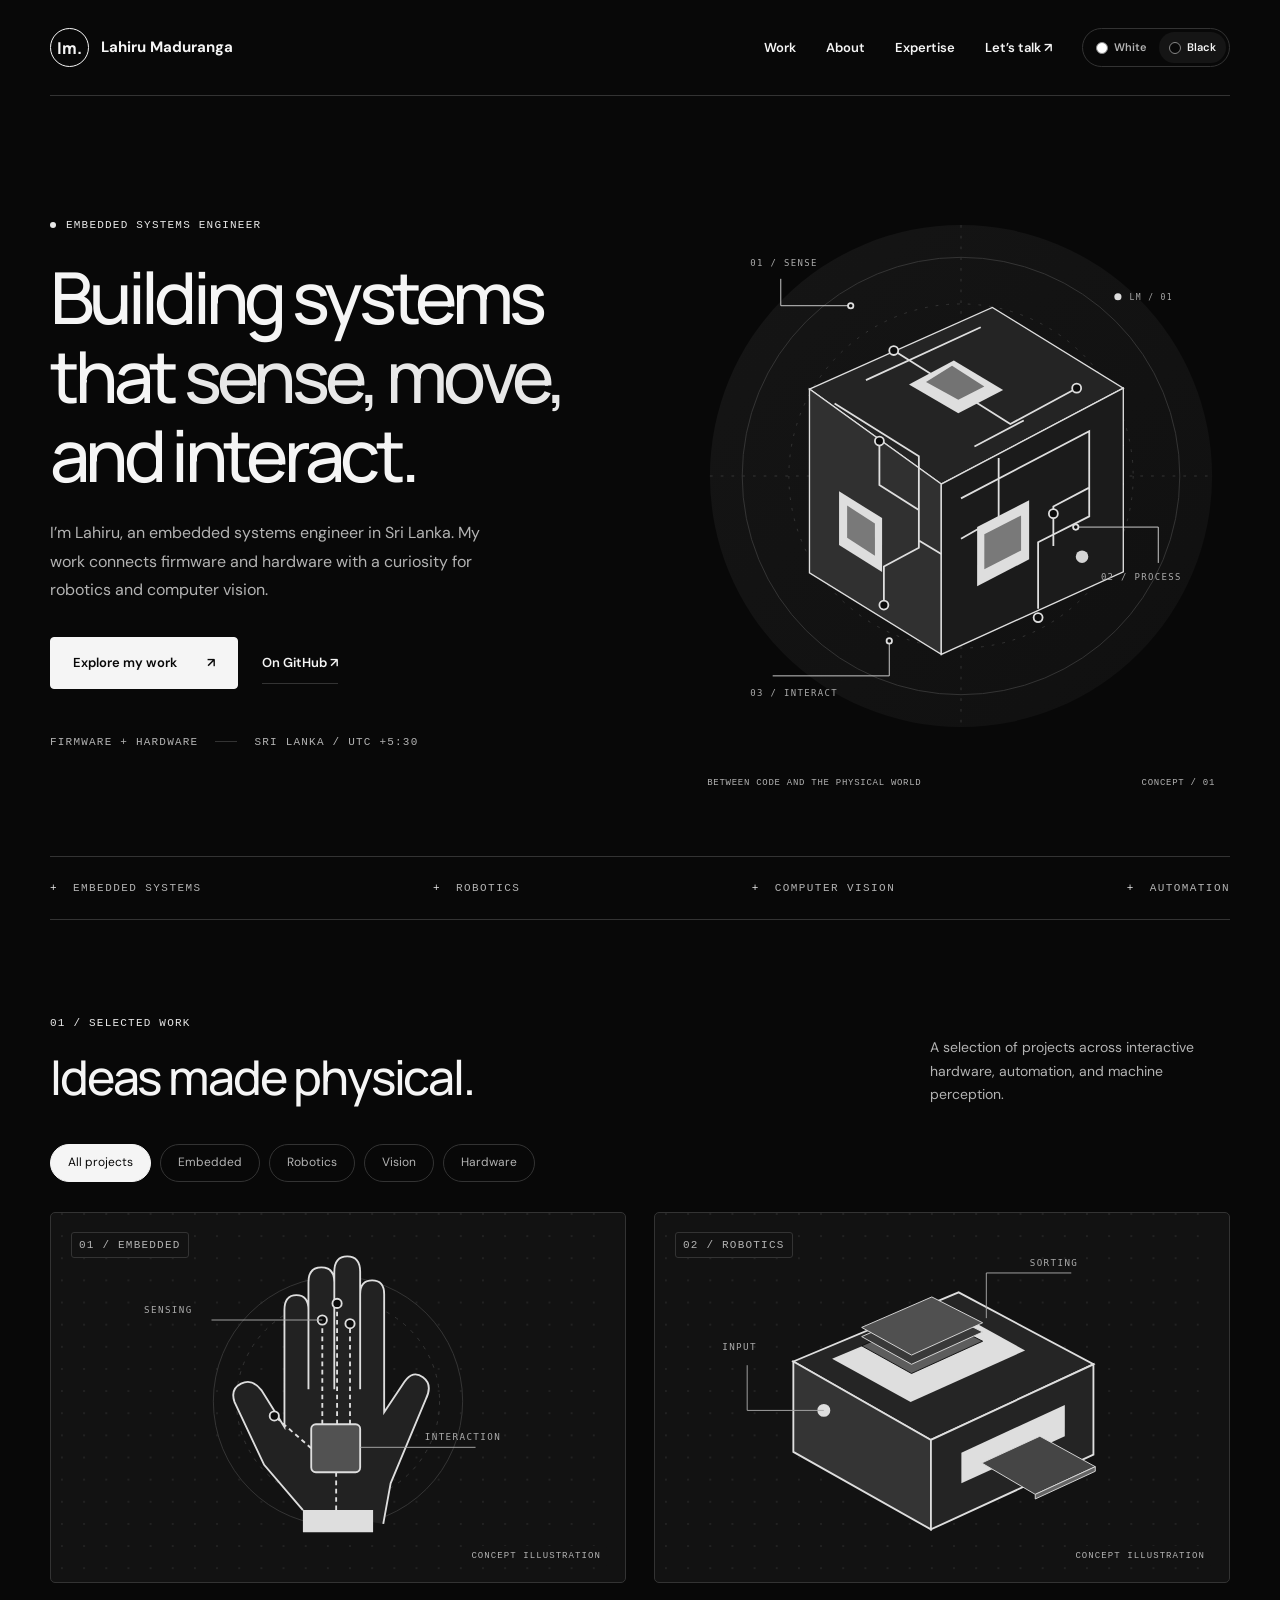
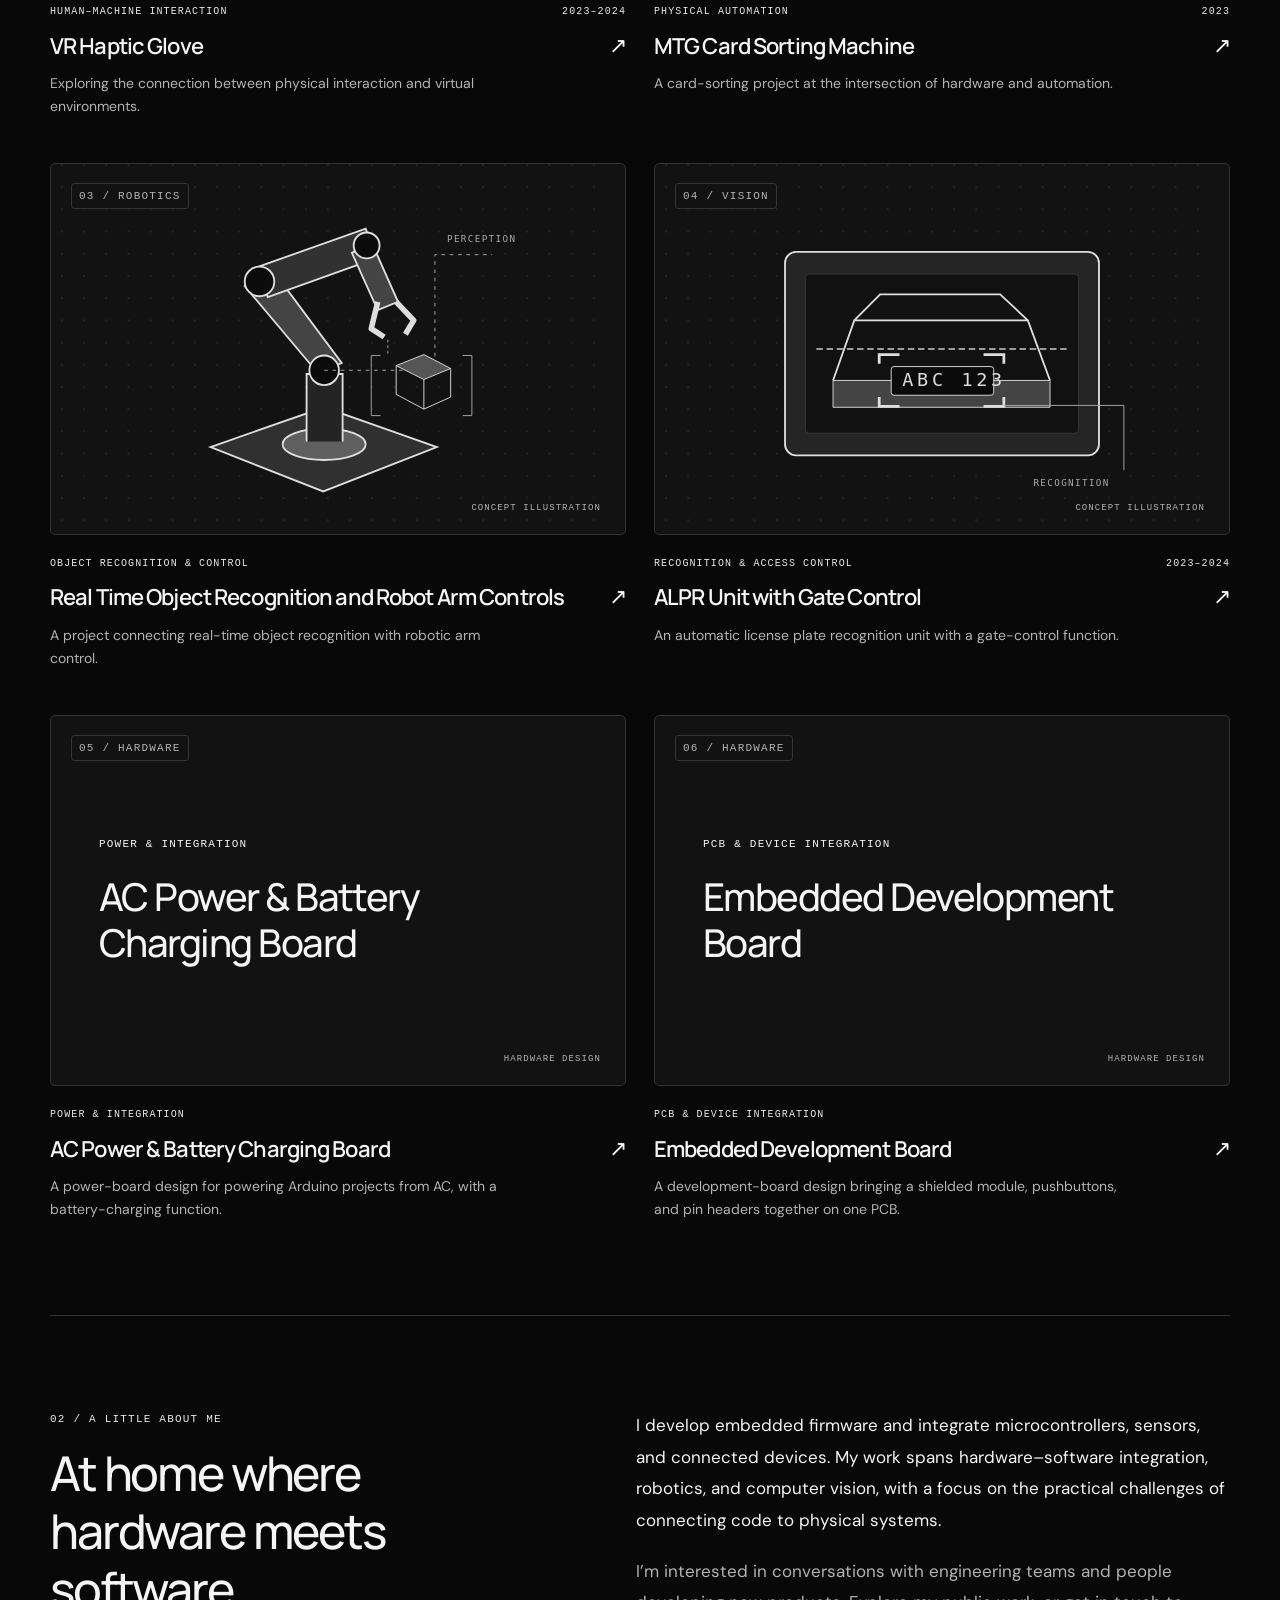
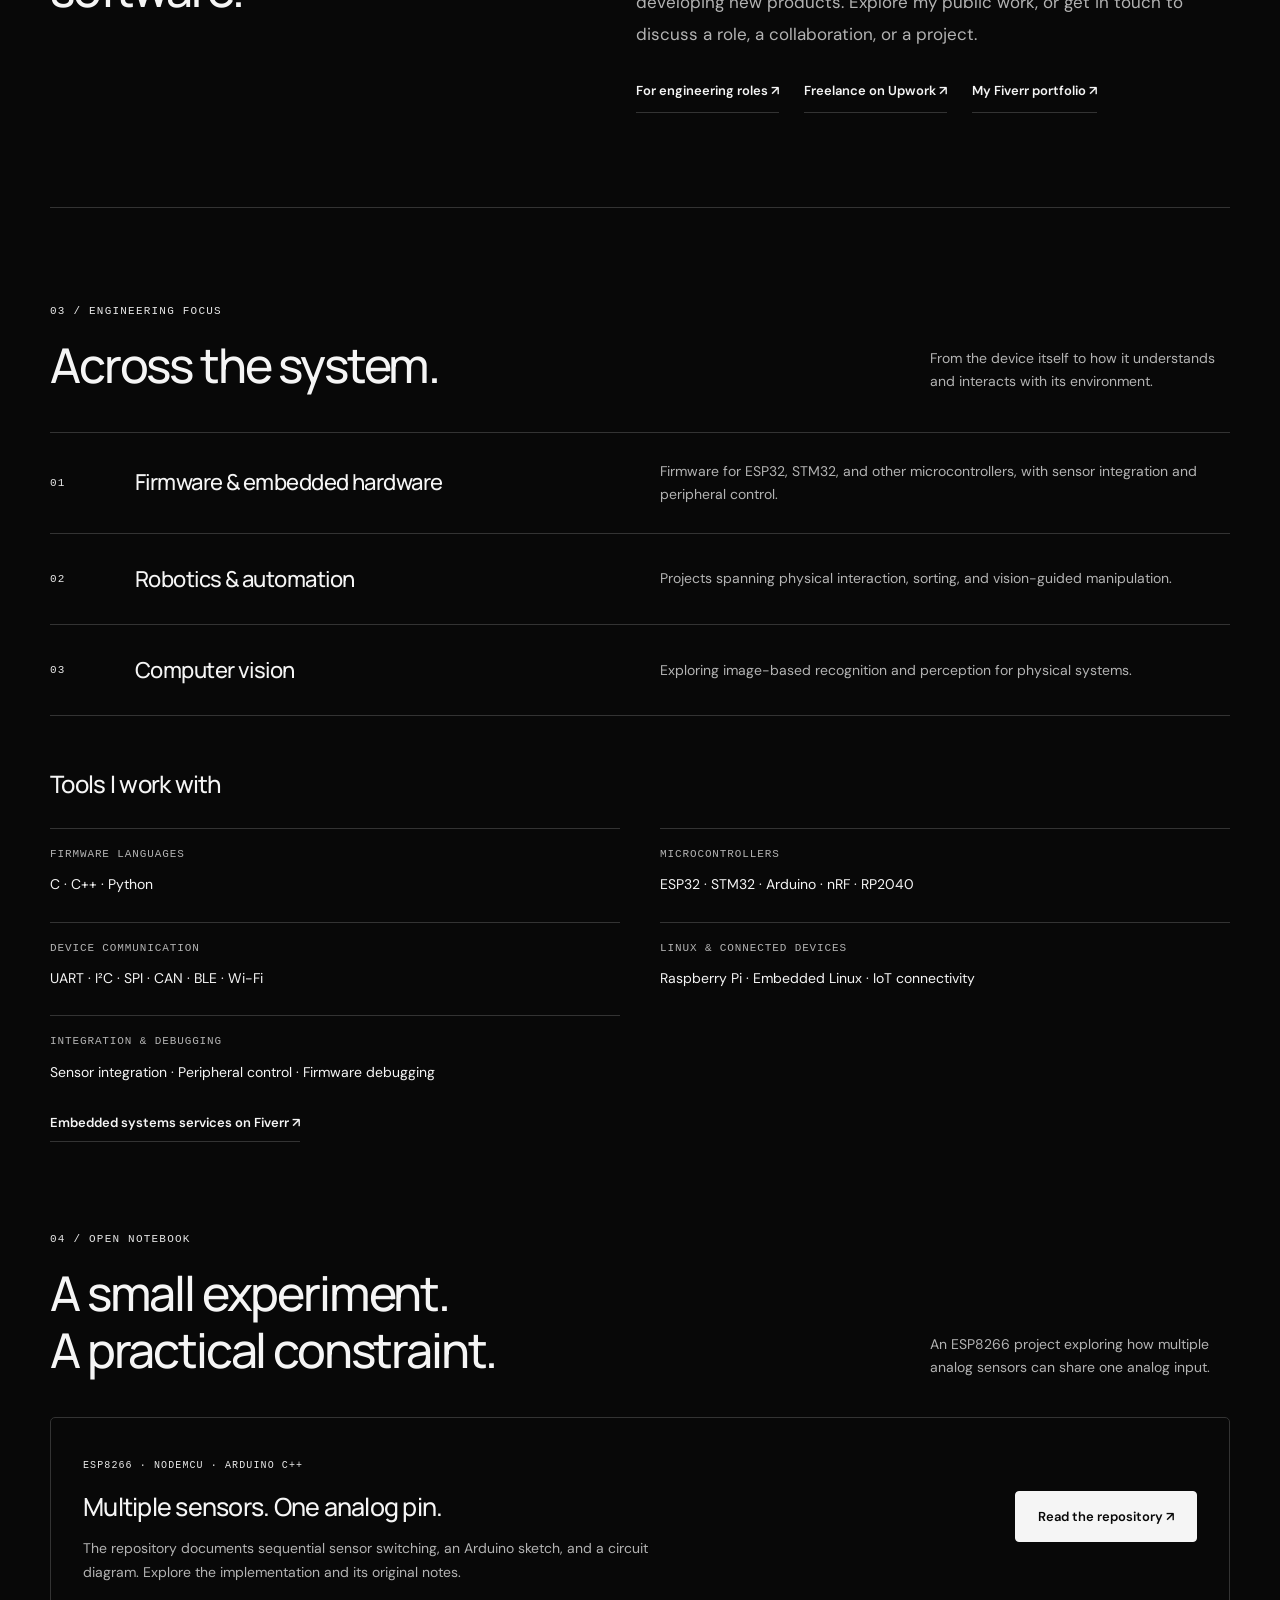
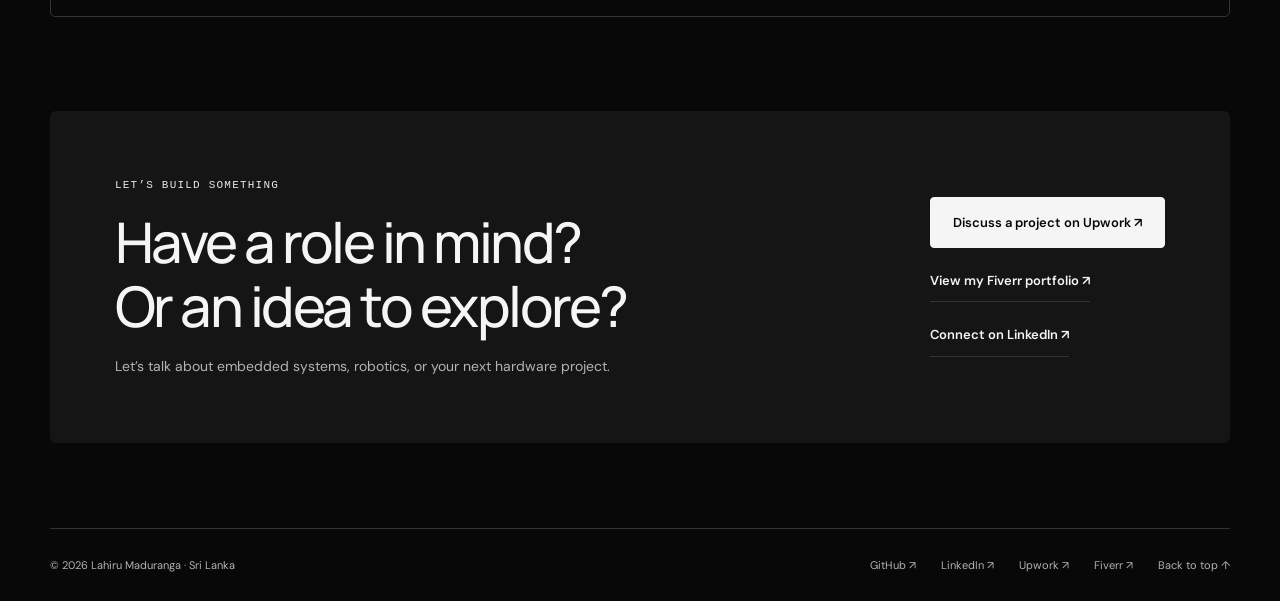
==== black.html @ c18143cd "Initial commit: portfolio site and GitHub profile README Static portfolio (site/), profile README (g" ====
<!doctype html><html lang="en" data-theme="dark" data-theme-entry="dark"><head><meta charset="utf-8"><meta name="viewport" content="width=device-width, initial-scale=1"><meta name="description" content="Firmware, embedded hardware, robotics, and computer vision. Explore selected projects by Lahiru Maduranga."><meta name="theme-color" content="#ffffff"><meta property="og:title" content="Lahiru Maduranga — Embedded Systems &amp; Robotics"><meta property="og:description" content="Firmware, embedded hardware, robotics, and computer vision. Explore selected projects by Lahiru Maduranga."><meta property="og:type" content="website"><title>Lahiru Maduranga — Embedded Systems &amp; Robotics</title><link rel="icon" href="assets/favicon.svg" type="image/svg+xml"><script src="assets/theme.js"></script><link rel="stylesheet" href="assets/style.css"></head><body><a class="skip" href="#main">Skip to content</a><header class="wrap"><nav class="nav" aria-label="Main navigation"><a class="brand" href="index.html" aria-label="Lahiru Maduranga home"><span class="monogram">lm.</span><span class="brand-name">Lahiru Maduranga</span></a><div class="nav-links"><a href="index.html#work">Work</a><a href="index.html#about">About</a><a href="index.html#expertise">Expertise</a><a class="nav-contact" href="index.html#contact">Let’s talk ↗</a><div class="theme-picker" role="group" aria-label="Colour theme"><button class="theme-choice" data-set-theme="light" aria-label="White theme" aria-pressed="true" title="White theme"><span class="theme-swatch white-swatch" aria-hidden="true"></span><span class="theme-name">White</span></button><button class="theme-choice" data-set-theme="dark" aria-label="Black theme" aria-pressed="false" title="Black theme"><span class="theme-swatch black-swatch" aria-hidden="true"></span><span class="theme-name">Black</span></button></div></div></nav></header>
<main id="main" class="wrap"><section class="hero" aria-labelledby="hero-title"><div class="hero-copy"><div class="eyebrow"><span class="dot"></span> EMBEDDED SYSTEMS ENGINEER</div><h1 id="hero-title">Building systems<br>that <em>sense, move,</em><br>and interact.</h1><p>I’m Lahiru, an embedded systems engineer in Sri Lanka. My work connects firmware and hardware with a curiosity for robotics and computer vision.</p><div class="actions"><a class="button" href="#work">Explore my work <span aria-hidden="true">↗</span></a><a href="https://github.com/LahiruMaduranga" class="text-link" target="_blank" rel="noopener noreferrer">On GitHub ↗<span class="sr-only"> (opens in a new tab)</span></a></div><div class="hero-foot"><span class="mono">Firmware + hardware</span><i></i><span class="mono">Sri Lanka / UTC +5:30</span></div></div><figure class="hero-art"><span class="themed-art"><img class="theme-light" src="assets/hero-light.svg" alt="Concept illustration of an embedded system with sensing, processing, and interaction connections" width="600" height="600" loading="eager"><img class="theme-dark" src="assets/hero-dark.svg" alt="Concept illustration of an embedded system with sensing, processing, and interaction connections" width="600" height="600" loading="eager"></span><figcaption class="art-note mono"><span>Between code and the physical world</span><span>Concept / 01</span></figcaption></figure></section>
<div class="discipline-strip mono" aria-label="Areas of focus"><span>Embedded systems</span><span>Robotics</span><span>Computer vision</span><span>Automation</span></div>
<section id="work" aria-labelledby="work-title"><div class="section-head"><div><div class="eyebrow">01 / SELECTED WORK</div><h2 id="work-title">Ideas made physical.</h2></div><p>A selection of projects across interactive hardware, automation, and machine perception.</p></div><div class="filters" role="group" aria-label="Filter projects"><button hidden class="filter" data-filter="All" aria-pressed="true">All projects</button><button hidden class="filter" data-filter="Embedded" aria-pressed="false">Embedded</button><button hidden class="filter" data-filter="Robotics" aria-pressed="false">Robotics</button><button hidden class="filter" data-filter="Vision" aria-pressed="false">Vision</button><button hidden class="filter" data-filter="Hardware" aria-pressed="false">Hardware</button></div><p class="sr-only" role="status" data-filter-status></p><div class="project-grid"><article class="project-card" data-category="Embedded"><a href="projects/haptic-glove.html"><div class="project-image"><span class="project-index mono">01 / Embedded</span><span class="themed-art"><img class="theme-light" src="assets/glove-light.svg" alt="" width="600" height="400" loading="lazy"><img class="theme-dark" src="assets/glove-dark.svg" alt="" width="600" height="400" loading="lazy"></span><span class="concept-label mono">CONCEPT ILLUSTRATION</span></div><div class="project-meta mono"><span>Human–machine interaction</span><span>2023–2024</span></div><h3>VR Haptic Glove<span aria-hidden="true">↗</span></h3><p>Exploring the connection between physical interaction and virtual environments.</p></a></article><article class="project-card" data-category="Robotics"><a href="projects/card-sorter.html"><div class="project-image"><span class="project-index mono">02 / Robotics</span><span class="themed-art"><img class="theme-light" src="assets/sorter-light.svg" alt="" width="600" height="400" loading="lazy"><img class="theme-dark" src="assets/sorter-dark.svg" alt="" width="600" height="400" loading="lazy"></span><span class="concept-label mono">CONCEPT ILLUSTRATION</span></div><div class="project-meta mono"><span>Physical automation</span><span>2023</span></div><h3>MTG Card Sorting Machine<span aria-hidden="true">↗</span></h3><p>A card-sorting project at the intersection of hardware and automation.</p></a></article><article class="project-card" data-category="Robotics"><a href="projects/robotic-arm.html"><div class="project-image"><span class="project-index mono">03 / Robotics</span><span class="themed-art"><img class="theme-light" src="assets/arm-light.svg" alt="" width="600" height="400" loading="lazy"><img class="theme-dark" src="assets/arm-dark.svg" alt="" width="600" height="400" loading="lazy"></span><span class="concept-label mono">CONCEPT ILLUSTRATION</span></div><div class="project-meta mono"><span>Object recognition &amp; control</span></div><h3>Real Time Object Recognition and Robot Arm Controls<span aria-hidden="true">↗</span></h3><p>A project connecting real-time object recognition with robotic arm control.</p></a></article><article class="project-card" data-category="Vision"><a href="projects/alpr.html"><div class="project-image"><span class="project-index mono">04 / Vision</span><span class="themed-art"><img class="theme-light" src="assets/vision-light.svg" alt="" width="600" height="400" loading="lazy"><img class="theme-dark" src="assets/vision-dark.svg" alt="" width="600" height="400" loading="lazy"></span><span class="concept-label mono">CONCEPT ILLUSTRATION</span></div><div class="project-meta mono"><span>Recognition &amp; access control</span><span>2023–2024</span></div><h3>ALPR Unit with Gate Control<span aria-hidden="true">↗</span></h3><p>An automatic license plate recognition unit with a gate-control function.</p></a></article><article class="project-card" data-category="Hardware"><a href="projects/power-supply.html"><div class="project-image"><span class="project-index mono">05 / Hardware</span><div class="project-typographic"><span class="mono">Power &amp; integration</span><strong>AC Power &amp; Battery Charging Board</strong></div><span class="concept-label mono">HARDWARE DESIGN</span></div><div class="project-meta mono"><span>Power &amp; integration</span></div><h3>AC Power &amp; Battery Charging Board<span aria-hidden="true">↗</span></h3><p>A power-board design for powering Arduino projects from AC, with a battery-charging function.</p></a></article><article class="project-card" data-category="Hardware"><a href="projects/development-board.html"><div class="project-image"><span class="project-index mono">06 / Hardware</span><div class="project-typographic"><span class="mono">PCB &amp; device integration</span><strong>Embedded Development Board</strong></div><span class="concept-label mono">HARDWARE DESIGN</span></div><div class="project-meta mono"><span>PCB &amp; device integration</span></div><h3>Embedded Development Board<span aria-hidden="true">↗</span></h3><p>A development-board design bringing a shielded module, pushbuttons, and pin headers together on one PCB.</p></a></article></div></section>
<section id="about" class="about" aria-labelledby="about-title"><div><div class="eyebrow">02 / A LITTLE ABOUT ME</div><h2 id="about-title">At home where<br>hardware meets<br>software.</h2></div><div class="about-copy"><p>I develop embedded firmware and integrate microcontrollers, sensors, and connected devices. My work spans hardware–software integration, robotics, and computer vision, with a focus on the practical challenges of connecting code to physical systems.</p><p>I’m interested in conversations with engineering teams and people developing new products. Explore my public work, or get in touch to discuss a role, a collaboration, or a project.</p><div class="inline-links"><a href="https://www.linkedin.com/in/lahiru-maduranga97/" class="text-link" target="_blank" rel="noopener noreferrer">For engineering roles ↗<span class="sr-only"> (opens in a new tab)</span></a><a href="https://www.upwork.com/freelancers/~0171e571e38bac7875" class="text-link" target="_blank" rel="noopener noreferrer">Freelance on Upwork ↗<span class="sr-only"> (opens in a new tab)</span></a><a href="https://www.fiverr.com/users/lahiru255/portfolio" class="text-link" target="_blank" rel="noopener noreferrer">My Fiverr portfolio ↗<span class="sr-only"> (opens in a new tab)</span></a></div></div></section>
<section id="expertise" aria-labelledby="expertise-title"><div class="section-head"><div><div class="eyebrow">03 / ENGINEERING FOCUS</div><h2 id="expertise-title">Across the system.</h2></div><p>From the device itself to how it understands and interacts with its environment.</p></div><div class="expertise-list"><div class="expertise-row"><span class="number">01</span><h3>Firmware & embedded hardware</h3><p>Firmware for ESP32, STM32, and other microcontrollers, with sensor integration and peripheral control.</p></div><div class="expertise-row"><span class="number">02</span><h3>Robotics & automation</h3><p>Projects spanning physical interaction, sorting, and vision-guided manipulation.</p></div><div class="expertise-row"><span class="number">03</span><h3>Computer vision</h3><p>Exploring image-based recognition and perception for physical systems.</p></div></div><div class="toolbox"><h3>Tools I work with</h3><dl class="toolbox-grid"><div><dt>Firmware languages</dt><dd>C · C++ · Python</dd></div><div><dt>Microcontrollers</dt><dd>ESP32 · STM32 · Arduino · nRF · RP2040</dd></div><div><dt>Device communication</dt><dd>UART · I²C · SPI · CAN · BLE · Wi-Fi</dd></div><div><dt>Linux &amp; connected devices</dt><dd>Raspberry Pi · Embedded Linux · IoT connectivity</dd></div><div><dt>Integration &amp; debugging</dt><dd>Sensor integration · Peripheral control · Firmware debugging</dd></div></dl><a href="https://www.fiverr.com/lahiru255/develop-esp32-stm32-embedded-systems-and-iot-solutions" class="text-link" target="_blank" rel="noopener noreferrer">Embedded systems services on Fiverr ↗<span class="sr-only"> (opens in a new tab)</span></a></div></section>
<section class="open-source" aria-labelledby="open-title"><div class="section-head"><div><div class="eyebrow">04 / OPEN NOTEBOOK</div><h2 id="open-title">A small experiment.<br>A practical constraint.</h2></div><p>An ESP8266 project exploring how multiple analog sensors can share one analog input.</p></div><div class="notebook"><div><span class="mono">ESP8266 · NodeMCU · Arduino C++</span><h3>Multiple sensors. One analog pin.</h3><p>The repository documents sequential sensor switching, an Arduino sketch, and a circuit diagram. Explore the implementation and its original notes.</p></div><a href="https://github.com/LahiruMaduranga/Read-Multiple-Analog-sensor-values-with-esp8266-Nodemcu" class="button" target="_blank" rel="noopener noreferrer">Read the repository ↗<span class="sr-only"> (opens in a new tab)</span></a></div></section>
<section id="contact" class="contact" aria-labelledby="contact-title"><div><div class="eyebrow">LET’S BUILD SOMETHING</div><h2 id="contact-title">Have a role in mind?<br>Or an idea to explore?</h2><p>Let’s talk about embedded systems, robotics, or your next hardware project.</p></div><div class="contact-actions"><a href="https://www.upwork.com/freelancers/~0171e571e38bac7875" class="button" target="_blank" rel="noopener noreferrer">Discuss a project on Upwork ↗<span class="sr-only"> (opens in a new tab)</span></a><a href="https://www.fiverr.com/users/lahiru255/portfolio" class="text-link" target="_blank" rel="noopener noreferrer">View my Fiverr portfolio ↗<span class="sr-only"> (opens in a new tab)</span></a><a href="https://www.linkedin.com/in/lahiru-maduranga97/" class="text-link" target="_blank" rel="noopener noreferrer">Connect on LinkedIn ↗<span class="sr-only"> (opens in a new tab)</span></a></div></section></main><footer class="wrap footer"><span>© 2026 Lahiru Maduranga · Sri Lanka</span><div class="footer-links"><a href="https://github.com/LahiruMaduranga" class="" target="_blank" rel="noopener noreferrer">GitHub ↗<span class="sr-only"> (opens in a new tab)</span></a><a href="https://www.linkedin.com/in/lahiru-maduranga97/" class="" target="_blank" rel="noopener noreferrer">LinkedIn ↗<span class="sr-only"> (opens in a new tab)</span></a><a href="https://www.upwork.com/freelancers/~0171e571e38bac7875" class="" target="_blank" rel="noopener noreferrer">Upwork ↗<span class="sr-only"> (opens in a new tab)</span></a><a href="https://www.fiverr.com/users/lahiru255/portfolio" class="" target="_blank" rel="noopener noreferrer">Fiverr ↗<span class="sr-only"> (opens in a new tab)</span></a><a href="#main">Back to top ↑</a></div></footer><script src="assets/app.js" defer></script></body></html>
---- assets/style.css ----
@import url('https://fonts.googleapis.com/css2?family=DM+Sans:wght@400;500;600;700&family=Manrope:wght@400;500;600;700;800&display=swap');
.hero-art.hero-workbench{padding:14px;border:1px solid var(--line);border-radius:6px;background:var(--card)}.hero-art .workbench-photo{aspect-ratio:4/3;object-fit:contain;border-radius:3px}.hero-workbench .art-note{margin:18px 2px 4px;font-size:9px;gap:14px}.engineering-banner{margin-top:48px;border:1px solid var(--line);border-radius:5px;overflow:hidden}.engineering-banner img{width:100%;height:auto}.image-download{display:flex;justify-content:flex-end;margin-top:16px}.project-typographic{height:100%;min-height:270px;display:flex;flex-direction:column;justify-content:center;gap:20px;padding:48px}.project-typographic strong{font:500 clamp(25px,3vw,40px)/1.2 Manrope,sans-serif;max-width:450px;letter-spacing:-.04em}.project-image .project-index{background:var(--card);border:1px solid var(--line);border-radius:3px;padding:3px 7px}.project-image:has(.project-photo){padding:40px 10px 35px}.project-image:has(.project-photo) .project-index{top:9px;left:10px}.project-image:has(.project-photo) .concept-label{bottom:7px}.detail-art:has(.project-photo){padding:20px 20px 0}.detail-art .project-photo{margin:auto}.detail-art:has(.project-photo) figcaption{margin-top:20px}@media(max-width:640px){.project-typographic{padding:45px 25px}.hero-workbench .art-note{font-size:8px}.detail-art:has(.project-photo){padding:10px 10px 0}}
.toolbox{margin-top:48px}.toolbox h3{font-size:24px;font-weight:500;letter-spacing:-.03em}.toolbox-grid{display:grid;grid-template-columns:1fr 1fr;gap:24px 40px;margin:24px 0}.toolbox-grid>div{padding-top:16px;border-top:1px solid var(--line)}.toolbox-grid dt{color:var(--muted);font-family:Consolas,monospace;font-size:11px;text-transform:uppercase;letter-spacing:.08em}.toolbox-grid dd{margin:8px 0 0;font-size:14px;line-height:1.9}.footer-links{flex-wrap:wrap}.project-card h3{align-items:start;gap:18px}.project-card h3 span{flex-shrink:0}@media(max-width:640px){.toolbox-grid{grid-template-columns:1fr;gap:16px}.footer-links{gap:18px}}
.open-source{padding-top:0}.notebook{border:1px solid var(--line);padding:32px;display:flex;align-items:center;justify-content:space-between;gap:40px;border-radius:5px}.notebook .mono{color:var(--accent);font-size:10px}.notebook h3{font-size:25px;font-weight:500;letter-spacing:-.03em;margin:10px 0}.notebook p{color:var(--muted);font-size:14px;max-width:610px}.notebook .button{flex-shrink:0}@media(max-width:640px){.notebook{flex-direction:column;align-items:start;gap:24px;padding:25px}}
:root{--paper:#ffffff;--ink:#141414;--muted:#5e5e5e;--line:#dedede;--accent:#303030;--soft:#f5f5f5;--card:#f7f7f7;--white:#ffffff;color-scheme:light}
:root[data-theme=dark]{--paper:#080808;--ink:#f5f5f5;--muted:#b3b3b3;--line:#333333;--accent:#e8e8e8;--soft:#151515;--card:#121212;--white:#1b1b1b;color-scheme:dark}
*{box-sizing:border-box}html{scroll-behavior:smooth;scroll-padding-top:100px}body{margin:0;background:var(--paper);color:var(--ink);font:16px/1.65 'DM Sans',sans-serif}a{color:inherit;text-decoration:none}button{font:inherit}button,a{-webkit-tap-highlight-color:transparent}a:focus-visible,button:focus-visible{outline:3px solid var(--accent);outline-offset:5px}button{cursor:pointer}img{display:block;max-width:100%}h1,h2,h3,p{margin:0}h1,h2,h3{font-family:Manrope,sans-serif}::selection{background:var(--ink);color:var(--paper)}.wrap{width:min(1180px,calc(100% - 80px));margin:auto}.skip{position:fixed;top:-100px;left:20px;background:var(--ink);color:var(--paper);padding:12px;z-index:20}.skip:focus{top:12px}.nav{display:flex;align-items:center;justify-content:space-between;min-height:96px;border-bottom:1px solid var(--line);gap:20px}.brand{display:flex;align-items:center;gap:12px;font-weight:700;font-size:15px}.monogram{display:grid;place-items:center;width:39px;height:39px;border:1px solid var(--ink);font:800 16px Manrope;border-radius:50%}.nav-links{display:flex;align-items:center;gap:30px;font-size:13px;font-weight:600}.nav-links a:hover{color:var(--accent)}.theme{border:1px solid var(--line);border-radius:50%;background:transparent;color:var(--ink);width:36px;height:36px}.mono,.eyebrow,.tag,.number{font-family:Consolas,'Courier New',monospace;font-size:11px;letter-spacing:.11em;text-transform:uppercase}.eyebrow{color:var(--accent);display:flex;align-items:center;gap:10px}.dot{width:6px;height:6px;background:var(--accent);border-radius:50%;display:inline-block}.hero{display:grid;grid-template-columns:1.12fr 1fr;align-items:center;gap:40px;min-height:690px;padding:80px 0 65px}.hero h1{font-size:clamp(48px,5.6vw,78px);line-height:1.1;letter-spacing:-.065em;font-weight:500;margin:24px 0}.hero h1 em{font-style:normal;color:var(--accent)}.hero-copy>p{max-width:445px;color:var(--muted);font-size:16px;line-height:1.8}.actions{display:flex;align-items:center;gap:24px;margin-top:32px;flex-wrap:wrap}.button{display:inline-flex;align-items:center;justify-content:space-between;gap:30px;background:var(--ink);color:var(--paper);font-size:13px;font-weight:600;padding:14px 22px;border:1px solid var(--ink);border-radius:4px;transition:transform .2s}.button:hover{transform:translateY(-3px)}.text-link{font-size:13px;font-weight:600;border-bottom:1px solid var(--line);padding:10px 0}.text-link:hover{border-color:var(--accent)}.hero-foot{margin-top:44px;display:flex;gap:17px;align-items:center;color:var(--muted);font-size:11px}.hero-foot i{width:22px;height:1px;background:var(--line)}.hero-art{position:relative}.hero-art img{width:100%;aspect-ratio:1}.art-note{display:flex;justify-content:space-between;color:var(--muted);font-size:9px;letter-spacing:.08em;margin:0 15px}.discipline-strip{border-block:1px solid var(--line);display:flex;justify-content:space-between;padding:22px 0;gap:15px;flex-wrap:wrap;color:var(--muted);font-size:11px;letter-spacing:.13em}.discipline-strip span::before{content:'+';margin-right:15px;color:var(--accent)}section{padding:94px 0}.section-head{display:flex;align-items:end;justify-content:space-between;gap:35px;margin-bottom:38px}.section-head h2,.about h2{font-size:clamp(34px,4vw,48px);font-weight:500;line-height:1.2;letter-spacing:-.045em;margin-top:16px}.section-head>p{max-width:300px;color:var(--muted);font-size:14px}.filters{display:flex;gap:9px;margin-bottom:30px;flex-wrap:wrap}.filter{padding:8px 17px;background:transparent;color:var(--muted);border:1px solid var(--line);border-radius:30px;font-size:12px}.filter[aria-pressed=true]{background:var(--ink);color:var(--paper);border-color:var(--ink)}.project-grid{display:grid;grid-template-columns:1fr 1fr;gap:45px 28px}.project-card[hidden]{display:none}.project-image{background:var(--card);border:1px solid var(--line);border-radius:5px;aspect-ratio:1.55;overflow:hidden;position:relative}.project-image img{width:100%;height:100%;object-fit:contain;transition:transform .5s}.project-card:hover .project-image img{transform:scale(1.025)}.project-index{position:absolute;top:19px;left:20px;color:var(--muted)}.concept-label{position:absolute;bottom:15px;right:18px;font-size:9px;color:var(--muted);letter-spacing:.12em}.project-meta{display:flex;justify-content:space-between;margin-top:21px;color:var(--accent);font-size:10px}.project-card h3{font-size:22px;letter-spacing:-.04em;font-weight:600;margin-top:7px;display:flex;justify-content:space-between}.project-card h3 span{font-family:Arial;font-weight:400}.project-card p{font-size:14px;color:var(--muted);margin-top:8px;max-width:470px}.about{border-block:1px solid var(--line);display:grid;grid-template-columns:.9fr 1.1fr;gap:100px}.about-copy p{color:var(--muted);margin-bottom:20px;font-size:17px;line-height:1.85}.about-copy p:first-child{color:var(--ink)}.inline-links{display:flex;gap:25px}.expertise-list{border-top:1px solid var(--line)}.expertise-row{display:grid;grid-template-columns:55px 1fr 1.15fr;align-items:center;gap:30px;border-bottom:1px solid var(--line);padding:27px 0}.number{color:var(--accent)}.expertise-row h3{font-size:22px;font-weight:500;letter-spacing:-.025em}.expertise-row p{color:var(--muted);font-size:14px}.contact{padding:65px;border-radius:6px;background:var(--soft);margin:0 0 85px;display:grid;grid-template-columns:1fr auto;align-items:center;gap:30px}.contact h2{font-size:clamp(32px,4.4vw,56px);font-weight:500;letter-spacing:-.045em;line-height:1.15;margin:16px 0}.contact p{color:var(--muted);font-size:14px;max-width:540px}.footer{border-top:1px solid var(--line);display:flex;justify-content:space-between;align-items:center;padding:27px 0;gap:20px;color:var(--muted);font-size:11px}.footer-links{display:flex;gap:25px}.project-hero{padding:65px 0 45px;max-width:900px}.project-hero h1{font-size:clamp(40px,6vw,75px);line-height:1.1;letter-spacing:-.055em;margin:25px 0}.project-hero p{font-size:20px;color:var(--muted);max-width:720px}.back{font-size:13px;color:var(--muted);display:inline-block;margin-bottom:40px}.detail-art{background:var(--card);border:1px solid var(--line);border-radius:6px}.detail-art img{width:100%;height:420px}.detail-art figcaption{color:var(--muted);font-size:11px;padding:16px 25px;border-top:1px solid var(--line)}figure{margin:0}.detail-content{display:grid;grid-template-columns:1fr 2fr;gap:80px;padding:60px 0}.detail-content h2{font-size:30px;letter-spacing:-.035em}.detail-content p{color:var(--muted);font-size:17px;margin-bottom:22px}.detail-meta{border-top:1px solid var(--line);padding-top:20px}.detail-meta dt{font-size:10px;text-transform:uppercase;letter-spacing:.13em;color:var(--muted)}.detail-meta dd{margin:4px 0 20px}.next-project{padding:35px 0 70px;display:flex;justify-content:space-between;border-top:1px solid var(--line);gap:25px}.next-project span{display:block;color:var(--muted);font-size:11px;margin-bottom:8px}.next-project a{font-size:20px}.sr-only{position:absolute;width:1px;height:1px;padding:0;margin:-1px;overflow:hidden;clip:rect(0,0,0,0);white-space:nowrap;border:0}
@media(min-width:1600px){.hero{min-height:760px}}@media(max-width:900px){.wrap{width:calc(100% - 48px)}.hero{gap:15px;min-height:590px}.hero h1{font-size:57px}.nav-links{gap:20px}.about{gap:45px}.contact{padding:40px}.contact .button{gap:15px}.expertise-row{grid-template-columns:30px 1fr 1.2fr;gap:20px}}@media(max-width:640px){.wrap{width:calc(100% - 36px)}.nav{min-height:78px}.brand-name{display:none}.nav-links{gap:16px;font-size:12px}.nav-links .nav-contact{display:none}.hero{grid-template-columns:1fr;padding:55px 0 35px;gap:32px}.hero h1{font-size:clamp(44px,12vw,65px)}.hero-copy>p{font-size:15px}.hero-art{max-width:410px;margin:auto;width:100%}.hero-foot{margin-top:30px}.discipline-strip{font-size:9px;gap:14px 8px}.discipline-strip span::before{margin-right:8px}section{padding:62px 0}.section-head{display:block}.section-head>p{margin-top:20px}.project-grid{grid-template-columns:1fr;gap:35px}.project-card h3{font-size:21px}.about{grid-template-columns:1fr;gap:28px}.expertise-row{grid-template-columns:25px 1fr;gap:10px}.expertise-row p{grid-column:2}.expertise-row h3{font-size:20px}.contact{grid-template-columns:1fr;padding:30px;margin-bottom:50px}.contact .button{justify-self:start}.footer{align-items:start;font-size:10px;flex-direction:column;gap:13px}.detail-content{grid-template-columns:1fr;gap:25px;padding:35px 0}.detail-art img{height:260px}.project-hero{padding-top:40px}.project-hero p{font-size:17px}.next-project a{font-size:16px}.next-project{flex-direction:column;gap:22px}}
@media(prefers-reduced-motion:reduce){html{scroll-behavior:auto}*,*::before,*::after{transition:none!important;animation:none!important}}

/* Both palettes apply to the complete site, including every illustration. */
.themed-art{display:block;width:100%;height:100%}.themed-art .theme-dark{display:none}:root[data-theme=dark] .themed-art .theme-light{display:none}:root[data-theme=dark] .themed-art .theme-dark{display:block}
.theme-picker{display:flex;align-items:center;border:1px solid var(--line);border-radius:30px;padding:3px;gap:2px;background:var(--paper)}.theme-choice{display:flex;align-items:center;gap:6px;border:0;border-radius:24px;padding:7px 10px;background:transparent;color:var(--muted);font-size:11px;line-height:1.5}.theme-choice[aria-pressed=true]{background:var(--soft);color:var(--ink)}.theme-swatch{display:block;width:12px;height:12px;border:1px solid #888;border-radius:50%}.white-swatch{background:#fff}.black-swatch{background:#080808}.contact-actions{display:flex;flex-direction:column;align-items:start;gap:12px}.contact .button{gap:12px}.project-photo{background:var(--card)}.project-image .project-photo{object-fit:contain}.detail-art .project-photo{height:auto;max-height:650px;object-fit:contain}.concept-label{background:var(--card);padding:3px 6px;border-radius:2px}.project-index{z-index:1}.inline-links{flex-wrap:wrap}
@media(max-width:900px){.nav-links{gap:18px}.brand-name{display:none}.contact{grid-template-columns:1fr}}@media(max-width:640px){.nav-links{gap:13px}.theme-name{display:none}.theme-choice{padding:9px}.theme-picker{padding:2px}.nav{gap:10px}.nav-links{font-size:11px}.contact-actions .button{white-space:normal}.hero-foot{flex-wrap:wrap}}
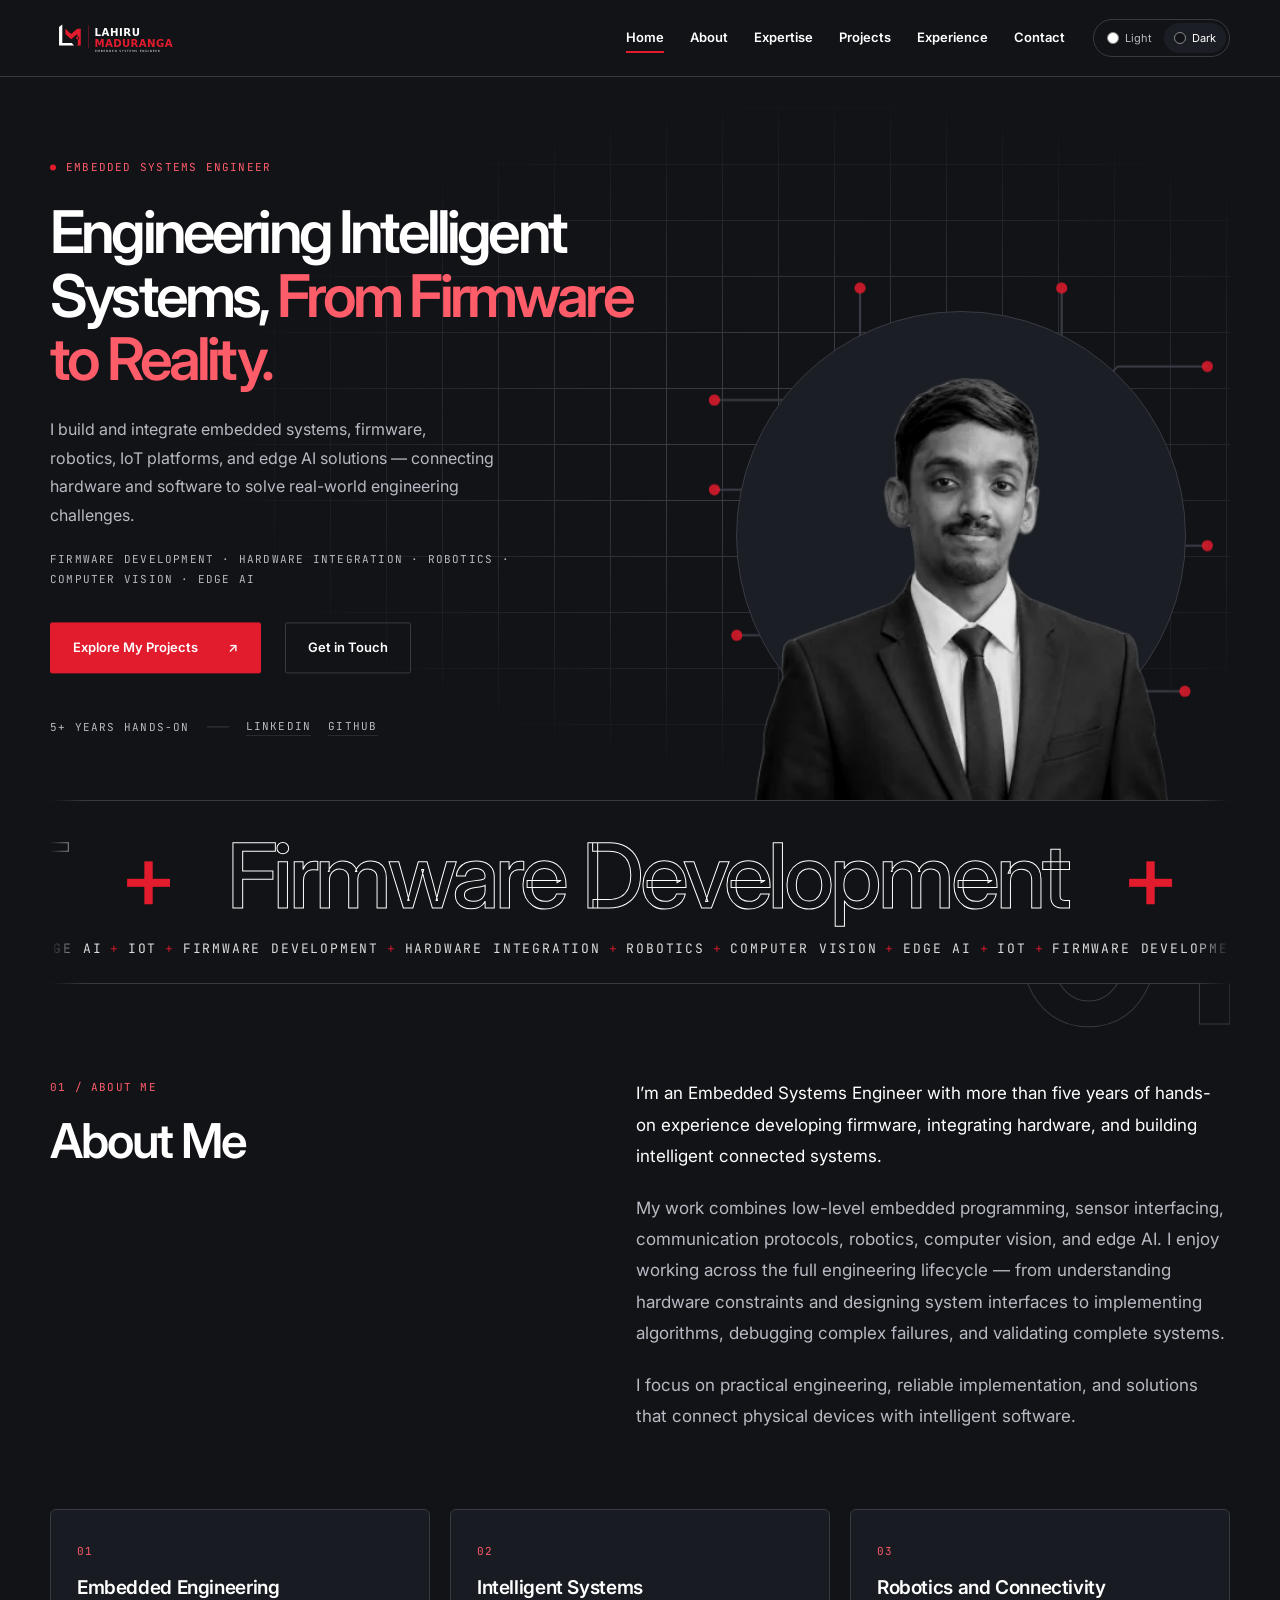
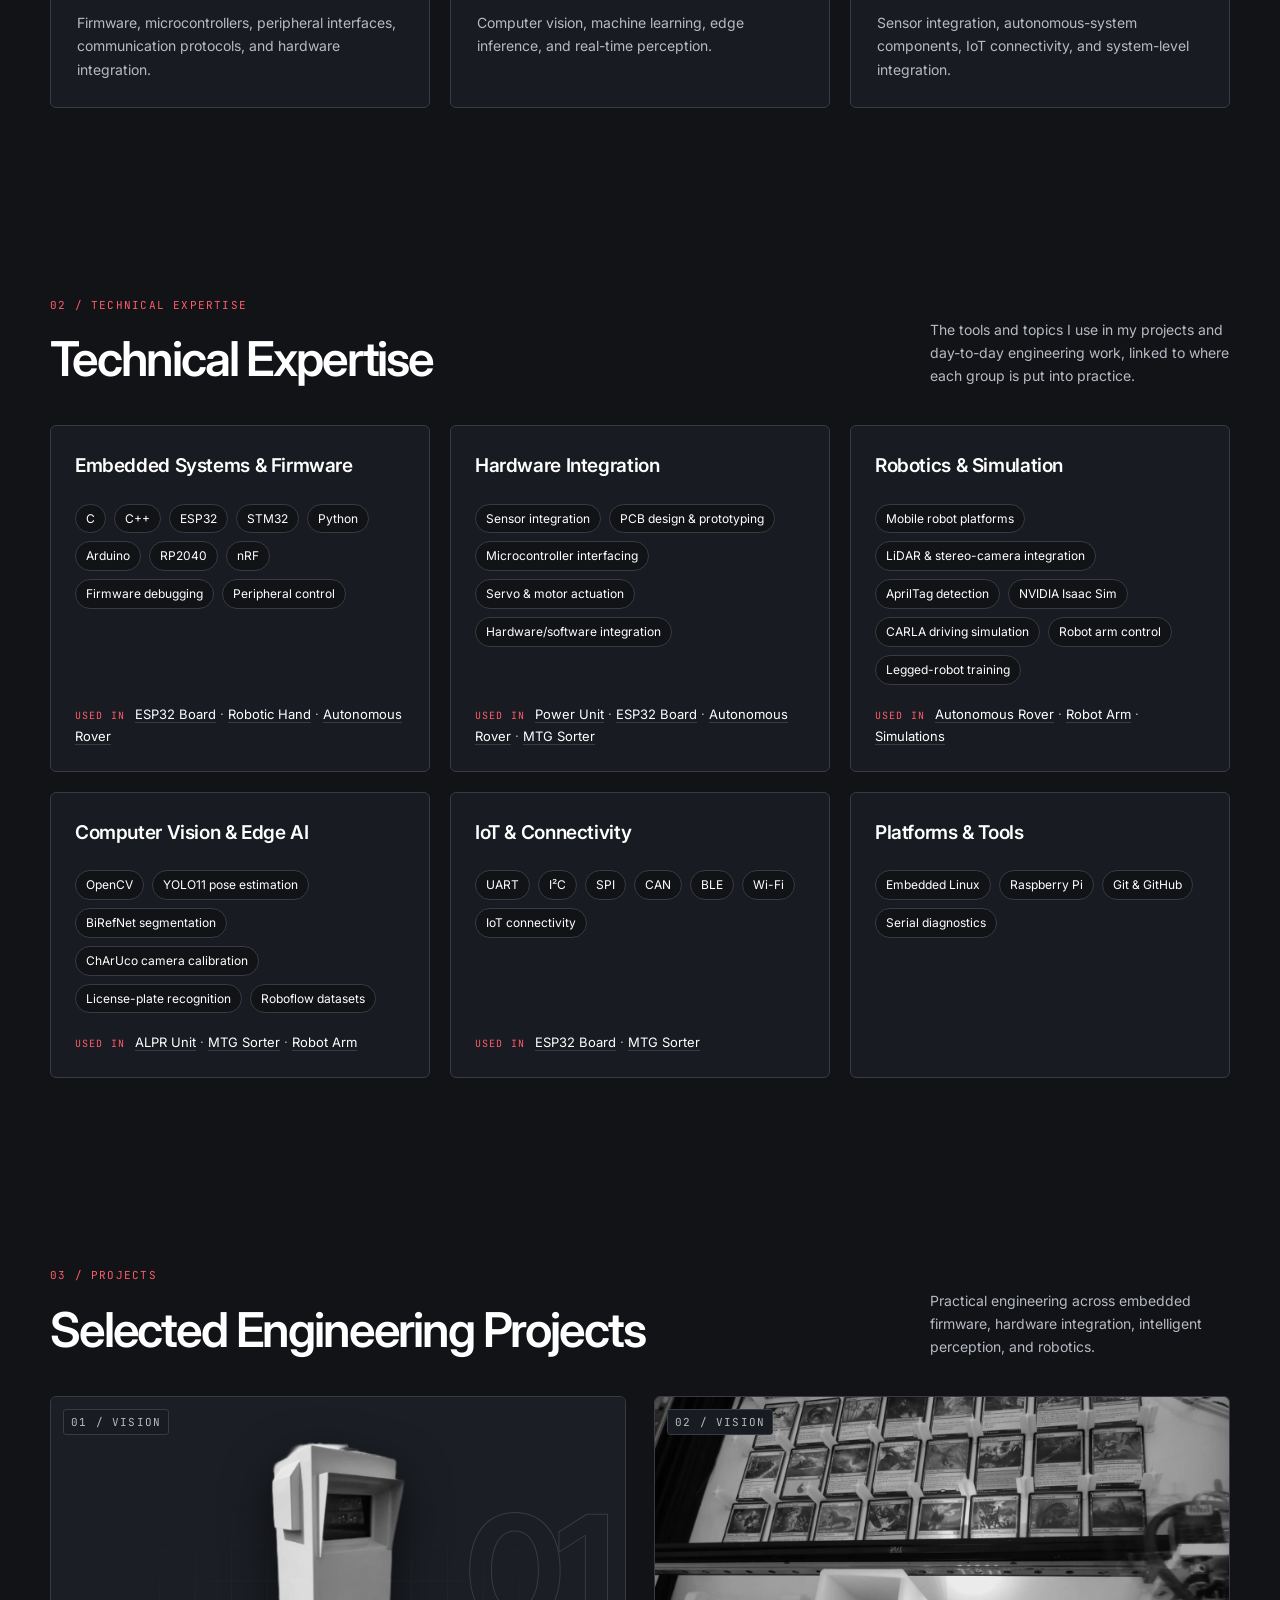
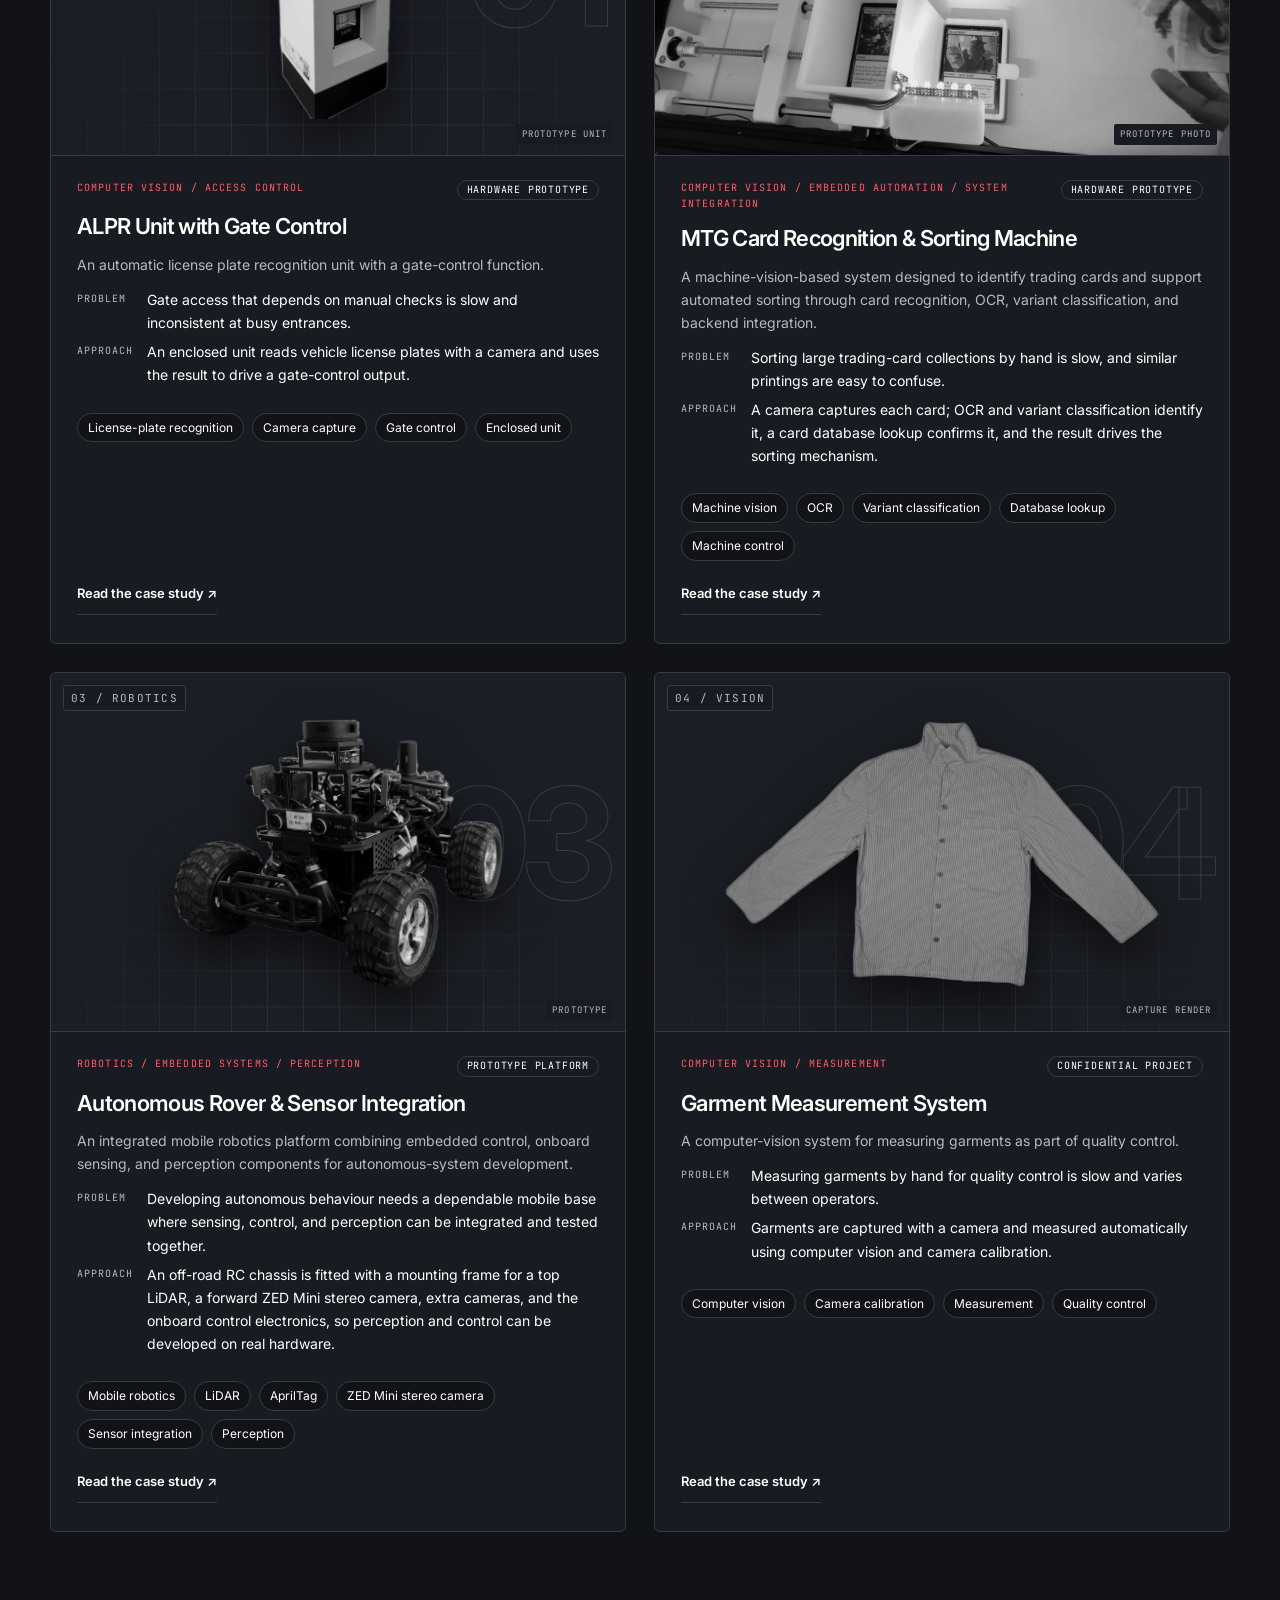
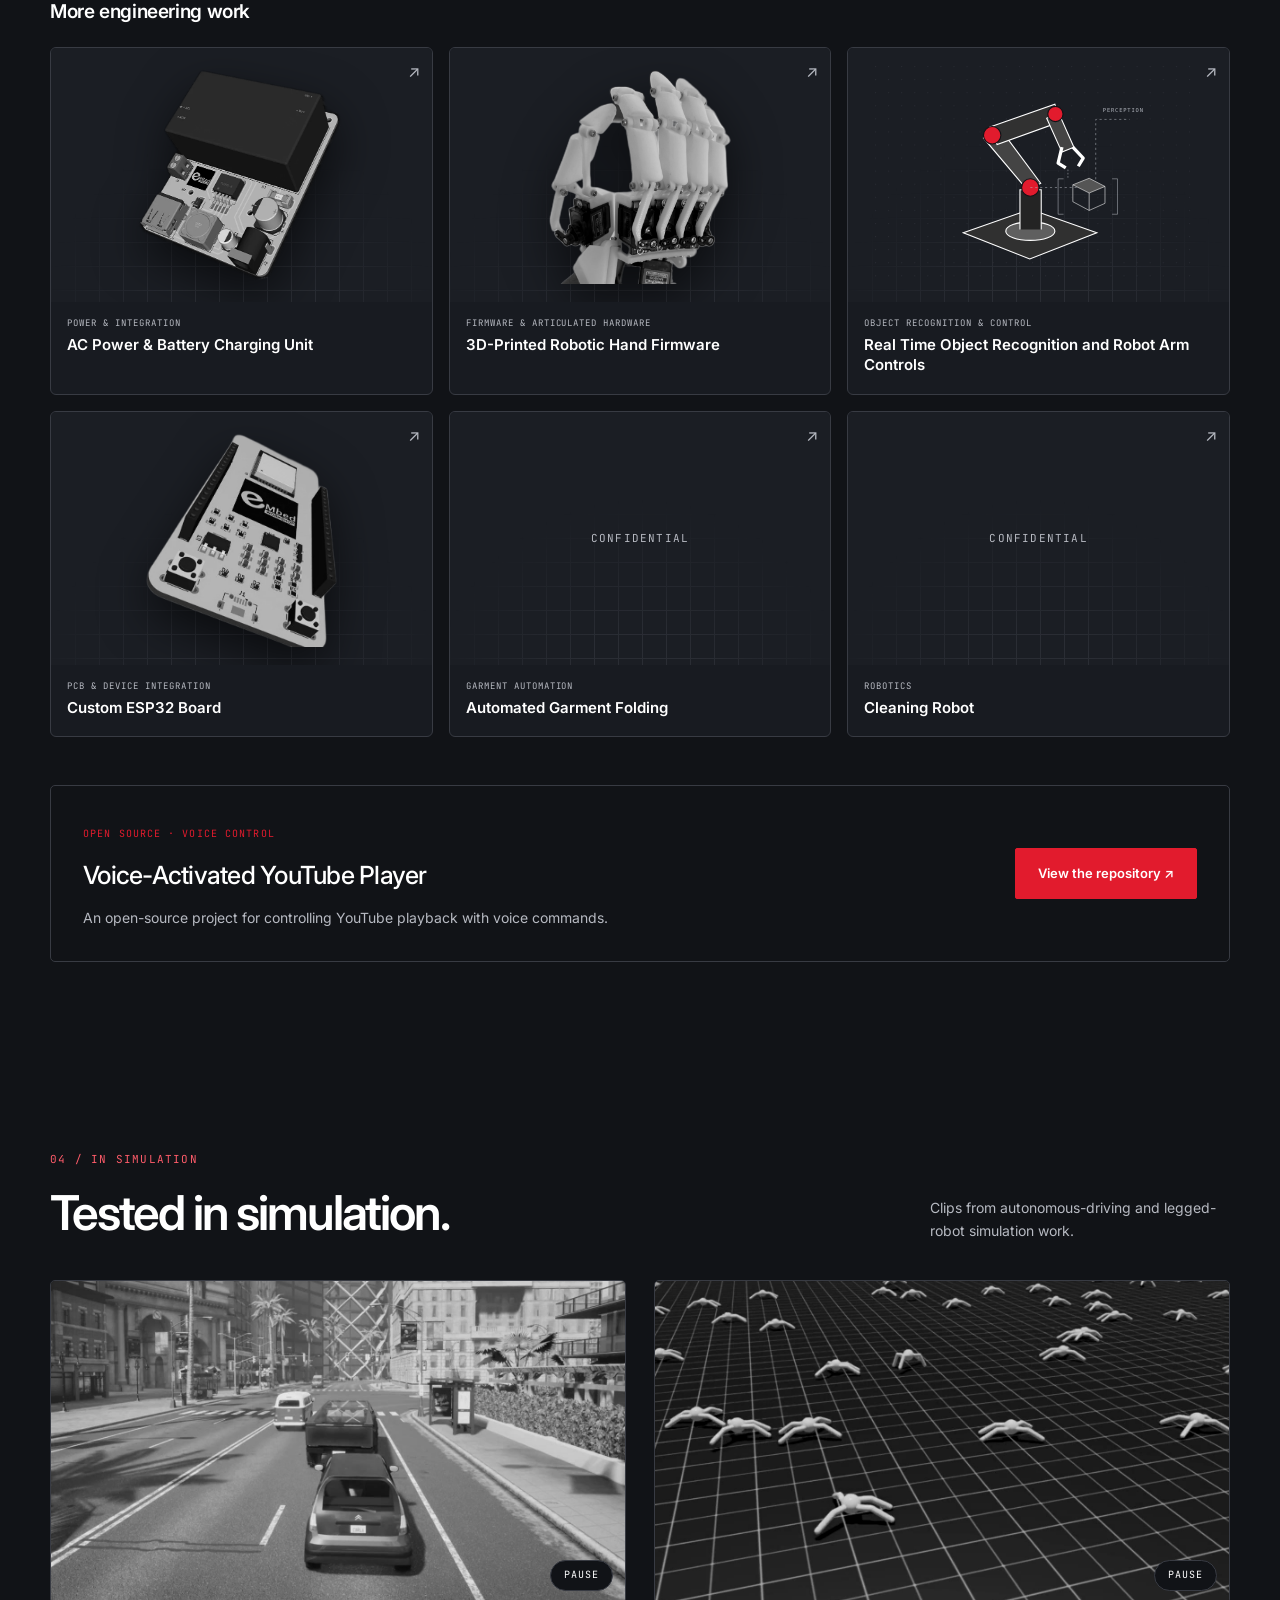
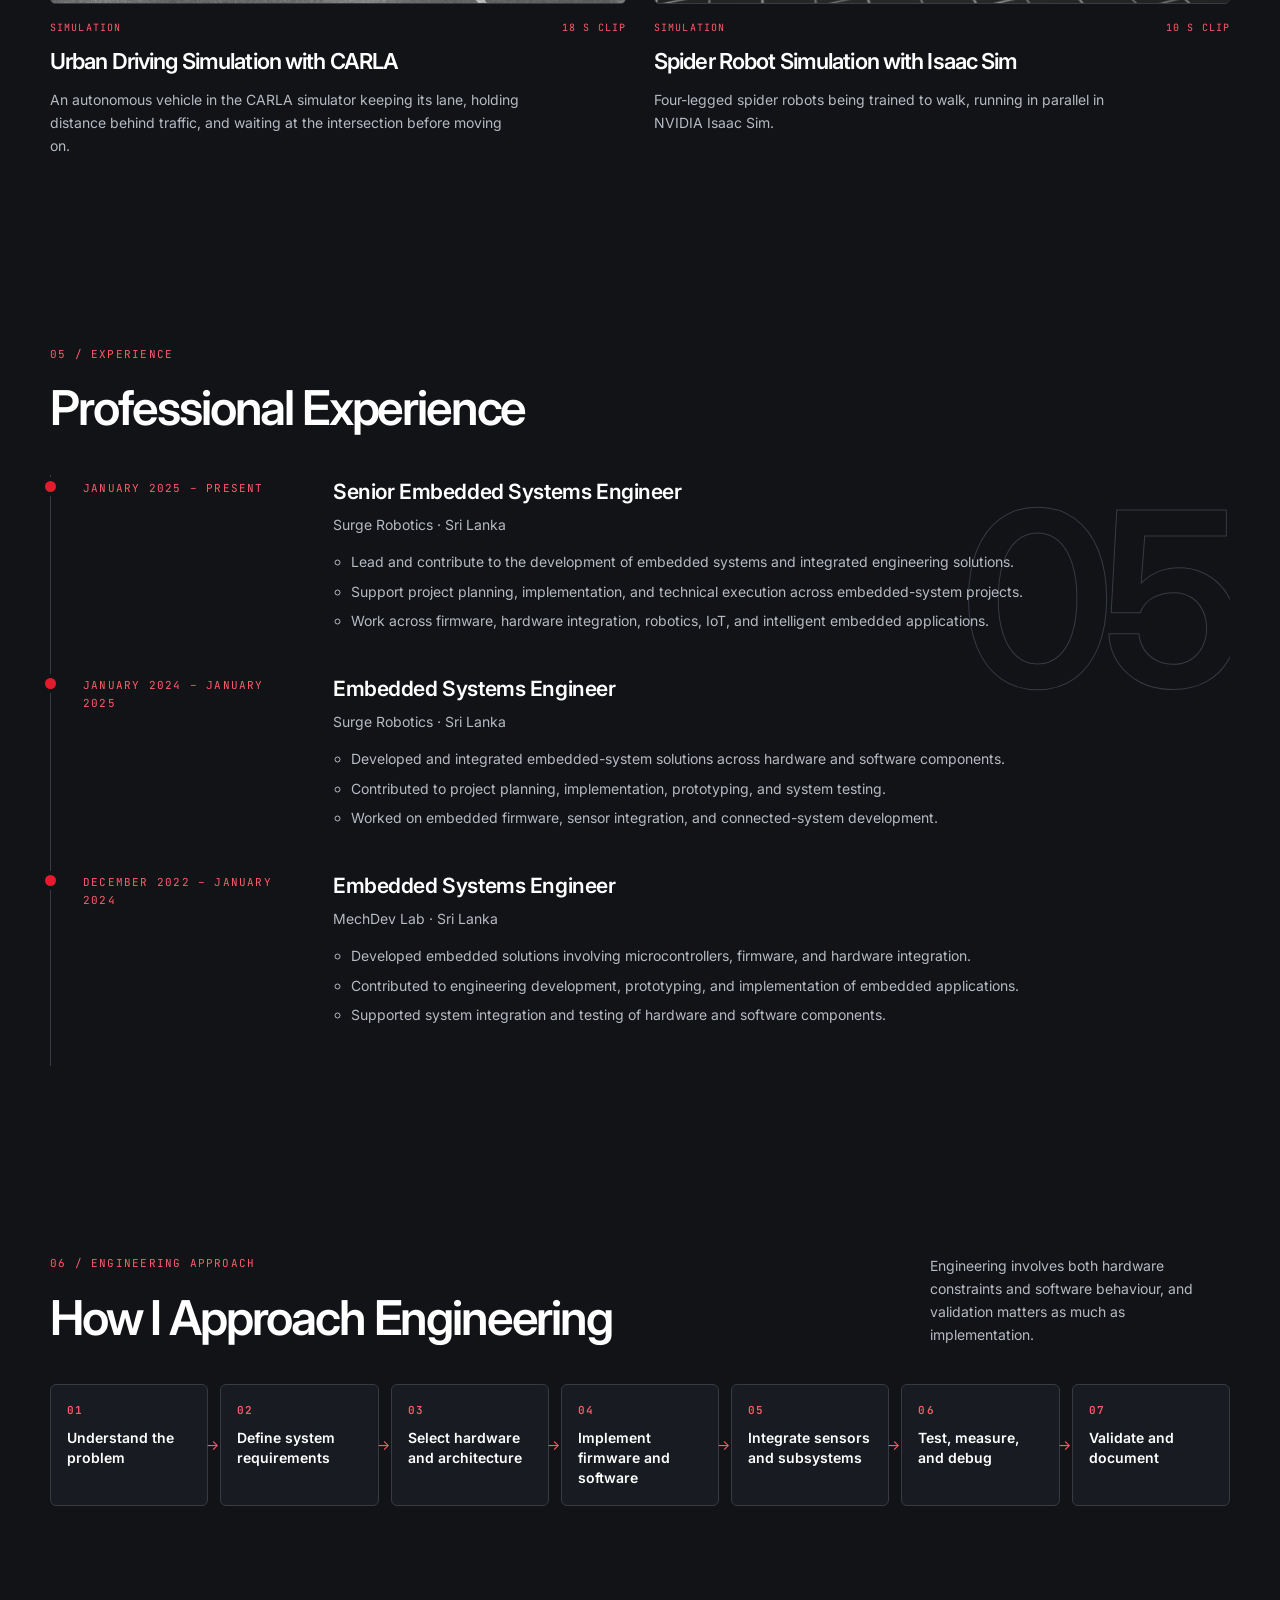
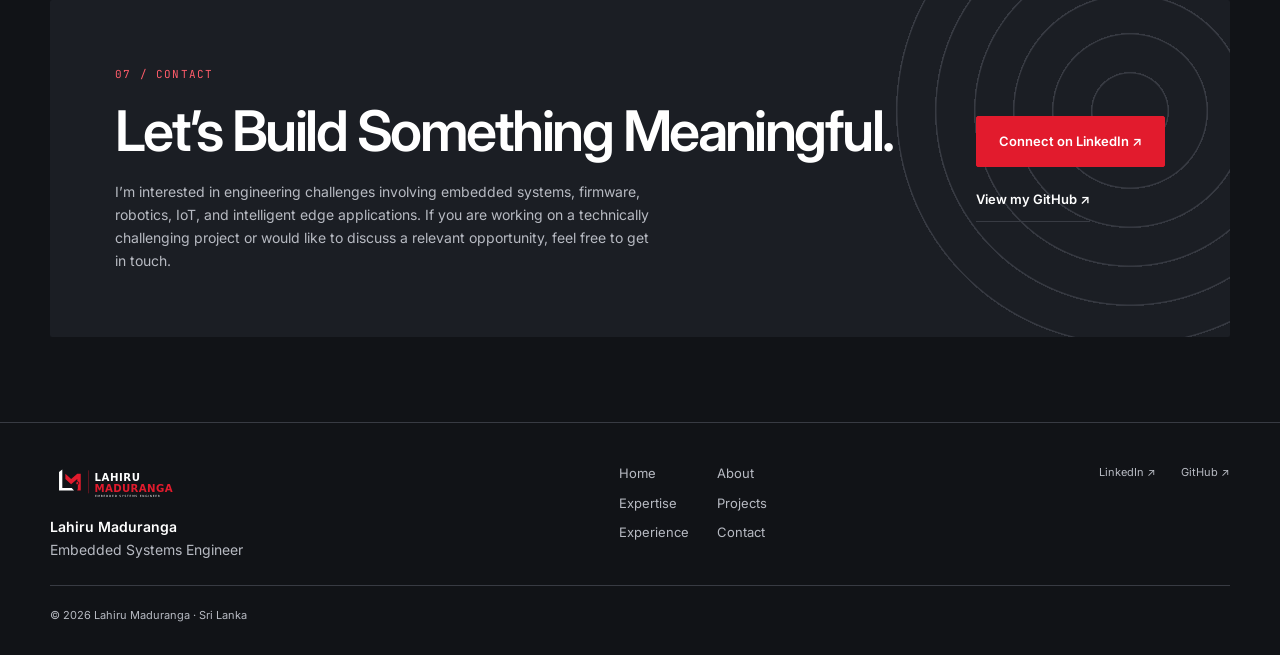
==== commit c7141c90: "Portfolio redesign: case studies, cutouts, simulation clips, experience" ====
--- a/black.html
+++ b/black.html
@@ -1,8 +1,10 @@
-<!doctype html><html lang="en" data-theme="dark" data-theme-entry="dark"><head><meta charset="utf-8"><meta name="viewport" content="width=device-width, initial-scale=1"><meta name="description" content="Firmware, embedded hardware, robotics, and computer vision. Explore selected projects by Lahiru Maduranga."><meta name="theme-color" content="#ffffff"><meta property="og:title" content="Lahiru Maduranga — Embedded Systems &amp; Robotics"><meta property="og:description" content="Firmware, embedded hardware, robotics, and computer vision. Explore selected projects by Lahiru Maduranga."><meta property="og:type" content="website"><title>Lahiru Maduranga — Embedded Systems &amp; Robotics</title><link rel="icon" href="assets/favicon.svg" type="image/svg+xml"><script src="assets/theme.js"></script><link rel="stylesheet" href="assets/style.css"></head><body><a class="skip" href="#main">Skip to content</a><header class="wrap"><nav class="nav" aria-label="Main navigation"><a class="brand" href="index.html" aria-label="Lahiru Maduranga home"><span class="monogram">lm.</span><span class="brand-name">Lahiru Maduranga</span></a><div class="nav-links"><a href="index.html#work">Work</a><a href="index.html#about">About</a><a href="index.html#expertise">Expertise</a><a class="nav-contact" href="index.html#contact">Let’s talk ↗</a><div class="theme-picker" role="group" aria-label="Colour theme"><button class="theme-choice" data-set-theme="light" aria-label="White theme" aria-pressed="true" title="White theme"><span class="theme-swatch white-swatch" aria-hidden="true"></span><span class="theme-name">White</span></button><button class="theme-choice" data-set-theme="dark" aria-label="Black theme" aria-pressed="false" title="Black theme"><span class="theme-swatch black-swatch" aria-hidden="true"></span><span class="theme-name">Black</span></button></div></div></nav></header>
-<main id="main" class="wrap"><section class="hero" aria-labelledby="hero-title"><div class="hero-copy"><div class="eyebrow"><span class="dot"></span> EMBEDDED SYSTEMS ENGINEER</div><h1 id="hero-title">Building systems<br>that <em>sense, move,</em><br>and interact.</h1><p>I’m Lahiru, an embedded systems engineer in Sri Lanka. My work connects firmware and hardware with a curiosity for robotics and computer vision.</p><div class="actions"><a class="button" href="#work">Explore my work <span aria-hidden="true">↗</span></a><a href="https://github.com/LahiruMaduranga" class="text-link" target="_blank" rel="noopener noreferrer">On GitHub ↗<span class="sr-only"> (opens in a new tab)</span></a></div><div class="hero-foot"><span class="mono">Firmware + hardware</span><i></i><span class="mono">Sri Lanka / UTC +5:30</span></div></div><figure class="hero-art"><span class="themed-art"><img class="theme-light" src="assets/hero-light.svg" alt="Concept illustration of an embedded system with sensing, processing, and interaction connections" width="600" height="600" loading="eager"><img class="theme-dark" src="assets/hero-dark.svg" alt="Concept illustration of an embedded system with sensing, processing, and interaction connections" width="600" height="600" loading="eager"></span><figcaption class="art-note mono"><span>Between code and the physical world</span><span>Concept / 01</span></figcaption></figure></section>
-<div class="discipline-strip mono" aria-label="Areas of focus"><span>Embedded systems</span><span>Robotics</span><span>Computer vision</span><span>Automation</span></div>
-<section id="work" aria-labelledby="work-title"><div class="section-head"><div><div class="eyebrow">01 / SELECTED WORK</div><h2 id="work-title">Ideas made physical.</h2></div><p>A selection of projects across interactive hardware, automation, and machine perception.</p></div><div class="filters" role="group" aria-label="Filter projects"><button hidden class="filter" data-filter="All" aria-pressed="true">All projects</button><button hidden class="filter" data-filter="Embedded" aria-pressed="false">Embedded</button><button hidden class="filter" data-filter="Robotics" aria-pressed="false">Robotics</button><button hidden class="filter" data-filter="Vision" aria-pressed="false">Vision</button><button hidden class="filter" data-filter="Hardware" aria-pressed="false">Hardware</button></div><p class="sr-only" role="status" data-filter-status></p><div class="project-grid"><article class="project-card" data-category="Embedded"><a href="projects/haptic-glove.html"><div class="project-image"><span class="project-index mono">01 / Embedded</span><span class="themed-art"><img class="theme-light" src="assets/glove-light.svg" alt="" width="600" height="400" loading="lazy"><img class="theme-dark" src="assets/glove-dark.svg" alt="" width="600" height="400" loading="lazy"></span><span class="concept-label mono">CONCEPT ILLUSTRATION</span></div><div class="project-meta mono"><span>Human–machine interaction</span><span>2023–2024</span></div><h3>VR Haptic Glove<span aria-hidden="true">↗</span></h3><p>Exploring the connection between physical interaction and virtual environments.</p></a></article><article class="project-card" data-category="Robotics"><a href="projects/card-sorter.html"><div class="project-image"><span class="project-index mono">02 / Robotics</span><span class="themed-art"><img class="theme-light" src="assets/sorter-light.svg" alt="" width="600" height="400" loading="lazy"><img class="theme-dark" src="assets/sorter-dark.svg" alt="" width="600" height="400" loading="lazy"></span><span class="concept-label mono">CONCEPT ILLUSTRATION</span></div><div class="project-meta mono"><span>Physical automation</span><span>2023</span></div><h3>MTG Card Sorting Machine<span aria-hidden="true">↗</span></h3><p>A card-sorting project at the intersection of hardware and automation.</p></a></article><article class="project-card" data-category="Robotics"><a href="projects/robotic-arm.html"><div class="project-image"><span class="project-index mono">03 / Robotics</span><span class="themed-art"><img class="theme-light" src="assets/arm-light.svg" alt="" width="600" height="400" loading="lazy"><img class="theme-dark" src="assets/arm-dark.svg" alt="" width="600" height="400" loading="lazy"></span><span class="concept-label mono">CONCEPT ILLUSTRATION</span></div><div class="project-meta mono"><span>Object recognition &amp; control</span></div><h3>Real Time Object Recognition and Robot Arm Controls<span aria-hidden="true">↗</span></h3><p>A project connecting real-time object recognition with robotic arm control.</p></a></article><article class="project-card" data-category="Vision"><a href="projects/alpr.html"><div class="project-image"><span class="project-index mono">04 / Vision</span><span class="themed-art"><img class="theme-light" src="assets/vision-light.svg" alt="" width="600" height="400" loading="lazy"><img class="theme-dark" src="assets/vision-dark.svg" alt="" width="600" height="400" loading="lazy"></span><span class="concept-label mono">CONCEPT ILLUSTRATION</span></div><div class="project-meta mono"><span>Recognition &amp; access control</span><span>2023–2024</span></div><h3>ALPR Unit with Gate Control<span aria-hidden="true">↗</span></h3><p>An automatic license plate recognition unit with a gate-control function.</p></a></article><article class="project-card" data-category="Hardware"><a href="projects/power-supply.html"><div class="project-image"><span class="project-index mono">05 / Hardware</span><div class="project-typographic"><span class="mono">Power &amp; integration</span><strong>AC Power &amp; Battery Charging Board</strong></div><span class="concept-label mono">HARDWARE DESIGN</span></div><div class="project-meta mono"><span>Power &amp; integration</span></div><h3>AC Power &amp; Battery Charging Board<span aria-hidden="true">↗</span></h3><p>A power-board design for powering Arduino projects from AC, with a battery-charging function.</p></a></article><article class="project-card" data-category="Hardware"><a href="projects/development-board.html"><div class="project-image"><span class="project-index mono">06 / Hardware</span><div class="project-typographic"><span class="mono">PCB &amp; device integration</span><strong>Embedded Development Board</strong></div><span class="concept-label mono">HARDWARE DESIGN</span></div><div class="project-meta mono"><span>PCB &amp; device integration</span></div><h3>Embedded Development Board<span aria-hidden="true">↗</span></h3><p>A development-board design bringing a shielded module, pushbuttons, and pin headers together on one PCB.</p></a></article></div></section>
-<section id="about" class="about" aria-labelledby="about-title"><div><div class="eyebrow">02 / A LITTLE ABOUT ME</div><h2 id="about-title">At home where<br>hardware meets<br>software.</h2></div><div class="about-copy"><p>I develop embedded firmware and integrate microcontrollers, sensors, and connected devices. My work spans hardware–software integration, robotics, and computer vision, with a focus on the practical challenges of connecting code to physical systems.</p><p>I’m interested in conversations with engineering teams and people developing new products. Explore my public work, or get in touch to discuss a role, a collaboration, or a project.</p><div class="inline-links"><a href="https://www.linkedin.com/in/lahiru-maduranga97/" class="text-link" target="_blank" rel="noopener noreferrer">For engineering roles ↗<span class="sr-only"> (opens in a new tab)</span></a><a href="https://www.upwork.com/freelancers/~0171e571e38bac7875" class="text-link" target="_blank" rel="noopener noreferrer">Freelance on Upwork ↗<span class="sr-only"> (opens in a new tab)</span></a><a href="https://www.fiverr.com/users/lahiru255/portfolio" class="text-link" target="_blank" rel="noopener noreferrer">My Fiverr portfolio ↗<span class="sr-only"> (opens in a new tab)</span></a></div></div></section>
-<section id="expertise" aria-labelledby="expertise-title"><div class="section-head"><div><div class="eyebrow">03 / ENGINEERING FOCUS</div><h2 id="expertise-title">Across the system.</h2></div><p>From the device itself to how it understands and interacts with its environment.</p></div><div class="expertise-list"><div class="expertise-row"><span class="number">01</span><h3>Firmware & embedded hardware</h3><p>Firmware for ESP32, STM32, and other microcontrollers, with sensor integration and peripheral control.</p></div><div class="expertise-row"><span class="number">02</span><h3>Robotics & automation</h3><p>Projects spanning physical interaction, sorting, and vision-guided manipulation.</p></div><div class="expertise-row"><span class="number">03</span><h3>Computer vision</h3><p>Exploring image-based recognition and perception for physical systems.</p></div></div><div class="toolbox"><h3>Tools I work with</h3><dl class="toolbox-grid"><div><dt>Firmware languages</dt><dd>C · C++ · Python</dd></div><div><dt>Microcontrollers</dt><dd>ESP32 · STM32 · Arduino · nRF · RP2040</dd></div><div><dt>Device communication</dt><dd>UART · I²C · SPI · CAN · BLE · Wi-Fi</dd></div><div><dt>Linux &amp; connected devices</dt><dd>Raspberry Pi · Embedded Linux · IoT connectivity</dd></div><div><dt>Integration &amp; debugging</dt><dd>Sensor integration · Peripheral control · Firmware debugging</dd></div></dl><a href="https://www.fiverr.com/lahiru255/develop-esp32-stm32-embedded-systems-and-iot-solutions" class="text-link" target="_blank" rel="noopener noreferrer">Embedded systems services on Fiverr ↗<span class="sr-only"> (opens in a new tab)</span></a></div></section>
-<section class="open-source" aria-labelledby="open-title"><div class="section-head"><div><div class="eyebrow">04 / OPEN NOTEBOOK</div><h2 id="open-title">A small experiment.<br>A practical constraint.</h2></div><p>An ESP8266 project exploring how multiple analog sensors can share one analog input.</p></div><div class="notebook"><div><span class="mono">ESP8266 · NodeMCU · Arduino C++</span><h3>Multiple sensors. One analog pin.</h3><p>The repository documents sequential sensor switching, an Arduino sketch, and a circuit diagram. Explore the implementation and its original notes.</p></div><a href="https://github.com/LahiruMaduranga/Read-Multiple-Analog-sensor-values-with-esp8266-Nodemcu" class="button" target="_blank" rel="noopener noreferrer">Read the repository ↗<span class="sr-only"> (opens in a new tab)</span></a></div></section>
-<section id="contact" class="contact" aria-labelledby="contact-title"><div><div class="eyebrow">LET’S BUILD SOMETHING</div><h2 id="contact-title">Have a role in mind?<br>Or an idea to explore?</h2><p>Let’s talk about embedded systems, robotics, or your next hardware project.</p></div><div class="contact-actions"><a href="https://www.upwork.com/freelancers/~0171e571e38bac7875" class="button" target="_blank" rel="noopener noreferrer">Discuss a project on Upwork ↗<span class="sr-only"> (opens in a new tab)</span></a><a href="https://www.fiverr.com/users/lahiru255/portfolio" class="text-link" target="_blank" rel="noopener noreferrer">View my Fiverr portfolio ↗<span class="sr-only"> (opens in a new tab)</span></a><a href="https://www.linkedin.com/in/lahiru-maduranga97/" class="text-link" target="_blank" rel="noopener noreferrer">Connect on LinkedIn ↗<span class="sr-only"> (opens in a new tab)</span></a></div></section></main><footer class="wrap footer"><span>© 2026 Lahiru Maduranga · Sri Lanka</span><div class="footer-links"><a href="https://github.com/LahiruMaduranga" class="" target="_blank" rel="noopener noreferrer">GitHub ↗<span class="sr-only"> (opens in a new tab)</span></a><a href="https://www.linkedin.com/in/lahiru-maduranga97/" class="" target="_blank" rel="noopener noreferrer">LinkedIn ↗<span class="sr-only"> (opens in a new tab)</span></a><a href="https://www.upwork.com/freelancers/~0171e571e38bac7875" class="" target="_blank" rel="noopener noreferrer">Upwork ↗<span class="sr-only"> (opens in a new tab)</span></a><a href="https://www.fiverr.com/users/lahiru255/portfolio" class="" target="_blank" rel="noopener noreferrer">Fiverr ↗<span class="sr-only"> (opens in a new tab)</span></a><a href="#main">Back to top ↑</a></div></footer><script src="assets/app.js" defer></script></body></html>+<!doctype html><html lang="en" data-theme="dark" data-theme-entry="dark"><head><meta charset="utf-8"><meta name="viewport" content="width=device-width, initial-scale=1"><meta name="description" content="Embedded Systems Engineer specializing in firmware, hardware integration, robotics, IoT, computer vision, and edge AI."><meta name="theme-color" content="#111317"><meta property="og:title" content="Lahiru Maduranga | Embedded Systems Engineer"><meta property="og:description" content="Embedded Systems Engineer specializing in firmware, hardware integration, robotics, IoT, computer vision, and edge AI."><meta property="og:type" content="website"><meta property="og:url" content="https://lahirumaduranga.github.io/"><link rel="canonical" href="https://lahirumaduranga.github.io/"><title>Lahiru Maduranga | Embedded Systems Engineer</title><link rel="icon" href="assets/favicon.ico" sizes="any"><link rel="icon" type="image/svg+xml" href="assets/LM_icon_primary.svg"><link rel="apple-touch-icon" href="assets/apple-touch-icon.png"><script src="assets/theme.js"></script><link rel="stylesheet" href="assets/style.css"></head><body><a class="skip" href="#main">Skip to content</a><header class="site-header"><nav class="nav wrap" aria-label="Main navigation"><a class="brand" href="index.html#top" aria-label="Lahiru Maduranga home"><span class="brand-logo" aria-hidden="true"><img class="logo-light" src="assets/LM_logo_primary.svg" alt=""><img class="logo-dark" src="assets/LM_logo_dark_bg.svg" alt=""></span><span class="brand-icons" aria-hidden="true"><img class="icon-light" src="assets/LM_icon_primary.svg" alt=""><img class="icon-dark" src="assets/LM_icon_dark.svg" alt=""></span></a><button class="menu-toggle" type="button" aria-expanded="false" aria-controls="nav-menu"><span class="menu-bars" aria-hidden="true"></span><span class="sr-only">Menu</span></button><div class="nav-menu" id="nav-menu"><ul class="nav-links"><li><a href="index.html#top" data-nav="top">Home</a></li><li><a href="index.html#about" data-nav="about">About</a></li><li><a href="index.html#expertise" data-nav="expertise">Expertise</a></li><li><a href="index.html#projects" data-nav="projects">Projects</a></li><li><a href="index.html#experience" data-nav="experience">Experience</a></li><li><a href="index.html#contact" data-nav="contact">Contact</a></li></ul><div class="theme-picker" role="group" aria-label="Colour theme"><button class="theme-choice" data-set-theme="light" aria-label="Light theme" aria-pressed="false" title="Light theme"><span class="theme-swatch white-swatch" aria-hidden="true"></span><span class="theme-name">Light</span></button><button class="theme-choice" data-set-theme="dark" aria-label="Dark theme" aria-pressed="true" title="Dark theme"><span class="theme-swatch black-swatch" aria-hidden="true"></span><span class="theme-name">Dark</span></button></div></div></nav></header>
+<main id="main" class="wrap"><section class="hero" id="top" aria-labelledby="hero-title"><div class="hero-backdrop" aria-hidden="true"><div class="hero-grid" data-parallax="-0.35"></div></div><div class="hero-copy" data-parallax="-0.12"><div class="eyebrow"><span class="dot"></span> EMBEDDED SYSTEMS ENGINEER</div><h1 id="hero-title">Engineering Intelligent Systems, <em>From Firmware to Reality.</em></h1><p>I build and integrate embedded systems, firmware, robotics, IoT platforms, and edge AI solutions — connecting hardware and software to solve real-world engineering challenges.</p><p class="hero-line mono">Firmware Development · Hardware Integration · Robotics · Computer Vision · Edge AI</p><div class="actions"><a class="button" href="#projects">Explore My Projects <span aria-hidden="true">↗</span></a><a class="button button-ghost" href="#contact">Get in Touch</a></div><div class="hero-foot"><span class="mono">5+ years hands-on</span><i></i><a href="https://www.linkedin.com/in/lahiru-maduranga97/" class="mono" target="_blank" rel="noopener noreferrer">LinkedIn<span class="sr-only"> (opens in a new tab)</span></a><a href="https://github.com/LahiruMaduranga" class="mono" target="_blank" rel="noopener noreferrer">GitHub<span class="sr-only"> (opens in a new tab)</span></a></div></div><div class="hero-visual"><div class="hero-visual-deco" aria-hidden="true"><svg class="circuit" viewBox="0 0 480 420" aria-hidden="true" data-parallax="-0.12"><path d="M20 120h90l30 30h60"/><path d="M20 200h60l20-20h70"/><path d="M40 330h110l30-30h40"/><path d="M460 90h-80l-30 30h-50"/><path d="M460 250h-70l-25 25h-60"/><path d="M440 380h-90l-30-30h-40"/><path d="M150 20v60l25 25"/><path d="M330 20v50l-30 30"/><circle cx="20" cy="120" r="5" class="pad"/><circle cx="20" cy="200" r="5" class="pad"/><circle cx="40" cy="330" r="5" class="pad"/><circle cx="460" cy="90" r="5" class="pad"/><circle cx="460" cy="250" r="5" class="pad"/><circle cx="440" cy="380" r="5" class="pad"/><circle cx="150" cy="20" r="5" class="pad"/><circle cx="330" cy="20" r="5" class="pad"/><circle cx="200" cy="150" r="3.5"/><circle cx="170" cy="180" r="3.5"/><circle cx="220" cy="300" r="3.5"/><circle cx="300" cy="120" r="3.5"/><circle cx="305" cy="275" r="3.5"/><circle cx="280" cy="350" r="3.5"/><circle cx="175" cy="105" r="3.5"/><circle cx="300" cy="100" r="3.5"/></svg><span class="portrait-disc"></span></div><img class="hero-portrait graded" src="assets/photos/portrait.webp" alt="Portrait of Lahiru Maduranga in a dark suit and tie against a yellow background" width="370" height="370" fetchpriority="high"></div></section>
+<div class="marquee" aria-hidden="true"><div class="marquee-row marquee-outline" data-parallax-x="0.4"><span>Firmware Development</span><span>Hardware Integration</span><span>Robotics</span><span>Computer Vision</span><span>Edge AI</span><span>IoT</span><span>Firmware Development</span><span>Hardware Integration</span><span>Robotics</span><span>Computer Vision</span><span>Edge AI</span><span>IoT</span><span>Firmware Development</span><span>Hardware Integration</span><span>Robotics</span><span>Computer Vision</span><span>Edge AI</span><span>IoT</span><span>Firmware Development</span><span>Hardware Integration</span><span>Robotics</span><span>Computer Vision</span><span>Edge AI</span><span>IoT</span></div><div class="marquee-row marquee-mono mono" data-parallax-x="0.3"><span>Firmware Development</span><span>Hardware Integration</span><span>Robotics</span><span>Computer Vision</span><span>Edge AI</span><span>IoT</span><span>Firmware Development</span><span>Hardware Integration</span><span>Robotics</span><span>Computer Vision</span><span>Edge AI</span><span>IoT</span><span>Firmware Development</span><span>Hardware Integration</span><span>Robotics</span><span>Computer Vision</span><span>Edge AI</span><span>IoT</span><span>Firmware Development</span><span>Hardware Integration</span><span>Robotics</span><span>Computer Vision</span><span>Edge AI</span><span>IoT</span></div></div><p class="sr-only">Areas of focus: Firmware Development, Hardware Integration, Robotics, Computer Vision, Edge AI, IoT.</p>
+<section id="about" class="about-section layered" aria-labelledby="about-title"><div class="section-deco" aria-hidden="true"><span class="section-num" data-parallax="-0.22">01</span></div><div class="about"><div data-reveal><div class="eyebrow">01 / ABOUT ME</div><h2 id="about-title">About Me</h2></div><div class="about-copy" data-reveal><p>I’m an Embedded Systems Engineer with more than five years of hands-on experience developing firmware, integrating hardware, and building intelligent connected systems.</p><p>My work combines low-level embedded programming, sensor interfacing, communication protocols, robotics, computer vision, and edge AI. I enjoy working across the full engineering lifecycle — from understanding hardware constraints and designing system interfaces to implementing algorithms, debugging complex failures, and validating complete systems.</p><p>I focus on practical engineering, reliable implementation, and solutions that connect physical devices with intelligent software.</p></div></div><ul class="capabilities"><li data-reveal><span class="number">01</span><h3>Embedded Engineering</h3><p>Firmware, microcontrollers, peripheral interfaces, communication protocols, and hardware integration.</p></li><li data-reveal><span class="number">02</span><h3>Intelligent Systems</h3><p>Computer vision, machine learning, edge inference, and real-time perception.</p></li><li data-reveal><span class="number">03</span><h3>Robotics and Connectivity</h3><p>Sensor integration, autonomous-system components, IoT connectivity, and system-level integration.</p></li></ul></section>
+<section id="expertise" class="layered" aria-labelledby="expertise-title"><div class="section-deco" aria-hidden="true"><span class="section-num" data-parallax="-0.22">02</span></div><div class="section-head" data-reveal><div><div class="eyebrow">02 / TECHNICAL EXPERTISE</div><h2 id="expertise-title">Technical Expertise</h2></div><p>The tools and topics I use in my projects and day-to-day engineering work, linked to where each group is put into practice.</p></div><div class="skill-groups"><div class="skill-group" data-reveal><h3>Embedded Systems &amp; Firmware</h3><ul class="tags" aria-label="Technologies and topics"><li>C</li><li>C++</li><li>ESP32</li><li>STM32</li><li>Python</li><li>Arduino</li><li>RP2040</li><li>nRF</li><li>Firmware debugging</li><li>Peripheral control</li></ul><p class="used-in"><span class="mono">Used in</span> <a href="projects/development-board.html">ESP32 Board</a><span aria-hidden="true"> · </span><a href="projects/robotic-hand.html">Robotic Hand</a><span aria-hidden="true"> · </span><a href="projects/rover-chassis.html">Autonomous Rover</a></p></div><div class="skill-group" data-reveal><h3>Hardware Integration</h3><ul class="tags" aria-label="Technologies and topics"><li>Sensor integration</li><li>PCB design &amp; prototyping</li><li>Microcontroller interfacing</li><li>Servo &amp; motor actuation</li><li>Hardware/software integration</li></ul><p class="used-in"><span class="mono">Used in</span> <a href="projects/power-supply.html">Power Unit</a><span aria-hidden="true"> · </span><a href="projects/development-board.html">ESP32 Board</a><span aria-hidden="true"> · </span><a href="projects/rover-chassis.html">Autonomous Rover</a><span aria-hidden="true"> · </span><a href="projects/card-sorter.html">MTG Sorter</a></p></div><div class="skill-group" data-reveal><h3>Robotics &amp; Simulation</h3><ul class="tags" aria-label="Technologies and topics"><li>Mobile robot platforms</li><li>LiDAR &amp; stereo-camera integration</li><li>AprilTag detection</li><li>NVIDIA Isaac Sim</li><li>CARLA driving simulation</li><li>Robot arm control</li><li>Legged-robot training</li></ul><p class="used-in"><span class="mono">Used in</span> <a href="projects/rover-chassis.html">Autonomous Rover</a><span aria-hidden="true"> · </span><a href="projects/robotic-arm.html">Robot Arm</a><span aria-hidden="true"> · </span><a href="#simulation">Simulations</a></p></div><div class="skill-group" data-reveal><h3>Computer Vision &amp; Edge AI</h3><ul class="tags" aria-label="Technologies and topics"><li>OpenCV</li><li>YOLO11 pose estimation</li><li>BiRefNet segmentation</li><li>ChArUco camera calibration</li><li>License-plate recognition</li><li>Roboflow datasets</li></ul><p class="used-in"><span class="mono">Used in</span> <a href="projects/alpr.html">ALPR Unit</a><span aria-hidden="true"> · </span><a href="projects/card-sorter.html">MTG Sorter</a><span aria-hidden="true"> · </span><a href="projects/robotic-arm.html">Robot Arm</a></p></div><div class="skill-group" data-reveal><h3>IoT &amp; Connectivity</h3><ul class="tags" aria-label="Technologies and topics"><li>UART</li><li>I²C</li><li>SPI</li><li>CAN</li><li>BLE</li><li>Wi-Fi</li><li>IoT connectivity</li></ul><p class="used-in"><span class="mono">Used in</span> <a href="projects/development-board.html">ESP32 Board</a><span aria-hidden="true"> · </span><a href="projects/card-sorter.html">MTG Sorter</a></p></div><div class="skill-group" data-reveal><h3>Platforms &amp; Tools</h3><ul class="tags" aria-label="Technologies and topics"><li>Embedded Linux</li><li>Raspberry Pi</li><li>Git &amp; GitHub</li><li>Serial diagnostics</li></ul></div></div></section>
+<section id="projects" class="layered" aria-labelledby="projects-title"><div class="section-deco" aria-hidden="true"><span class="section-num" data-parallax="-0.22">03</span></div><div class="section-head" data-reveal><div><div class="eyebrow">03 / PROJECTS</div><h2 id="projects-title">Selected Engineering Projects</h2></div><p>Practical engineering across embedded firmware, hardware integration, intelligent perception, and robotics.</p></div><div class="feature-grid"><article class="feature-card" data-reveal><a class="feature-media" href="projects/alpr.html" tabindex="-1" aria-hidden="true"><span class="media-deco" aria-hidden="true"><span class="media-grid" data-parallax="-0.25"></span><span class="media-num" data-parallax="0.15">01</span></span><span class="project-index mono">01 / Vision</span><img class="project-photo cutout" src="assets/photos/alpr-unit.webp" alt="ALPR unit enclosure shown in a project graphic labelled ALPR UNIT WITH GATE CONTROL FUNCTION" loading="lazy"><span class="concept-label mono">Prototype unit</span></a><div class="feature-body"><div class="feature-meta mono"><span>Computer Vision / Access Control</span><span class="status">Hardware prototype</span></div><h3><a href="projects/alpr.html">ALPR Unit with Gate Control</a></h3><p>An automatic license plate recognition unit with a gate-control function.</p><dl class="feature-facts"><dt>Problem</dt><dd>Gate access that depends on manual checks is slow and inconsistent at busy entrances.</dd><dt>Approach</dt><dd>An enclosed unit reads vehicle license plates with a camera and uses the result to drive a gate-control output.</dd></dl><ul class="tags" aria-label="Technologies and topics"><li>License-plate recognition</li><li>Camera capture</li><li>Gate control</li><li>Enclosed unit</li></ul><a class="text-link" href="projects/alpr.html">Read the case study ↗<span class="sr-only">: ALPR Unit with Gate Control</span></a></div></article><article class="feature-card" data-reveal><a class="feature-media" href="projects/card-sorter.html" tabindex="-1" aria-hidden="true"><span class="media-deco" aria-hidden="true"><span class="media-grid" data-parallax="-0.25"></span><span class="media-num" data-parallax="0.15">02</span></span><span class="project-index mono">02 / Vision</span><img class="project-photo graded" src="assets/photos/card-sorter.jpg" alt="Card sorting machine with a card feeder on a lead-screw stage, an LED light bar, a belt-driven gantry, and rows of sorted trading cards in slots" loading="lazy"><span class="concept-label mono">Prototype photo</span></a><div class="feature-body"><div class="feature-meta mono"><span>Computer Vision / Embedded Automation / System Integration</span><span class="status">Hardware prototype</span></div><h3><a href="projects/card-sorter.html">MTG Card Recognition &amp; Sorting Machine</a></h3><p>A machine-vision-based system designed to identify trading cards and support automated sorting through card recognition, OCR, variant classification, and backend integration.</p><dl class="feature-facts"><dt>Problem</dt><dd>Sorting large trading-card collections by hand is slow, and similar printings are easy to confuse.</dd><dt>Approach</dt><dd>A camera captures each card; OCR and variant classification identify it, a card database lookup confirms it, and the result drives the sorting mechanism.</dd></dl><ul class="tags" aria-label="Technologies and topics"><li>Machine vision</li><li>OCR</li><li>Variant classification</li><li>Database lookup</li><li>Machine control</li></ul><a class="text-link" href="projects/card-sorter.html">Read the case study ↗<span class="sr-only">: MTG Card Recognition &amp; Sorting Machine</span></a></div></article><article class="feature-card" data-reveal><a class="feature-media" href="projects/rover-chassis.html" tabindex="-1" aria-hidden="true"><span class="media-deco" aria-hidden="true"><span class="media-grid" data-parallax="-0.25"></span><span class="media-num" data-parallax="0.15">03</span></span><span class="project-index mono">03 / Robotics</span><img class="project-photo cutout" src="assets/photos/rover-platform.webp" alt="Autonomous rover on an off-road chassis with a LiDAR sensor on top, a ZED Mini stereo camera and additional cameras at the front" loading="lazy"><span class="concept-label mono">Prototype</span></a><div class="feature-body"><div class="feature-meta mono"><span>Robotics / Embedded Systems / Perception</span><span class="status">Prototype platform</span></div><h3><a href="projects/rover-chassis.html">Autonomous Rover &amp; Sensor Integration</a></h3><p>An integrated mobile robotics platform combining embedded control, onboard sensing, and perception components for autonomous-system development.</p><dl class="feature-facts"><dt>Problem</dt><dd>Developing autonomous behaviour needs a dependable mobile base where sensing, control, and perception can be integrated and tested together.</dd><dt>Approach</dt><dd>An off-road RC chassis is fitted with a mounting frame for a top LiDAR, a forward ZED Mini stereo camera, extra cameras, and the onboard control electronics, so perception and control can be developed on real hardware.</dd></dl><ul class="tags" aria-label="Technologies and topics"><li>Mobile robotics</li><li>LiDAR</li><li>AprilTag</li><li>ZED Mini stereo camera</li><li>Sensor integration</li><li>Perception</li></ul><a class="text-link" href="projects/rover-chassis.html">Read the case study ↗<span class="sr-only">: Autonomous Rover &amp; Sensor Integration</span></a></div></article><article class="feature-card" data-reveal><a class="feature-media" href="projects/garment-measurement.html" tabindex="-1" aria-hidden="true"><span class="media-deco" aria-hidden="true"><span class="media-grid" data-parallax="-0.25"></span><span class="media-num" data-parallax="0.15">04</span></span><span class="project-index mono">04 / Vision</span><img class="project-photo cutout" src="assets/photos/garment.webp" alt="Long-sleeve striped shirt laid flat, cut out from its background" loading="lazy"><span class="concept-label mono">Capture render</span></a><div class="feature-body"><div class="feature-meta mono"><span>Computer Vision / Measurement</span><span class="status">Confidential project</span></div><h3><a href="projects/garment-measurement.html">Garment Measurement System</a></h3><p>A computer-vision system for measuring garments as part of quality control.</p><dl class="feature-facts"><dt>Problem</dt><dd>Measuring garments by hand for quality control is slow and varies between operators.</dd><dt>Approach</dt><dd>Garments are captured with a camera and measured automatically using computer vision and camera calibration.</dd></dl><ul class="tags" aria-label="Technologies and topics"><li>Computer vision</li><li>Camera calibration</li><li>Measurement</li><li>Quality control</li></ul><a class="text-link" href="projects/garment-measurement.html">Read the case study ↗<span class="sr-only">: Garment Measurement System</span></a></div></article></div><div class="more-work"><h3 data-reveal>More engineering work</h3><ul class="mini-grid"><li class="mini-card" data-reveal><a href="projects/power-supply.html"><span class="mini-media"><span class="media-deco" aria-hidden="true"><span class="media-grid" data-parallax="-0.2"></span></span><img class="cutout" src="assets/photos/power-supply.webp" alt="" loading="lazy"></span><span class="mini-text"><span class="mono">Power &amp; integration</span><strong>AC Power &amp; Battery Charging Unit</strong></span><span class="mini-arrow" aria-hidden="true">↗</span></a></li><li class="mini-card" data-reveal><a href="projects/robotic-hand.html"><span class="mini-media"><span class="media-deco" aria-hidden="true"><span class="media-grid" data-parallax="-0.2"></span></span><img class="cutout" src="assets/photos/robotic-hand.webp" alt="" loading="lazy"></span><span class="mini-text"><span class="mono">Firmware &amp; articulated hardware</span><strong>3D-Printed Robotic Hand Firmware</strong></span><span class="mini-arrow" aria-hidden="true">↗</span></a></li><li class="mini-card" data-reveal><a href="projects/robotic-arm.html"><span class="mini-media"><span class="media-deco" aria-hidden="true"><span class="media-grid" data-parallax="-0.2"></span></span><span class="themed-art"><img class="theme-light" src="assets/arm-light.svg" alt="" width="600" height="400" loading="lazy"><img class="theme-dark" src="assets/arm-dark.svg" alt="" width="600" height="400" loading="lazy"></span></span><span class="mini-text"><span class="mono">Object recognition &amp; control</span><strong>Real Time Object Recognition and Robot Arm Controls</strong></span><span class="mini-arrow" aria-hidden="true">↗</span></a></li><li class="mini-card" data-reveal><a href="projects/development-board.html"><span class="mini-media"><span class="media-deco" aria-hidden="true"><span class="media-grid" data-parallax="-0.2"></span></span><img class="cutout" src="assets/photos/development-board.webp" alt="" loading="lazy"></span><span class="mini-text"><span class="mono">PCB &amp; device integration</span><strong>Custom ESP32 Board</strong></span><span class="mini-arrow" aria-hidden="true">↗</span></a></li><li class="mini-card" data-reveal><a href="projects/fabric-handling.html"><span class="mini-media"><span class="media-deco" aria-hidden="true"><span class="media-grid" data-parallax="-0.2"></span></span><span class="mono">Confidential</span></span><span class="mini-text"><span class="mono">Garment automation</span><strong>Automated Garment Folding</strong></span><span class="mini-arrow" aria-hidden="true">↗</span></a></li><li class="mini-card" data-reveal><a href="projects/cleaning-robot-interface.html"><span class="mini-media"><span class="media-deco" aria-hidden="true"><span class="media-grid" data-parallax="-0.2"></span></span><span class="mono">Confidential</span></span><span class="mini-text"><span class="mono">Robotics</span><strong>Cleaning Robot</strong></span><span class="mini-arrow" aria-hidden="true">↗</span></a></li></ul></div><div class="notebook" data-reveal><div><span class="mono">OPEN SOURCE · VOICE CONTROL</span><h3>Voice-Activated YouTube Player</h3><p>An open-source project for controlling YouTube playback with voice commands.</p></div><a href="https://github.com/LahiruMaduranga/voice-activated-youtube-player" class="button" target="_blank" rel="noopener noreferrer">View the repository ↗<span class="sr-only"> (opens in a new tab)</span></a></div></section>
+<section id="simulation" class="layered" aria-labelledby="sim-title"><div class="section-head" data-reveal><div><div class="eyebrow">04 / IN SIMULATION</div><h2 id="sim-title">Tested in simulation.</h2></div><p>Clips from autonomous-driving and legged-robot simulation work.</p></div><div class="sim-grid"><figure class="sim-card" data-reveal><div class="sim-frame"><video class="graded" src="assets/videos/urban-simulation.mp4" poster="assets/videos/urban-simulation.jpg" width="1280" height="720" muted loop playsinline preload="none" controls aria-label="Urban Driving Simulation with CARLA"></video><button class="sim-toggle mono" type="button" hidden>Pause</button></div><figcaption><div class="feature-meta mono"><span>Simulation</span><span>18 s clip</span></div><h3>Urban Driving Simulation with CARLA</h3><p>An autonomous vehicle in the CARLA simulator keeping its lane, holding distance behind traffic, and waiting at the intersection before moving on.</p></figcaption></figure><figure class="sim-card" data-reveal><div class="sim-frame"><video class="graded" src="assets/videos/robot-simulation.mp4" poster="assets/videos/robot-simulation.jpg" width="1280" height="720" muted loop playsinline preload="none" controls aria-label="Spider Robot Simulation with Isaac Sim"></video><button class="sim-toggle mono" type="button" hidden>Pause</button></div><figcaption><div class="feature-meta mono"><span>Simulation</span><span>10 s clip</span></div><h3>Spider Robot Simulation with Isaac Sim</h3><p>Four-legged spider robots being trained to walk, running in parallel in NVIDIA Isaac Sim.</p></figcaption></figure></div></section>
+<section id="experience" class="layered" aria-labelledby="experience-title"><div class="section-deco" aria-hidden="true"><span class="section-num" data-parallax="-0.22">05</span></div><div class="section-head" data-reveal><div><div class="eyebrow">05 / EXPERIENCE</div><h2 id="experience-title">Professional Experience</h2></div></div><ol class="timeline"><li data-reveal><div class="timeline-meta mono"><span>January 2025 – Present</span></div><div class="timeline-body"><h3>Senior Embedded Systems Engineer</h3><p class="timeline-org">Surge Robotics · Sri Lanka</p><ul><li>Lead and contribute to the development of embedded systems and integrated engineering solutions.</li><li>Support project planning, implementation, and technical execution across embedded-system projects.</li><li>Work across firmware, hardware integration, robotics, IoT, and intelligent embedded applications.</li></ul></div></li><li data-reveal><div class="timeline-meta mono"><span>January 2024 – January 2025</span></div><div class="timeline-body"><h3>Embedded Systems Engineer</h3><p class="timeline-org">Surge Robotics · Sri Lanka</p><ul><li>Developed and integrated embedded-system solutions across hardware and software components.</li><li>Contributed to project planning, implementation, prototyping, and system testing.</li><li>Worked on embedded firmware, sensor integration, and connected-system development.</li></ul></div></li><li data-reveal><div class="timeline-meta mono"><span>December 2022 – January 2024</span></div><div class="timeline-body"><h3>Embedded Systems Engineer</h3><p class="timeline-org">MechDev Lab · Sri Lanka</p><ul><li>Developed embedded solutions involving microcontrollers, firmware, and hardware integration.</li><li>Contributed to engineering development, prototyping, and implementation of embedded applications.</li><li>Supported system integration and testing of hardware and software components.</li></ul></div></li></ol></section>
+<section id="approach" class="layered" aria-labelledby="approach-title"><div class="section-head" data-reveal><div><div class="eyebrow">06 / ENGINEERING APPROACH</div><h2 id="approach-title">How I Approach Engineering</h2></div><p>Engineering involves both hardware constraints and software behaviour, and validation matters as much as implementation.</p></div><ol class="flow"><li data-reveal><span class="number">01</span>Understand the problem</li><li data-reveal><span class="number">02</span>Define system requirements</li><li data-reveal><span class="number">03</span>Select hardware and architecture</li><li data-reveal><span class="number">04</span>Implement firmware and software</li><li data-reveal><span class="number">05</span>Integrate sensors and subsystems</li><li data-reveal><span class="number">06</span>Test, measure, and debug</li><li data-reveal><span class="number">07</span>Validate and document</li></ol></section>
+<section id="contact" class="contact" aria-labelledby="contact-title"><span class="contact-rings" data-parallax="-0.3" aria-hidden="true"></span><div data-reveal><div class="eyebrow">07 / CONTACT</div><h2 id="contact-title">Let’s Build Something Meaningful.</h2><p>I’m interested in engineering challenges involving embedded systems, firmware, robotics, IoT, and intelligent edge applications. If you are working on a technically challenging project or would like to discuss a relevant opportunity, feel free to get in touch.</p></div><div class="contact-actions" data-reveal><a href="https://www.linkedin.com/in/lahiru-maduranga97/" class="button" target="_blank" rel="noopener noreferrer">Connect on LinkedIn ↗<span class="sr-only"> (opens in a new tab)</span></a><a href="https://github.com/LahiruMaduranga" class="text-link" target="_blank" rel="noopener noreferrer">View my GitHub ↗<span class="sr-only"> (opens in a new tab)</span></a></div></section></main><footer class="site-footer"><div class="wrap footer"><div class="footer-brand"><a class="brand" href="index.html#top" aria-label="Lahiru Maduranga home"><span class="brand-logo" aria-hidden="true"><img class="logo-light" src="assets/LM_logo_primary.svg" alt=""><img class="logo-dark" src="assets/LM_logo_dark_bg.svg" alt=""></span><span class="brand-icons" aria-hidden="true"><img class="icon-light" src="assets/LM_icon_primary.svg" alt=""><img class="icon-dark" src="assets/LM_icon_dark.svg" alt=""></span></a><p>Lahiru Maduranga<br><span>Embedded Systems Engineer</span></p></div><nav class="footer-nav" aria-label="Footer navigation"><a href="index.html#top">Home</a><a href="index.html#about">About</a><a href="index.html#expertise">Expertise</a><a href="index.html#projects">Projects</a><a href="index.html#experience">Experience</a><a href="index.html#contact">Contact</a></nav><div class="footer-links"><a href="https://www.linkedin.com/in/lahiru-maduranga97/" class="" target="_blank" rel="noopener noreferrer">LinkedIn ↗<span class="sr-only"> (opens in a new tab)</span></a><a href="https://github.com/LahiruMaduranga" class="" target="_blank" rel="noopener noreferrer">GitHub ↗<span class="sr-only"> (opens in a new tab)</span></a></div><p class="footer-copy">© 2026 Lahiru Maduranga · Sri Lanka</p></div></footer><script src="assets/app.js" defer></script></body></html>
--- a/assets/style.css
+++ b/assets/style.css
@@ -1,14 +1,206 @@
-@import url('https://fonts.googleapis.com/css2?family=DM+Sans:wght@400;500;600;700&family=Manrope:wght@400;500;600;700;800&display=swap');
-.hero-art.hero-workbench{padding:14px;border:1px solid var(--line);border-radius:6px;background:var(--card)}.hero-art .workbench-photo{aspect-ratio:4/3;object-fit:contain;border-radius:3px}.hero-workbench .art-note{margin:18px 2px 4px;font-size:9px;gap:14px}.engineering-banner{margin-top:48px;border:1px solid var(--line);border-radius:5px;overflow:hidden}.engineering-banner img{width:100%;height:auto}.image-download{display:flex;justify-content:flex-end;margin-top:16px}.project-typographic{height:100%;min-height:270px;display:flex;flex-direction:column;justify-content:center;gap:20px;padding:48px}.project-typographic strong{font:500 clamp(25px,3vw,40px)/1.2 Manrope,sans-serif;max-width:450px;letter-spacing:-.04em}.project-image .project-index{background:var(--card);border:1px solid var(--line);border-radius:3px;padding:3px 7px}.project-image:has(.project-photo){padding:40px 10px 35px}.project-image:has(.project-photo) .project-index{top:9px;left:10px}.project-image:has(.project-photo) .concept-label{bottom:7px}.detail-art:has(.project-photo){padding:20px 20px 0}.detail-art .project-photo{margin:auto}.detail-art:has(.project-photo) figcaption{margin-top:20px}@media(max-width:640px){.project-typographic{padding:45px 25px}.hero-workbench .art-note{font-size:8px}.detail-art:has(.project-photo){padding:10px 10px 0}}
+@import url('https://fonts.googleapis.com/css2?family=Inter:wght@400;500;600;700;800&family=JetBrains+Mono:wght@400;500&display=swap');
+.engineering-banner{margin-top:48px;border:1px solid var(--line);border-radius:5px;overflow:hidden}.engineering-banner img{width:100%;height:auto}.image-download{display:flex;justify-content:flex-end;margin-top:16px}.project-typographic{height:100%;min-height:270px;display:flex;flex-direction:column;justify-content:center;gap:20px;padding:48px}.project-typographic strong{font:500 clamp(25px,3vw,40px)/1.2 Manrope,sans-serif;max-width:450px;letter-spacing:-.04em}.project-image .project-index{background:var(--card);border:1px solid var(--line);border-radius:3px;padding:3px 7px}.project-image:has(.project-photo){padding:40px 10px 35px}.project-image:has(.project-photo) .project-index{top:9px;left:10px}.project-image:has(.project-photo) .concept-label{bottom:7px}.detail-art:has(.project-photo){padding:20px 20px 0}.detail-art .project-photo{margin:auto}.detail-art:has(.project-photo) figcaption{margin-top:20px}@media(max-width:640px){.project-typographic{padding:45px 25px}.detail-art:has(.project-photo){padding:10px 10px 0}}
 .toolbox{margin-top:48px}.toolbox h3{font-size:24px;font-weight:500;letter-spacing:-.03em}.toolbox-grid{display:grid;grid-template-columns:1fr 1fr;gap:24px 40px;margin:24px 0}.toolbox-grid>div{padding-top:16px;border-top:1px solid var(--line)}.toolbox-grid dt{color:var(--muted);font-family:Consolas,monospace;font-size:11px;text-transform:uppercase;letter-spacing:.08em}.toolbox-grid dd{margin:8px 0 0;font-size:14px;line-height:1.9}.footer-links{flex-wrap:wrap}.project-card h3{align-items:start;gap:18px}.project-card h3 span{flex-shrink:0}@media(max-width:640px){.toolbox-grid{grid-template-columns:1fr;gap:16px}.footer-links{gap:18px}}
 .open-source{padding-top:0}.notebook{border:1px solid var(--line);padding:32px;display:flex;align-items:center;justify-content:space-between;gap:40px;border-radius:5px}.notebook .mono{color:var(--accent);font-size:10px}.notebook h3{font-size:25px;font-weight:500;letter-spacing:-.03em;margin:10px 0}.notebook p{color:var(--muted);font-size:14px;max-width:610px}.notebook .button{flex-shrink:0}@media(max-width:640px){.notebook{flex-direction:column;align-items:start;gap:24px;padding:25px}}
-:root{--paper:#ffffff;--ink:#141414;--muted:#5e5e5e;--line:#dedede;--accent:#303030;--soft:#f5f5f5;--card:#f7f7f7;--white:#ffffff;color-scheme:light}
-:root[data-theme=dark]{--paper:#080808;--ink:#f5f5f5;--muted:#b3b3b3;--line:#333333;--accent:#e8e8e8;--soft:#151515;--card:#121212;--white:#1b1b1b;color-scheme:dark}
-*{box-sizing:border-box}html{scroll-behavior:smooth;scroll-padding-top:100px}body{margin:0;background:var(--paper);color:var(--ink);font:16px/1.65 'DM Sans',sans-serif}a{color:inherit;text-decoration:none}button{font:inherit}button,a{-webkit-tap-highlight-color:transparent}a:focus-visible,button:focus-visible{outline:3px solid var(--accent);outline-offset:5px}button{cursor:pointer}img{display:block;max-width:100%}h1,h2,h3,p{margin:0}h1,h2,h3{font-family:Manrope,sans-serif}::selection{background:var(--ink);color:var(--paper)}.wrap{width:min(1180px,calc(100% - 80px));margin:auto}.skip{position:fixed;top:-100px;left:20px;background:var(--ink);color:var(--paper);padding:12px;z-index:20}.skip:focus{top:12px}.nav{display:flex;align-items:center;justify-content:space-between;min-height:96px;border-bottom:1px solid var(--line);gap:20px}.brand{display:flex;align-items:center;gap:12px;font-weight:700;font-size:15px}.monogram{display:grid;place-items:center;width:39px;height:39px;border:1px solid var(--ink);font:800 16px Manrope;border-radius:50%}.nav-links{display:flex;align-items:center;gap:30px;font-size:13px;font-weight:600}.nav-links a:hover{color:var(--accent)}.theme{border:1px solid var(--line);border-radius:50%;background:transparent;color:var(--ink);width:36px;height:36px}.mono,.eyebrow,.tag,.number{font-family:Consolas,'Courier New',monospace;font-size:11px;letter-spacing:.11em;text-transform:uppercase}.eyebrow{color:var(--accent);display:flex;align-items:center;gap:10px}.dot{width:6px;height:6px;background:var(--accent);border-radius:50%;display:inline-block}.hero{display:grid;grid-template-columns:1.12fr 1fr;align-items:center;gap:40px;min-height:690px;padding:80px 0 65px}.hero h1{font-size:clamp(48px,5.6vw,78px);line-height:1.1;letter-spacing:-.065em;font-weight:500;margin:24px 0}.hero h1 em{font-style:normal;color:var(--accent)}.hero-copy>p{max-width:445px;color:var(--muted);font-size:16px;line-height:1.8}.actions{display:flex;align-items:center;gap:24px;margin-top:32px;flex-wrap:wrap}.button{display:inline-flex;align-items:center;justify-content:space-between;gap:30px;background:var(--ink);color:var(--paper);font-size:13px;font-weight:600;padding:14px 22px;border:1px solid var(--ink);border-radius:4px;transition:transform .2s}.button:hover{transform:translateY(-3px)}.text-link{font-size:13px;font-weight:600;border-bottom:1px solid var(--line);padding:10px 0}.text-link:hover{border-color:var(--accent)}.hero-foot{margin-top:44px;display:flex;gap:17px;align-items:center;color:var(--muted);font-size:11px}.hero-foot i{width:22px;height:1px;background:var(--line)}.hero-art{position:relative}.hero-art img{width:100%;aspect-ratio:1}.art-note{display:flex;justify-content:space-between;color:var(--muted);font-size:9px;letter-spacing:.08em;margin:0 15px}.discipline-strip{border-block:1px solid var(--line);display:flex;justify-content:space-between;padding:22px 0;gap:15px;flex-wrap:wrap;color:var(--muted);font-size:11px;letter-spacing:.13em}.discipline-strip span::before{content:'+';margin-right:15px;color:var(--accent)}section{padding:94px 0}.section-head{display:flex;align-items:end;justify-content:space-between;gap:35px;margin-bottom:38px}.section-head h2,.about h2{font-size:clamp(34px,4vw,48px);font-weight:500;line-height:1.2;letter-spacing:-.045em;margin-top:16px}.section-head>p{max-width:300px;color:var(--muted);font-size:14px}.filters{display:flex;gap:9px;margin-bottom:30px;flex-wrap:wrap}.filter{padding:8px 17px;background:transparent;color:var(--muted);border:1px solid var(--line);border-radius:30px;font-size:12px}.filter[aria-pressed=true]{background:var(--ink);color:var(--paper);border-color:var(--ink)}.project-grid{display:grid;grid-template-columns:1fr 1fr;gap:45px 28px}.project-card[hidden]{display:none}.project-image{background:var(--card);border:1px solid var(--line);border-radius:5px;aspect-ratio:1.55;overflow:hidden;position:relative}.project-image img{width:100%;height:100%;object-fit:contain;transition:transform .5s}.project-card:hover .project-image img{transform:scale(1.025)}.project-index{position:absolute;top:19px;left:20px;color:var(--muted)}.concept-label{position:absolute;bottom:15px;right:18px;font-size:9px;color:var(--muted);letter-spacing:.12em}.project-meta{display:flex;justify-content:space-between;margin-top:21px;color:var(--accent);font-size:10px}.project-card h3{font-size:22px;letter-spacing:-.04em;font-weight:600;margin-top:7px;display:flex;justify-content:space-between}.project-card h3 span{font-family:Arial;font-weight:400}.project-card p{font-size:14px;color:var(--muted);margin-top:8px;max-width:470px}.about{border-block:1px solid var(--line);display:grid;grid-template-columns:.9fr 1.1fr;gap:100px}.about-copy p{color:var(--muted);margin-bottom:20px;font-size:17px;line-height:1.85}.about-copy p:first-child{color:var(--ink)}.inline-links{display:flex;gap:25px}.expertise-list{border-top:1px solid var(--line)}.expertise-row{display:grid;grid-template-columns:55px 1fr 1.15fr;align-items:center;gap:30px;border-bottom:1px solid var(--line);padding:27px 0}.number{color:var(--accent)}.expertise-row h3{font-size:22px;font-weight:500;letter-spacing:-.025em}.expertise-row p{color:var(--muted);font-size:14px}.contact{padding:65px;border-radius:6px;background:var(--soft);margin:0 0 85px;display:grid;grid-template-columns:1fr auto;align-items:center;gap:30px}.contact h2{font-size:clamp(32px,4.4vw,56px);font-weight:500;letter-spacing:-.045em;line-height:1.15;margin:16px 0}.contact p{color:var(--muted);font-size:14px;max-width:540px}.footer{border-top:1px solid var(--line);display:flex;justify-content:space-between;align-items:center;padding:27px 0;gap:20px;color:var(--muted);font-size:11px}.footer-links{display:flex;gap:25px}.project-hero{padding:65px 0 45px;max-width:900px}.project-hero h1{font-size:clamp(40px,6vw,75px);line-height:1.1;letter-spacing:-.055em;margin:25px 0}.project-hero p{font-size:20px;color:var(--muted);max-width:720px}.back{font-size:13px;color:var(--muted);display:inline-block;margin-bottom:40px}.detail-art{background:var(--card);border:1px solid var(--line);border-radius:6px}.detail-art img{width:100%;height:420px}.detail-art figcaption{color:var(--muted);font-size:11px;padding:16px 25px;border-top:1px solid var(--line)}figure{margin:0}.detail-content{display:grid;grid-template-columns:1fr 2fr;gap:80px;padding:60px 0}.detail-content h2{font-size:30px;letter-spacing:-.035em}.detail-content p{color:var(--muted);font-size:17px;margin-bottom:22px}.detail-meta{border-top:1px solid var(--line);padding-top:20px}.detail-meta dt{font-size:10px;text-transform:uppercase;letter-spacing:.13em;color:var(--muted)}.detail-meta dd{margin:4px 0 20px}.next-project{padding:35px 0 70px;display:flex;justify-content:space-between;border-top:1px solid var(--line);gap:25px}.next-project span{display:block;color:var(--muted);font-size:11px;margin-bottom:8px}.next-project a{font-size:20px}.sr-only{position:absolute;width:1px;height:1px;padding:0;margin:-1px;overflow:hidden;clip:rect(0,0,0,0);white-space:nowrap;border:0}
-@media(min-width:1600px){.hero{min-height:760px}}@media(max-width:900px){.wrap{width:calc(100% - 48px)}.hero{gap:15px;min-height:590px}.hero h1{font-size:57px}.nav-links{gap:20px}.about{gap:45px}.contact{padding:40px}.contact .button{gap:15px}.expertise-row{grid-template-columns:30px 1fr 1.2fr;gap:20px}}@media(max-width:640px){.wrap{width:calc(100% - 36px)}.nav{min-height:78px}.brand-name{display:none}.nav-links{gap:16px;font-size:12px}.nav-links .nav-contact{display:none}.hero{grid-template-columns:1fr;padding:55px 0 35px;gap:32px}.hero h1{font-size:clamp(44px,12vw,65px)}.hero-copy>p{font-size:15px}.hero-art{max-width:410px;margin:auto;width:100%}.hero-foot{margin-top:30px}.discipline-strip{font-size:9px;gap:14px 8px}.discipline-strip span::before{margin-right:8px}section{padding:62px 0}.section-head{display:block}.section-head>p{margin-top:20px}.project-grid{grid-template-columns:1fr;gap:35px}.project-card h3{font-size:21px}.about{grid-template-columns:1fr;gap:28px}.expertise-row{grid-template-columns:25px 1fr;gap:10px}.expertise-row p{grid-column:2}.expertise-row h3{font-size:20px}.contact{grid-template-columns:1fr;padding:30px;margin-bottom:50px}.contact .button{justify-self:start}.footer{align-items:start;font-size:10px;flex-direction:column;gap:13px}.detail-content{grid-template-columns:1fr;gap:25px;padding:35px 0}.detail-art img{height:260px}.project-hero{padding-top:40px}.project-hero p{font-size:17px}.next-project a{font-size:16px}.next-project{flex-direction:column;gap:22px}}
+:root{--paper:#ffffff;--ink:#111317;--muted:#5d6068;--line:#e1e2e6;--accent:#e21b2d;--soft:#f5f5f6;--card:#fafafa;--white:#ffffff;color-scheme:light}
+:root[data-theme=dark]{--paper:#111317;--ink:#ffffff;--muted:#b7bac2;--line:#383b43;--accent:#e21b2d;--soft:#1b1e24;--card:#181b21;--white:#24272e;color-scheme:dark}
+*{box-sizing:border-box}html{scroll-behavior:smooth;scroll-padding-top:100px}body{margin:0;background:var(--paper);color:var(--ink);font:16px/1.65 Inter,Arial,sans-serif}a{color:inherit;text-decoration:none}button{font:inherit}button,a{-webkit-tap-highlight-color:transparent}a:focus-visible,button:focus-visible{outline:3px solid var(--accent);outline-offset:5px}button{cursor:pointer}img{display:block;max-width:100%}h1,h2,h3,p{margin:0}h1,h2,h3{font-family:Inter,Arial,sans-serif}::selection{background:var(--accent);color:#ffffff}.wrap{width:min(1180px,calc(100% - 80px));margin:auto}.skip{position:fixed;top:-100px;left:20px;background:var(--ink);color:var(--paper);padding:12px;z-index:20}.skip:focus{top:12px}.nav{display:flex;align-items:center;justify-content:space-between;min-height:96px;border-bottom:1px solid var(--line);gap:20px}.brand{display:flex;align-items:center;gap:12px;flex:0 0 auto}.brand-logo{display:block;width:220px;flex:0 0 auto}.brand-logo img{width:100%;height:auto}.brand-logo .logo-dark{display:none}.brand-icons{display:none;width:42px;height:42px;overflow:hidden;flex:0 0 auto}.brand-icons img{width:100%;height:100%}.brand-icons .icon-dark{display:none}:root[data-theme=dark] .brand-logo .logo-light,:root[data-theme=dark] .brand-icons .icon-light{display:none}:root[data-theme=dark] .brand-logo .logo-dark,:root[data-theme=dark] .brand-icons .icon-dark{display:block}.nav-links{display:flex;align-items:center;gap:30px;font-size:13px;font-weight:600}.nav-links a:hover{color:var(--accent)}.theme{border:1px solid var(--line);border-radius:50%;background:transparent;color:var(--ink);width:36px;height:36px}.mono,.eyebrow,.tag,.number{font-family:Consolas,'Courier New',monospace;font-size:11px;letter-spacing:.11em;text-transform:uppercase}.eyebrow{color:var(--accent);display:flex;align-items:center;gap:10px}.dot{width:6px;height:6px;background:var(--accent);border-radius:50%;display:inline-block}.hero{display:grid;grid-template-columns:1.12fr 1fr;align-items:center;gap:40px;min-height:690px;padding:80px 0 65px}.hero h1{font-size:clamp(48px,5.6vw,78px);line-height:1.1;letter-spacing:-.065em;font-weight:600;margin:24px 0}.hero h1 em{font-style:normal;color:var(--accent)}.hero-copy>p{max-width:445px;color:var(--muted);font-size:16px;line-height:1.8}.actions{display:flex;align-items:center;gap:24px;margin-top:32px;flex-wrap:wrap}.button{display:inline-flex;align-items:center;justify-content:space-between;gap:30px;background:var(--ink);color:var(--paper);font-size:13px;font-weight:600;padding:14px 22px;border:1px solid var(--ink);border-radius:2px;transition:transform .2s}.button:hover{transform:translateY(-3px)}.text-link{font-size:13px;font-weight:600;border-bottom:1px solid var(--line);padding:10px 0}.text-link:hover{border-color:var(--accent);color:var(--accent)}.hero-foot{margin-top:44px;display:flex;gap:17px;align-items:center;color:var(--muted);font-size:11px}.hero-foot i{width:22px;height:1px;background:var(--line)}section{padding:94px 0}.section-head{display:flex;align-items:end;justify-content:space-between;gap:35px;margin-bottom:38px}.section-head h2,.about h2{font-size:clamp(34px,4vw,48px);font-weight:600;line-height:1.2;letter-spacing:-.045em;margin-top:16px}.section-head>p{max-width:300px;color:var(--muted);font-size:14px}.filters{display:flex;gap:9px;margin-bottom:30px;flex-wrap:wrap}.filter{padding:8px 17px;background:transparent;color:var(--muted);border:1px solid var(--line);border-radius:30px;font-size:12px}.filter[aria-pressed=true]{background:var(--ink);color:var(--paper);border-color:var(--ink)}.project-grid{display:grid;grid-template-columns:1fr 1fr;gap:45px 28px}.project-card[hidden]{display:none}.project-image{background:var(--card);border:1px solid var(--line);border-radius:2px;aspect-ratio:1.55;overflow:hidden;position:relative}.project-image img{width:100%;height:100%;object-fit:contain}.project-index{position:absolute;top:19px;left:20px;color:var(--muted)}.concept-label{position:absolute;bottom:15px;right:18px;font-size:9px;color:var(--muted);letter-spacing:.12em}.project-meta{display:flex;justify-content:space-between;margin-top:21px;color:var(--accent);font-size:10px}.project-card h3{font-size:22px;letter-spacing:-.04em;font-weight:600;margin-top:7px;display:flex;justify-content:space-between}.project-card h3 span{font-family:Arial;font-weight:400}.project-card p{font-size:14px;color:var(--muted);margin-top:8px;max-width:470px}.about{border-block:1px solid var(--line);display:grid;grid-template-columns:.9fr 1.1fr;gap:100px}.about-copy p{color:var(--muted);margin-bottom:20px;font-size:17px;line-height:1.85}.about-copy p:first-child{color:var(--ink)}.inline-links{display:flex;gap:25px}.expertise-list{border-top:1px solid var(--line)}.expertise-row{display:grid;grid-template-columns:55px 1fr 1.15fr;align-items:center;gap:30px;border-bottom:1px solid var(--line);padding:27px 0}.number{color:var(--accent)}.expertise-row h3{font-size:22px;font-weight:500;letter-spacing:-.025em}.expertise-row p{color:var(--muted);font-size:14px}.contact{padding:65px;border-radius:2px;background:var(--soft);margin:0 0 85px;display:grid;grid-template-columns:1fr auto;align-items:center;gap:30px}.contact h2{font-size:clamp(32px,4.4vw,56px);font-weight:600;letter-spacing:-.045em;line-height:1.15;margin:16px 0}.contact p{color:var(--muted);font-size:14px;max-width:540px}.footer{border-top:1px solid var(--line);display:flex;justify-content:space-between;align-items:center;padding:27px 0;gap:20px;color:var(--muted);font-size:11px}.footer-links{display:flex;gap:25px}.project-hero{padding:65px 0 45px;max-width:900px}.project-hero h1{font-size:clamp(40px,6vw,75px);line-height:1.1;letter-spacing:-.055em;margin:25px 0}.project-hero p{font-size:20px;color:var(--muted);max-width:720px}.back{font-size:13px;color:var(--muted);display:inline-block;margin-bottom:40px}.detail-art{background:var(--card);border:1px solid var(--line);border-radius:2px}.detail-art img{width:100%;height:420px}.detail-art figcaption{color:var(--muted);font-size:11px;padding:16px 25px;border-top:1px solid var(--line)}figure{margin:0}.detail-content{display:grid;grid-template-columns:1fr 2fr;gap:80px;padding:60px 0}.detail-content h2{font-size:30px;letter-spacing:-.035em}.detail-content p{color:var(--muted);font-size:17px;margin-bottom:22px}.detail-meta{border-top:1px solid var(--line);padding-top:20px}.detail-meta dt{font-size:10px;text-transform:uppercase;letter-spacing:.13em;color:var(--muted)}.detail-meta dd{margin:4px 0 20px}.next-project{padding:35px 0 70px;display:flex;justify-content:space-between;border-top:1px solid var(--line);gap:25px}.next-project span{display:block;color:var(--muted);font-size:11px;margin-bottom:8px}.next-project a{font-size:20px}.sr-only{position:absolute;width:1px;height:1px;padding:0;margin:-1px;overflow:hidden;clip:rect(0,0,0,0);white-space:nowrap;border:0}
+@media(min-width:1600px){.hero{min-height:760px}}@media(max-width:900px){.wrap{width:calc(100% - 48px)}.hero{gap:15px;min-height:590px}.hero h1{font-size:57px}.nav-links{gap:20px}.about{gap:45px}.contact{padding:40px}.contact .button{gap:15px}.expertise-row{grid-template-columns:30px 1fr 1.2fr;gap:20px}}@media(max-width:640px){.wrap{width:calc(100% - 36px)}.nav{min-height:78px}.brand-name{display:none}.nav-links{gap:16px;font-size:12px}.nav-links .nav-contact{display:none}.hero{grid-template-columns:1fr;padding:55px 0 35px;gap:32px}.hero h1{font-size:clamp(44px,12vw,65px)}.hero-copy>p{font-size:15px}.hero-art{max-width:410px;margin:auto;width:100%}.hero-foot{margin-top:30px}section{padding:62px 0}.section-head{display:block}.section-head>p{margin-top:20px}.project-grid{grid-template-columns:1fr;gap:35px}.project-card h3{font-size:21px}.about{grid-template-columns:1fr;gap:28px}.expertise-row{grid-template-columns:25px 1fr;gap:10px}.expertise-row p{grid-column:2}.expertise-row h3{font-size:20px}.contact{grid-template-columns:1fr;padding:30px;margin-bottom:50px}.contact .button{justify-self:start}.footer{align-items:start;font-size:10px;flex-direction:column;gap:13px}.detail-content{grid-template-columns:1fr;gap:25px;padding:35px 0}.detail-art img{height:260px}.project-hero{padding-top:40px}.project-hero p{font-size:17px}.next-project a{font-size:16px}.next-project{flex-direction:column;gap:22px}}
 @media(prefers-reduced-motion:reduce){html{scroll-behavior:auto}*,*::before,*::after{transition:none!important;animation:none!important}}
 
 /* Both palettes apply to the complete site, including every illustration. */
 .themed-art{display:block;width:100%;height:100%}.themed-art .theme-dark{display:none}:root[data-theme=dark] .themed-art .theme-light{display:none}:root[data-theme=dark] .themed-art .theme-dark{display:block}
 .theme-picker{display:flex;align-items:center;border:1px solid var(--line);border-radius:30px;padding:3px;gap:2px;background:var(--paper)}.theme-choice{display:flex;align-items:center;gap:6px;border:0;border-radius:24px;padding:7px 10px;background:transparent;color:var(--muted);font-size:11px;line-height:1.5}.theme-choice[aria-pressed=true]{background:var(--soft);color:var(--ink)}.theme-swatch{display:block;width:12px;height:12px;border:1px solid #888;border-radius:50%}.white-swatch{background:#fff}.black-swatch{background:#080808}.contact-actions{display:flex;flex-direction:column;align-items:start;gap:12px}.contact .button{gap:12px}.project-photo{background:var(--card)}.project-image .project-photo{object-fit:contain}.detail-art .project-photo{height:auto;max-height:650px;object-fit:contain}.concept-label{background:var(--card);padding:3px 6px;border-radius:2px}.project-index{z-index:1}.inline-links{flex-wrap:wrap}
 @media(max-width:900px){.nav-links{gap:18px}.brand-name{display:none}.contact{grid-template-columns:1fr}}@media(max-width:640px){.nav-links{gap:13px}.theme-name{display:none}.theme-choice{padding:9px}.theme-picker{padding:2px}.nav{gap:10px}.nav-links{font-size:11px}.contact-actions .button{white-space:normal}.hero-foot{flex-wrap:wrap}}
+
+/* Parallax: app.js writes each decorative layer's --py/--px from scroll. Photos and videos never move.
+   With reduced motion, app.js leaves the variables unset and every layer stays at rest. */
+[data-parallax]{translate:0 var(--py,0px);will-change:translate}
+.layered,.hero,.contact{position:relative;isolation:isolate}
+.hero-backdrop,.section-deco,.hero-visual-deco{position:absolute;inset:0;z-index:-1;overflow:hidden;pointer-events:none}
+.hero-backdrop{-webkit-mask-image:radial-gradient(ellipse 70% 65% at 65% 50%,#000 20%,transparent 75%);mask-image:radial-gradient(ellipse 70% 65% at 65% 50%,#000 20%,transparent 75%)}
+.hero-grid{position:absolute;inset:-35% 0;background:linear-gradient(var(--line) 1px,transparent 1px) 0 0/56px 56px,linear-gradient(90deg,var(--line) 1px,transparent 1px) 0 0/56px 56px}
+.section-num{position:absolute;top:28px;right:0;font:600 clamp(120px,19vw,250px)/1 Manrope,sans-serif;letter-spacing:-.06em;color:transparent;-webkit-text-stroke:1px var(--line);user-select:none}
+/* Photos and video share one black-and-white grade so they sit inside the site's palette. */
+:root{--grade:grayscale(1) contrast(1.06);--cut-shadow:drop-shadow(0 18px 20px rgb(0 0 0/.16))}
+:root[data-theme=dark]{--grade:grayscale(1) contrast(1.04) brightness(.92);--cut-shadow:drop-shadow(0 18px 24px rgb(0 0 0/.6))}
+.graded{filter:var(--grade)}
+.cutout{filter:var(--grade) var(--cut-shadow)}
+.hero-visual{position:relative;align-self:end;margin-bottom:-65px;display:flex;justify-content:center;min-height:560px}
+.hero-visual-deco{overflow:visible}
+.portrait-disc{position:absolute;left:0;right:0;bottom:7%;margin-inline:auto;width:min(92%,450px);aspect-ratio:1;border-radius:50%;background:var(--soft);border:1px solid var(--line)}
+.portrait-word{position:absolute;left:0;right:0;top:4%;text-align:center;font:700 clamp(80px,9.5vw,136px)/1 Manrope,sans-serif;letter-spacing:-.06em;color:transparent;-webkit-text-stroke:1px var(--muted);opacity:.45;user-select:none}
+.hero-portrait{position:relative;align-self:end;width:min(100%,430px);height:auto}
+.hero-art img{width:100%;height:auto}
+
+.project-card .project-image{transition:border-color .3s}
+.project-card:hover .project-image{border-color:var(--muted)}
+.project-image:has(.cutout){padding:46px 40px 42px}
+.detail-art:has(.cutout){padding:56px 40px 0}
+.detail-art .cutout{width:auto;max-width:100%;height:auto;max-height:520px}
+.sim-grid{display:grid;grid-template-columns:1fr 1fr;gap:45px 28px}
+.sim-frame{position:relative;aspect-ratio:16/9;border:1px solid var(--line);border-radius:5px;overflow:hidden;background:var(--card)}
+.sim-frame video{display:block;width:100%;height:100%;object-fit:cover}
+.sim-toggle{position:absolute;right:12px;bottom:12px;padding:6px 13px;border:1px solid var(--line);border-radius:30px;background:var(--paper);color:var(--ink);font-size:10px}
+.sim-card h3{font-size:22px;letter-spacing:-.04em;font-weight:600;margin-top:7px}
+.sim-card p{font-size:14px;color:var(--muted);margin-top:8px;max-width:470px}
+.marquee{display:grid;gap:12px;padding:26px 0 24px;border-block:1px solid var(--line);overflow:hidden;-webkit-mask-image:linear-gradient(90deg,transparent,#000 7%,#000 93%,transparent);mask-image:linear-gradient(90deg,transparent,#000 7%,#000 93%,transparent)}
+.marquee-row{display:flex;width:max-content;white-space:nowrap;translate:calc(var(--px,0px) - 25%) 0;will-change:translate}
+.marquee-row span::after{content:'+';margin:0 .6em;color:var(--accent)}
+.marquee-outline{font:500 clamp(40px,7vw,92px)/1.1 Manrope,sans-serif;letter-spacing:-.045em;color:transparent;-webkit-text-stroke:1px var(--ink)}
+.marquee-outline span::after{-webkit-text-stroke:0}
+.marquee-mono{color:var(--muted);font-size:11px;letter-spacing:.13em}
+.contact{overflow:hidden}
+.contact-rings{position:absolute;z-index:-1;top:-160px;right:-160px;width:520px;aspect-ratio:1;border-radius:50%;background:repeating-radial-gradient(circle,transparent 0 37px,var(--line) 38px 39px);pointer-events:none}
+@keyframes rise{from{opacity:0;transform:translateY(26px)}}
+@keyframes appear{from{opacity:0}}
+.hero-copy>*,.project-hero>:not(.hero-backdrop){animation:rise .9s cubic-bezier(.2,.7,.2,1) backwards}
+.hero-copy>:nth-child(2),.project-hero>:nth-child(3){animation-delay:.08s}.hero-copy>:nth-child(3),.project-hero>:nth-child(4){animation-delay:.16s}.hero-copy>:nth-child(4),.project-hero>:nth-child(5){animation-delay:.24s}.hero-copy>:nth-child(5){animation-delay:.32s}
+.hero-visual{animation:appear 1.2s ease .2s backwards}
+[data-reveal]{transition:opacity .8s ease,transform .8s cubic-bezier(.2,.7,.2,1)}
+[data-reveal].is-pending{opacity:0;transform:translateY(36px)}
+@media(max-width:640px){.hero-copy{translate:none}.hero-visual{margin-bottom:-35px;min-height:0;padding-top:20px}.hero-portrait{width:min(100%,340px)}.project-image:has(.cutout){padding:42px 24px 38px}.detail-art:has(.cutout){padding:40px 20px 0}.detail-art .cutout{max-height:300px}.sim-grid{grid-template-columns:1fr;gap:35px}.section-num{top:18px}.marquee{padding:20px 0 18px}.contact-rings{width:360px;top:-140px;right:-170px}}
+@media(max-width:640px){.nav .brand-logo{display:none}.nav .brand-icons{display:block}}
+:root .project-typographic strong,:root .section-num,:root .portrait-word,:root .marquee-outline{font-family:Inter,Arial,sans-serif}.theme-picker .black-swatch{background:#111317}
+
+/* Portfolio layout v2: sticky header, mobile menu, featured projects, case studies, experience. */
+:root{--accent-ink:#c0182a;--header-h:76px}
+:root[data-theme=dark]{--accent-ink:#ff5c6a}
+.mono,.eyebrow,.tag,.number{font-family:'JetBrains Mono',Consolas,'Courier New',monospace}
+.eyebrow,.number,.feature-meta,.timeline-meta{color:var(--accent-ink)}
+html{scroll-padding-top:calc(var(--header-h) + 16px)}
+.site-header{position:sticky;top:0;z-index:30;background:var(--paper);border-bottom:1px solid var(--line)}
+.site-header .nav{min-height:var(--header-h);border-bottom:0}
+.nav-menu{display:flex;align-items:center;gap:28px}
+.nav-links{display:flex;align-items:center;gap:26px;list-style:none;margin:0;padding:0;font-size:13px;font-weight:600}
+.nav-links a{padding:6px 0;border-bottom:2px solid transparent}
+.nav-links a:hover,.nav-links a[aria-current]{border-color:var(--accent);color:var(--ink)}
+.menu-toggle{display:none;width:44px;height:44px;border:1px solid var(--line);border-radius:6px;background:transparent;color:var(--ink);place-items:center}
+.menu-bars,.menu-bars::before,.menu-bars::after{display:block;width:18px;height:2px;background:currentColor;position:relative;transition:transform .2s}
+.menu-bars::before,.menu-bars::after{content:"";position:absolute;left:0}.menu-bars::before{top:-6px}.menu-bars::after{top:6px}
+.menu-toggle[aria-expanded=true] .menu-bars{background:transparent}
+.menu-toggle[aria-expanded=true] .menu-bars::before{transform:translateY(6px) rotate(45deg)}
+.menu-toggle[aria-expanded=true] .menu-bars::after{transform:translateY(-6px) rotate(-45deg)}
+.brand img{height:40px;width:auto}
+.hero h1 em{color:var(--accent-ink)}
+.hero-line{color:var(--muted);font-size:11px;margin-top:20px;line-height:1.8}
+.button{background:var(--accent);border-color:var(--accent);color:#fff}
+.button-ghost{background:transparent;color:var(--ink);border-color:var(--line)}
+.button-ghost:hover{border-color:var(--ink)}
+.hero-foot a{color:var(--muted);border-bottom:1px solid var(--line)}
+.hero-foot a:hover{color:var(--ink)}
+.circuit{position:absolute;inset:6% 0 auto;width:100%;height:auto}
+.circuit path{fill:none;stroke:var(--line);stroke-width:2}
+.circuit circle{fill:var(--paper);stroke:var(--line);stroke-width:2}
+.circuit .pad{fill:var(--accent);stroke:none;opacity:.85}
+.about-section .about{border:0;padding:0}
+.capabilities{list-style:none;margin:56px 0 0;padding:0;display:grid;grid-template-columns:repeat(3,1fr);gap:20px}
+.capabilities li{border:1px solid var(--line);border-radius:6px;padding:26px;background:var(--card)}
+.capabilities h3,.skill-group h3,.more-work h3{font-size:19px;font-weight:600;letter-spacing:-.02em;margin:10px 0 8px}
+.capabilities p{color:var(--muted);font-size:14px}
+.skill-groups{display:grid;grid-template-columns:repeat(3,1fr);gap:20px}
+.skill-group{border:1px solid var(--line);border-radius:6px;padding:24px;background:var(--card)}
+.skill-group h3{margin-top:0}
+.tags{list-style:none;margin:14px 0 0;padding:0;display:flex;flex-wrap:wrap;gap:8px}
+.tags li{font-size:12px;padding:4px 10px;border:1px solid var(--line);border-radius:30px;color:var(--ink);background:var(--paper)}
+.feature-grid{display:grid;grid-template-columns:1fr 1fr;gap:28px}
+.feature-card{display:flex;flex-direction:column;border:1px solid var(--line);border-radius:6px;background:var(--card);overflow:hidden;transition:border-color .3s}
+.feature-card:hover{border-color:var(--muted)}
+.feature-media{position:relative;display:flex;align-items:center;justify-content:center;aspect-ratio:1.6;border-bottom:1px solid var(--line);background:var(--soft);padding:40px 36px 36px;overflow:hidden}
+.feature-media>img,.feature-media>.themed-art,.feature-media>svg{max-width:100%;max-height:100%;width:auto;height:100%;object-fit:contain}
+.feature-media>.themed-art img{height:100%;width:100%;object-fit:contain}
+.feature-media .project-index{position:absolute;top:12px;left:12px;z-index:1;color:var(--muted);background:var(--card);border:1px solid var(--line);border-radius:3px;padding:3px 7px}
+.feature-media .concept-label{position:absolute;bottom:10px;right:12px;font-size:9px;color:var(--muted)}
+.feature-body{padding:24px 26px 28px;display:flex;flex-direction:column;gap:12px;flex:1}
+.feature-meta{display:flex;justify-content:space-between;gap:12px;font-size:10px;flex-wrap:wrap}
+.status{color:var(--ink);border:1px solid var(--line);border-radius:30px;padding:1px 9px;font-family:'JetBrains Mono',monospace;font-size:10px;text-transform:uppercase;letter-spacing:.08em}
+.feature-body h3{font-size:22px;letter-spacing:-.03em;font-weight:600;line-height:1.3}
+.feature-body h3 a:hover{color:var(--accent-ink)}
+.feature-body>p{color:var(--muted);font-size:14px}
+.feature-facts{margin:0;display:grid;grid-template-columns:auto 1fr;gap:6px 14px;font-size:14px}
+.feature-facts dt{font-family:'JetBrains Mono',monospace;font-size:10px;text-transform:uppercase;letter-spacing:.1em;color:var(--muted);padding-top:3px}
+.feature-facts dd{margin:0}
+.feature-body .text-link{align-self:start;margin-top:auto}
+.garment-art{width:100%;height:100%}
+.garment-art .bed{fill:var(--card);stroke:var(--line);stroke-width:2}
+.garment-art .shirt{fill:var(--soft);stroke:var(--ink);stroke-width:2.5;stroke-linejoin:round}
+.garment-art .measure{fill:none;stroke:var(--muted);stroke-width:1.5;stroke-dasharray:6 6}
+.garment-art .kp{fill:var(--accent)}
+.garment-art .note{fill:var(--muted);font:500 11px 'JetBrains Mono',monospace;letter-spacing:1.5px}
+.more-work{margin-top:64px}
+.mini-grid{list-style:none;margin:20px 0 0;padding:0;display:grid;grid-template-columns:repeat(4,1fr);gap:16px}
+.mini-card a{display:flex;flex-direction:column;height:100%;border:1px solid var(--line);border-radius:6px;background:var(--card);overflow:hidden;position:relative;transition:border-color .3s}
+.mini-card a:hover{border-color:var(--muted)}
+.mini-media{display:flex;align-items:center;justify-content:center;aspect-ratio:1.5;background:var(--soft);padding:18px;color:var(--muted)}
+.mini-media img,.mini-media .themed-art{max-width:100%;max-height:100%;width:auto;height:100%;object-fit:contain}
+.mini-text{display:flex;flex-direction:column;gap:4px;padding:14px 16px 18px}
+.mini-text .mono{font-size:9px;color:var(--muted)}
+.mini-text strong{font-size:15px;font-weight:600;line-height:1.35}
+.mini-arrow{position:absolute;top:10px;right:12px;color:var(--muted)}
+.notebook{margin-top:48px}
+.timeline{list-style:none;margin:0;padding:0;border-left:1px solid var(--line)}
+.timeline>li{position:relative;display:grid;grid-template-columns:220px 1fr;gap:30px;padding:0 0 40px 32px}
+.timeline>li::before{content:"";position:absolute;left:-6px;top:6px;width:11px;height:11px;border-radius:50%;background:var(--accent);box-shadow:0 0 0 4px var(--paper)}
+.timeline-meta{font-size:11px;padding-top:4px}
+.timeline-body h3{font-size:21px;font-weight:600;letter-spacing:-.02em}
+.timeline-org{color:var(--muted);font-size:14px;margin-top:4px}
+.timeline-body ul{margin:14px 0 0;padding-left:18px;color:var(--muted);font-size:14px;display:grid;gap:6px}
+.flow{list-style:none;margin:0;padding:0;display:grid;grid-template-columns:repeat(7,1fr);gap:12px}
+.flow li{position:relative;border:1px solid var(--line);border-radius:6px;background:var(--card);padding:18px 16px;font-size:14px;font-weight:600;line-height:1.4}
+.flow li .number{display:block;font-size:11px;margin-bottom:10px}
+.flow li:not(:last-child)::after{content:"\2192";position:absolute;right:-12px;top:50%;translate:0 -50%;color:var(--accent-ink);font-weight:400;z-index:1}
+.contact .button{color:#fff}
+.site-footer{border-top:1px solid var(--line);margin-top:20px}
+.site-footer .footer{display:grid;grid-template-columns:1.2fr 1fr auto;gap:24px 40px;align-items:start;padding:40px 0 30px;border:0}
+.footer-brand{display:flex;flex-direction:column;gap:12px}
+.footer-brand p{font-size:14px;font-weight:600;color:var(--ink)}
+.footer-brand p span{font-weight:400;color:var(--muted)}
+.footer-nav{display:grid;grid-template-columns:repeat(2,auto);gap:8px 28px;justify-content:start;font-size:13px}
+.footer-nav a:hover,.footer-links a:hover{color:var(--accent-ink)}
+.footer-copy{grid-column:1/-1;border-top:1px solid var(--line);padding-top:20px;font-size:11px;color:var(--muted)}
+.project-hero .status-line{margin-top:18px}
+.case-study{display:grid;grid-template-columns:280px 1fr;gap:60px;padding:60px 0}
+.case-aside{align-self:start;position:sticky;top:calc(var(--header-h) + 24px);border:1px solid var(--line);border-radius:6px;padding:22px;background:var(--card)}
+.case-aside h2{font-size:11px;margin-bottom:14px;color:var(--accent-ink)}
+.case-main{display:grid;gap:44px}
+.case-main h2{font-size:26px;letter-spacing:-.03em;margin-bottom:12px}
+.case-main p,.case-main li{color:var(--muted);font-size:16px}
+.case-main ul{padding-left:20px;display:grid;gap:8px;margin:0}
+.arch-flow{list-style:none;margin:0;padding:0;display:flex;flex-wrap:wrap;gap:10px;align-items:center}
+.arch-flow li{border:1px solid var(--line);border-radius:6px;background:var(--card);padding:10px 14px;color:var(--ink);font-size:14px;font-weight:600}
+.arch-flow li:not(:last-child)::after{content:"\2192";margin-left:14px;color:var(--accent-ink);font-weight:400}
+.arch-note{margin-top:12px;font-size:10px}
+.detail-art:has(.garment-art){padding:30px}
+.detail-art .garment-art{max-height:460px;display:block;margin:auto}
+@media(max-width:1100px){.flow{grid-template-columns:repeat(4,1fr)}.flow li::after{display:none}.mini-grid{grid-template-columns:repeat(3,1fr)}}
+@media(max-width:900px){.menu-toggle{display:grid}.site-header .nav{position:relative}.nav-menu{display:none;position:absolute;top:100%;left:0;right:0;flex-direction:column;align-items:stretch;gap:18px;padding:18px 24px 24px;background:var(--paper);border-bottom:1px solid var(--line)}.nav-menu.is-open{display:flex}.nav-links{flex-direction:column;align-items:stretch;gap:0}.nav-links a{display:block;padding:12px 0;border-bottom:1px solid var(--line)}.nav-links a[aria-current]{border-color:var(--line);color:var(--accent-ink)}.theme-picker{align-self:start}.capabilities,.skill-groups{grid-template-columns:1fr 1fr}.feature-grid{grid-template-columns:1fr}.case-study{grid-template-columns:1fr;gap:30px}.case-aside{position:static}.timeline>li{grid-template-columns:1fr;gap:6px}.site-footer .footer{grid-template-columns:1fr 1fr}}
+@media(max-width:640px){:root{--header-h:64px}.capabilities,.skill-groups,.mini-grid{grid-template-columns:1fr}.flow{grid-template-columns:1fr 1fr}.feature-media{padding:36px 20px 30px}.feature-body{padding:20px}.timeline>li{padding-left:22px}.site-footer .footer{grid-template-columns:1fr}.brand img{height:34px}}
+.hero h1{font-size:clamp(40px,4.6vw,66px);line-height:1.08}
+.hero-copy>.hero-line{font-size:11px;max-width:460px}
+.feature-media img,.mini-media img,.detail-art .cutout,.project-photo.cutout{background:none}
+.sim-card figcaption{margin-top:16px}
+.case-main section{padding:0}
+
+/* Projects parallax: a grid and an outlined index drift behind each still image. */
+.feature-media,.mini-media{position:relative;isolation:isolate}
+.media-deco{position:absolute;inset:0;z-index:-1;overflow:hidden;pointer-events:none}
+.media-grid{position:absolute;inset:-40% 0;background:linear-gradient(var(--line) 1px,transparent 1px) 0 0/36px 36px,linear-gradient(90deg,var(--line) 1px,transparent 1px) 0 0/36px 36px;opacity:.55;-webkit-mask-image:radial-gradient(ellipse 70% 60% at 50% 50%,#000 30%,transparent 80%);mask-image:radial-gradient(ellipse 70% 60% at 50% 50%,#000 30%,transparent 80%)}
+.media-num{position:absolute;right:18px;bottom:-24px;font:700 clamp(110px,12vw,170px)/1 Inter,Arial,sans-serif;letter-spacing:-.06em;color:transparent;-webkit-text-stroke:1px var(--line);user-select:none}
+.mini-media .media-grid{background-size:24px 24px}
+.mini-grid{grid-template-columns:repeat(3,1fr)}
+.mini-media{overflow:hidden;min-height:0}
+.mini-media img,.mini-media .themed-art{position:relative;height:100%;width:100%;object-fit:contain}
+@media(max-width:900px){.mini-grid{grid-template-columns:1fr 1fr}}@media(max-width:640px){.mini-grid{grid-template-columns:1fr}}
+/* Scene photos (not cut-outs) fill their frame instead of floating on it. */
+.feature-media:has(>img.graded){padding:0}.feature-media>img.graded{width:100%;height:100%;max-width:none;object-fit:cover}
+.mini-media:has(img.graded){padding:0}.mini-media img.graded{object-fit:cover}
+.detail-art .project-photo.graded{width:100%;height:auto;max-height:640px;object-fit:cover}
+/* Status badge stays top-right; a long discipline wraps within its own column instead of pushing the badge down. */
+.feature-meta{flex-wrap:nowrap;align-items:flex-start}.feature-meta>span:first-child{min-width:0;line-height:1.6}.feature-meta .status{flex-shrink:0;white-space:nowrap}
+.skill-group{display:flex;flex-direction:column}
+.used-in{margin-top:auto;padding-top:18px;font-size:13px;line-height:1.7;color:var(--muted)}
+.used-in .mono{font-size:10px;color:var(--accent-ink);margin-right:6px}
+.used-in a{color:var(--ink);border-bottom:1px solid var(--line)}.used-in a:hover{border-color:var(--accent)}
+/* Small marquee row: readable size and contrast. */
+.marquee-mono{color:var(--ink);font-size:13px;letter-spacing:.14em;opacity:.85}
+.marquee{-webkit-mask-image:linear-gradient(90deg,transparent,#000 3%,#000 97%,transparent);mask-image:linear-gradient(90deg,transparent,#000 3%,#000 97%,transparent)}
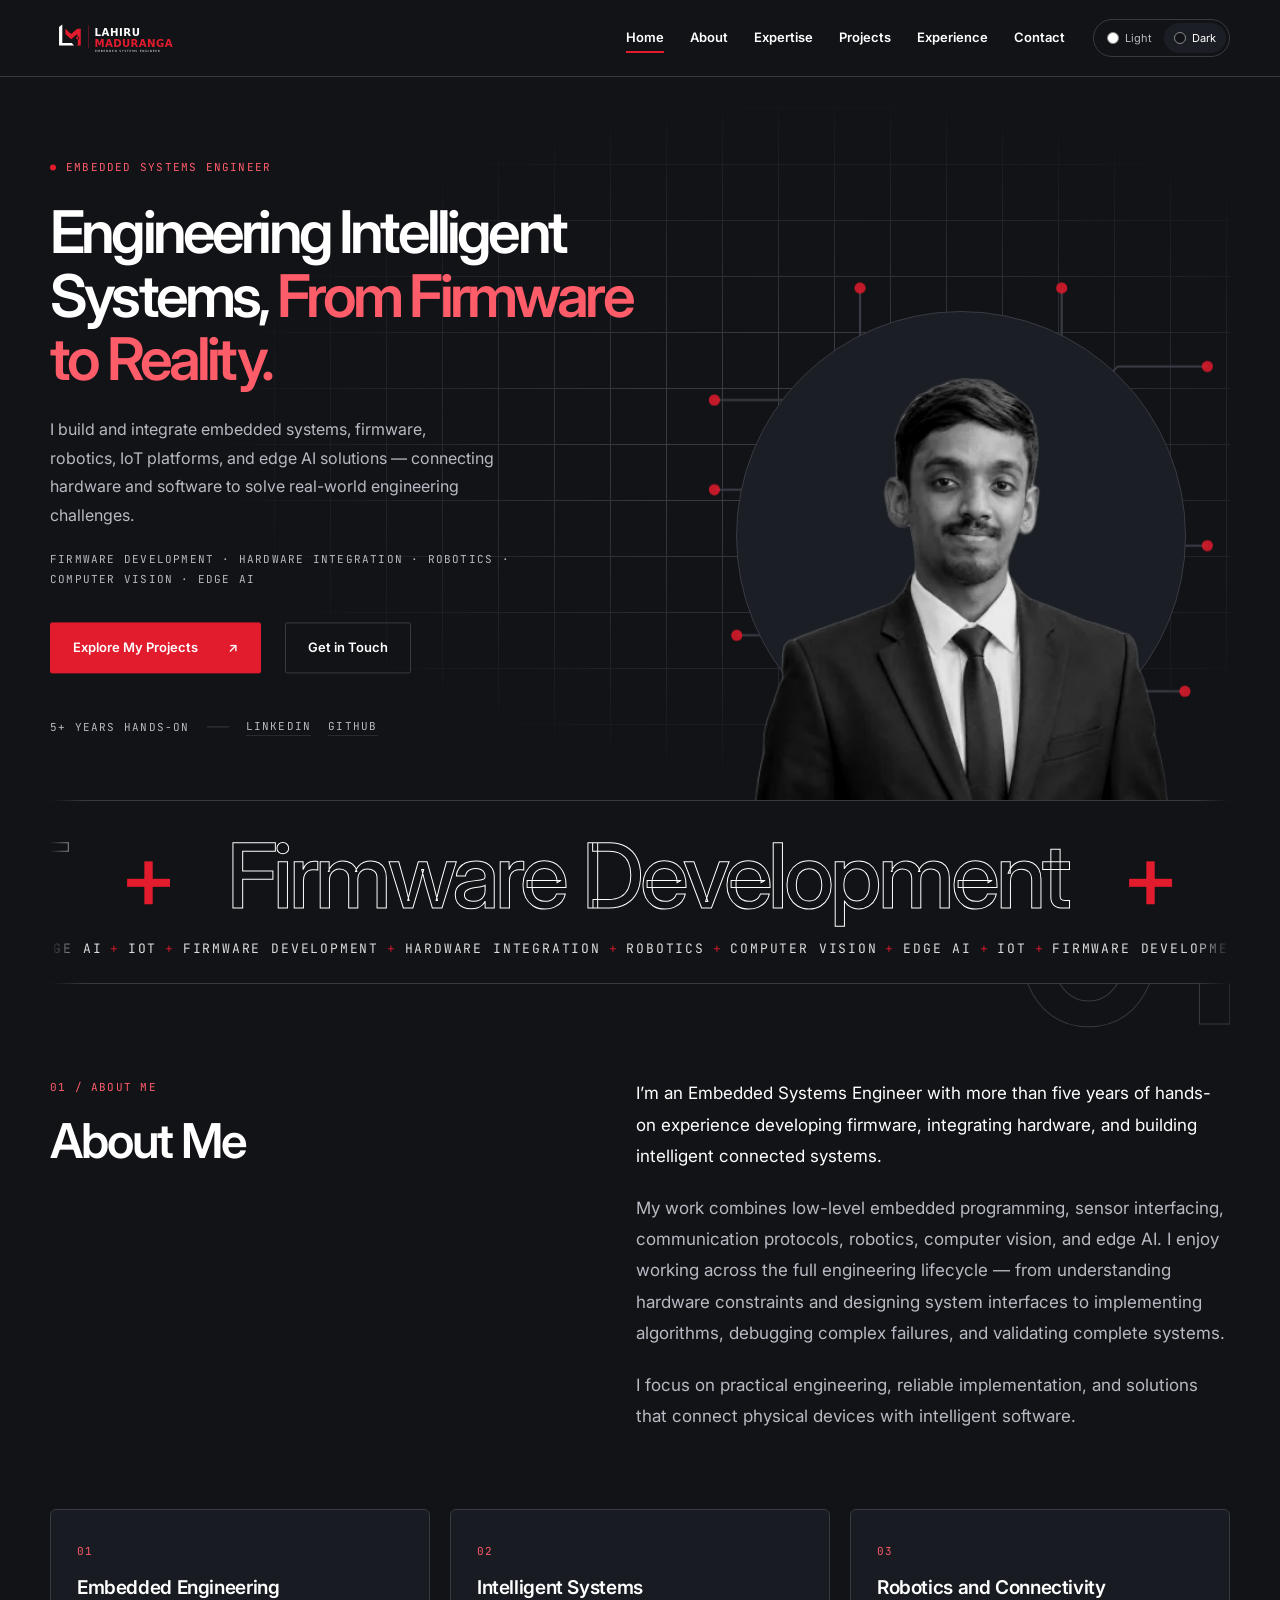
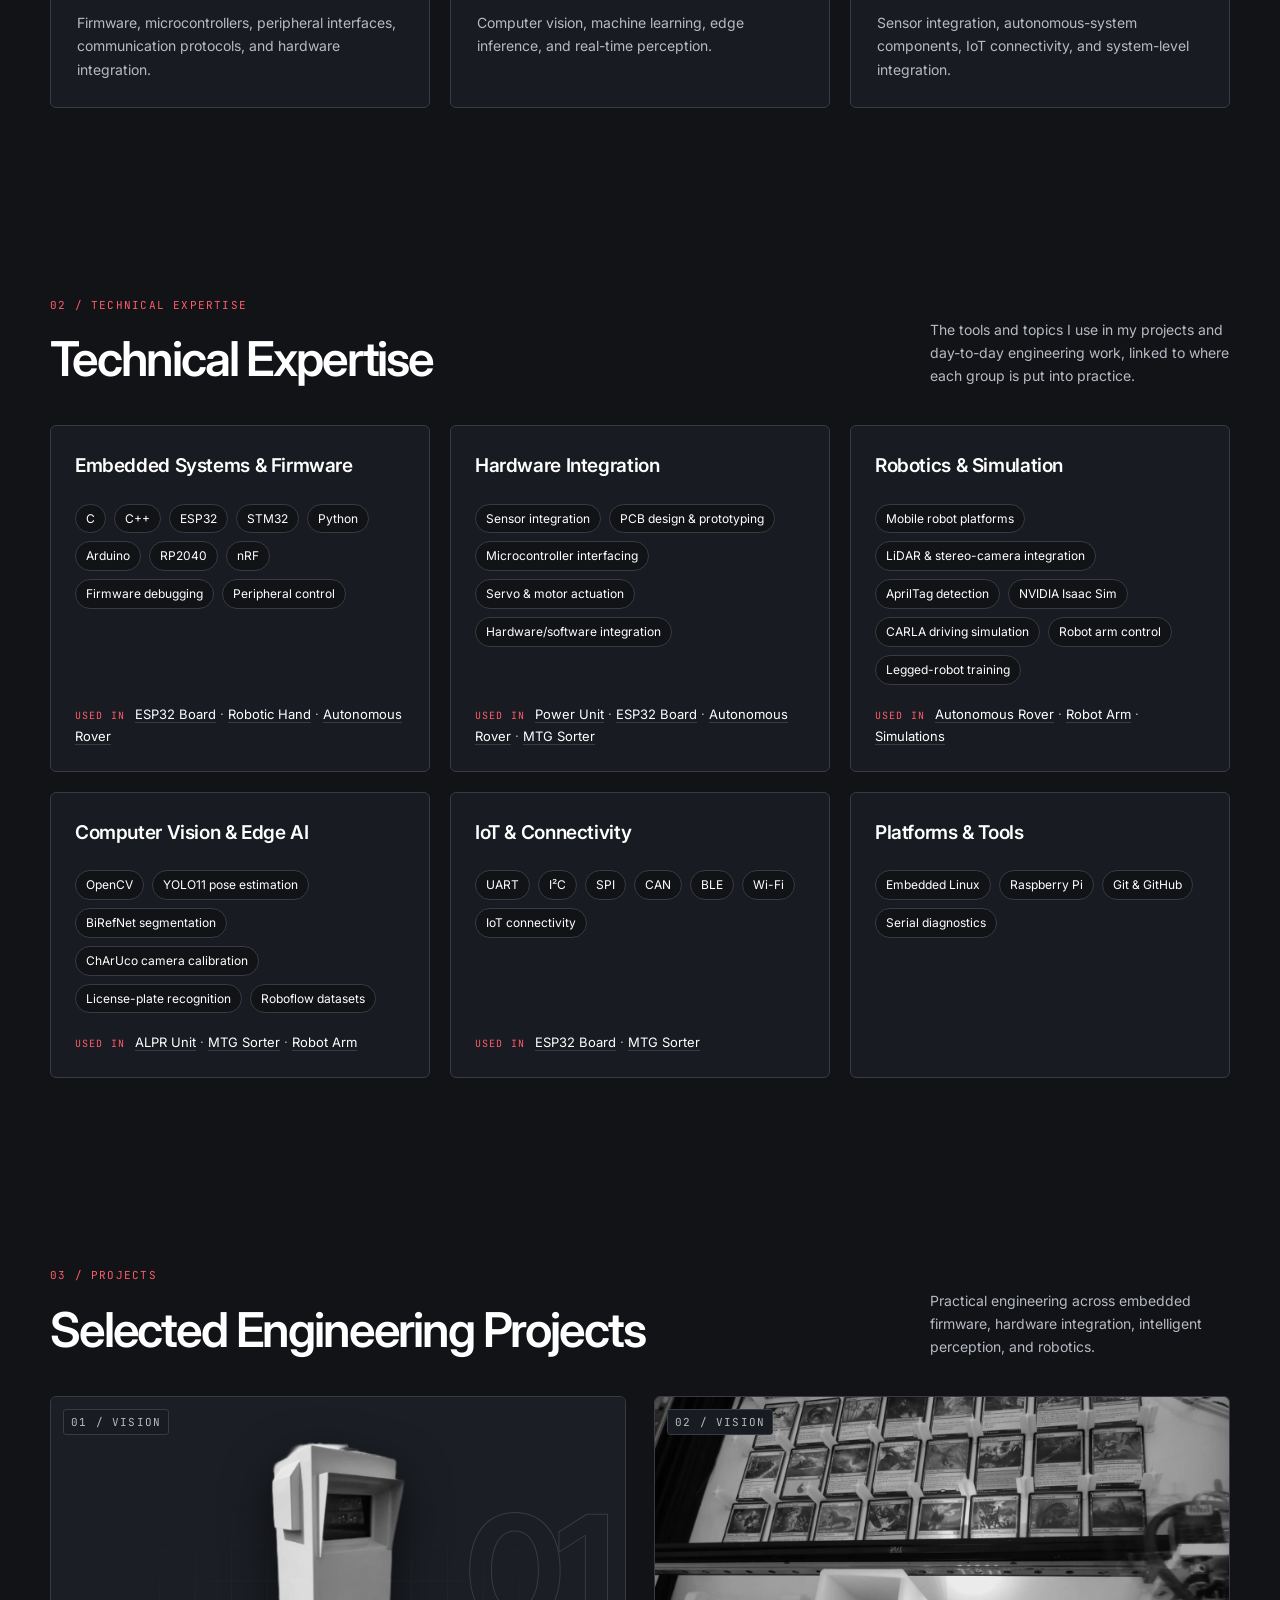
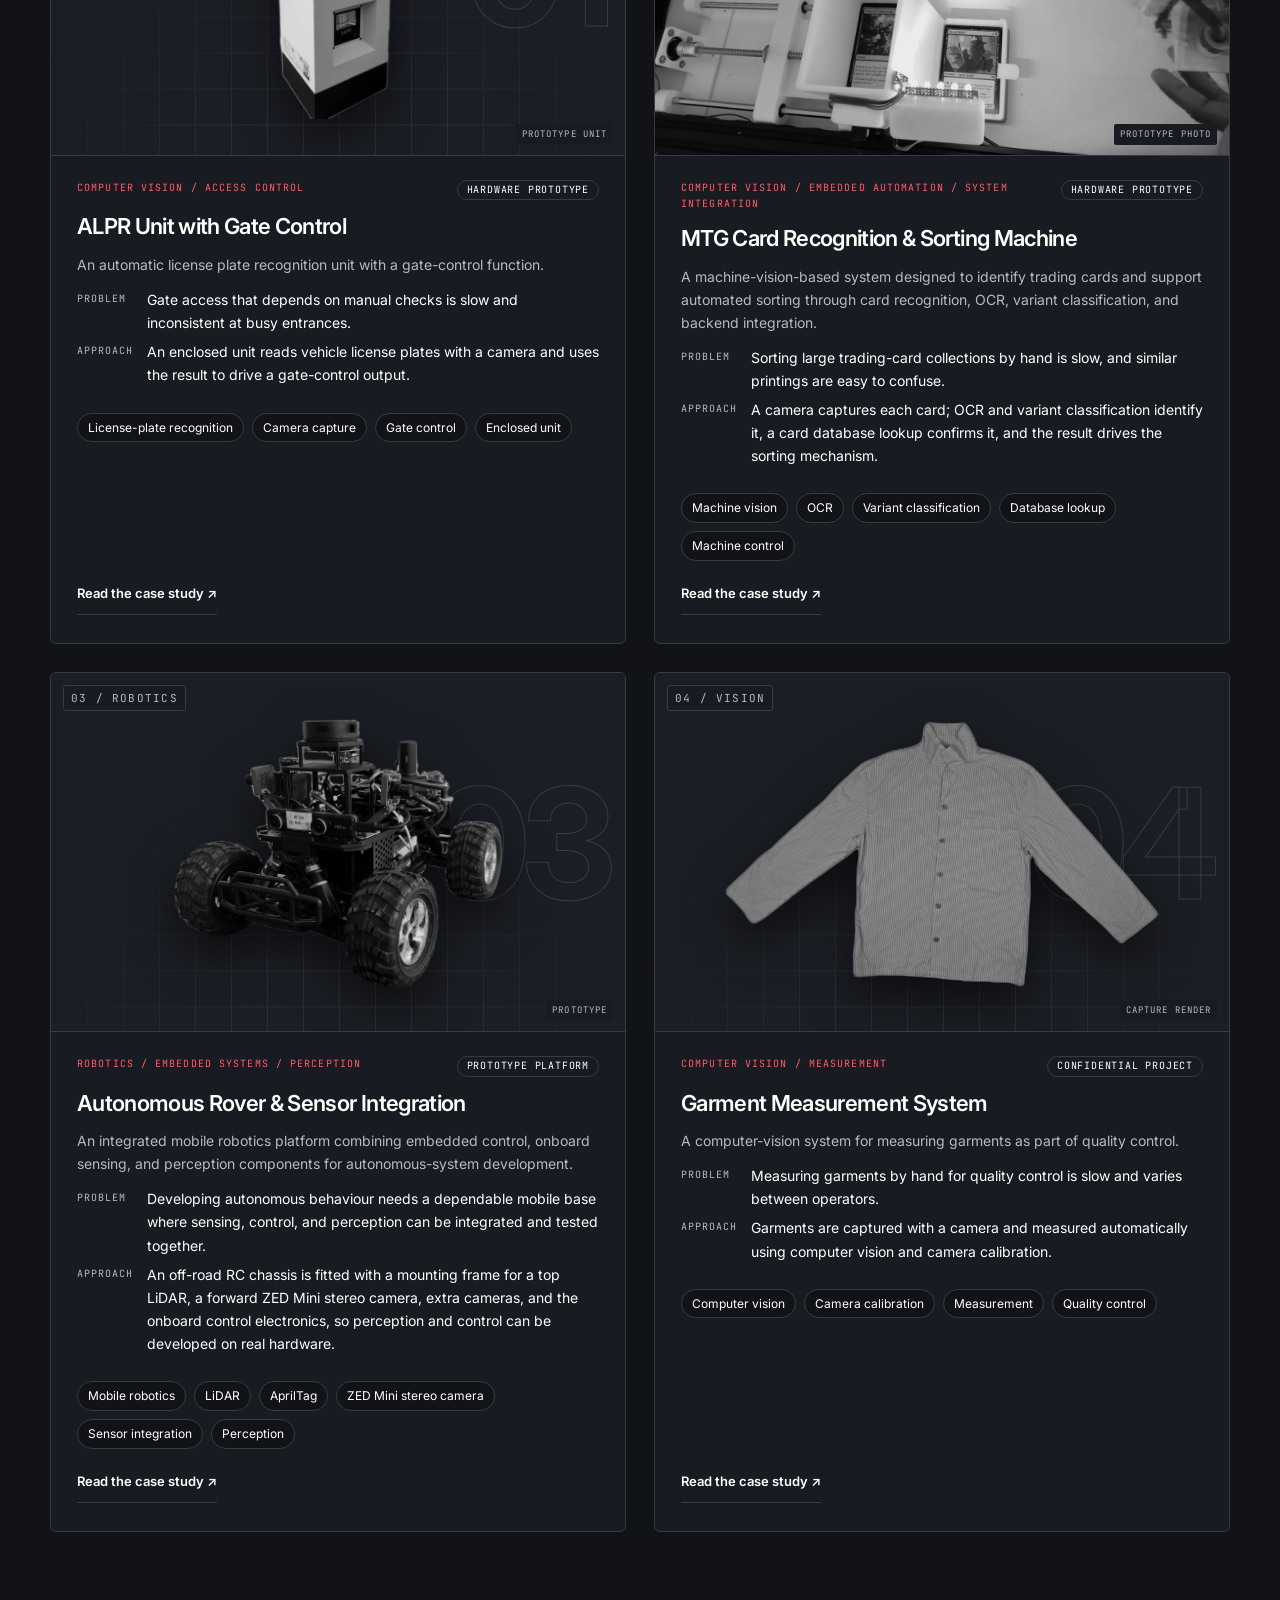
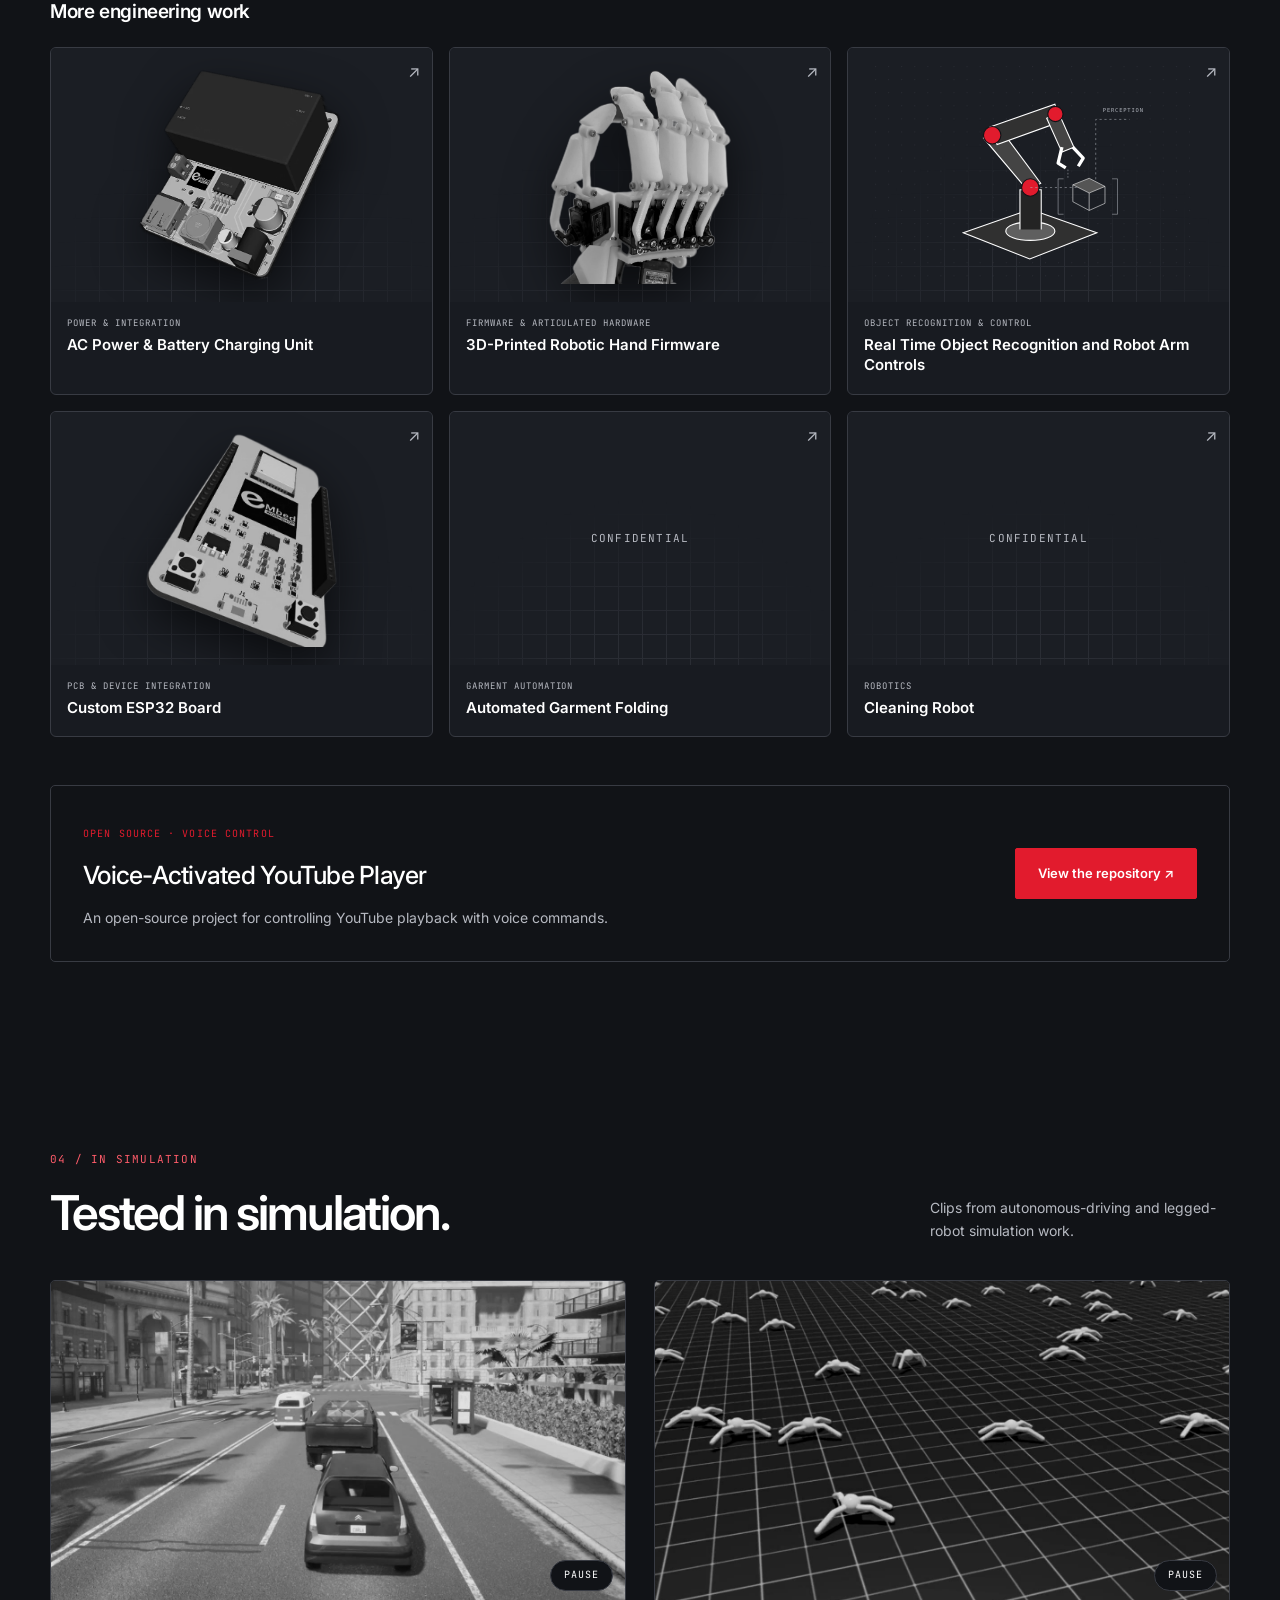
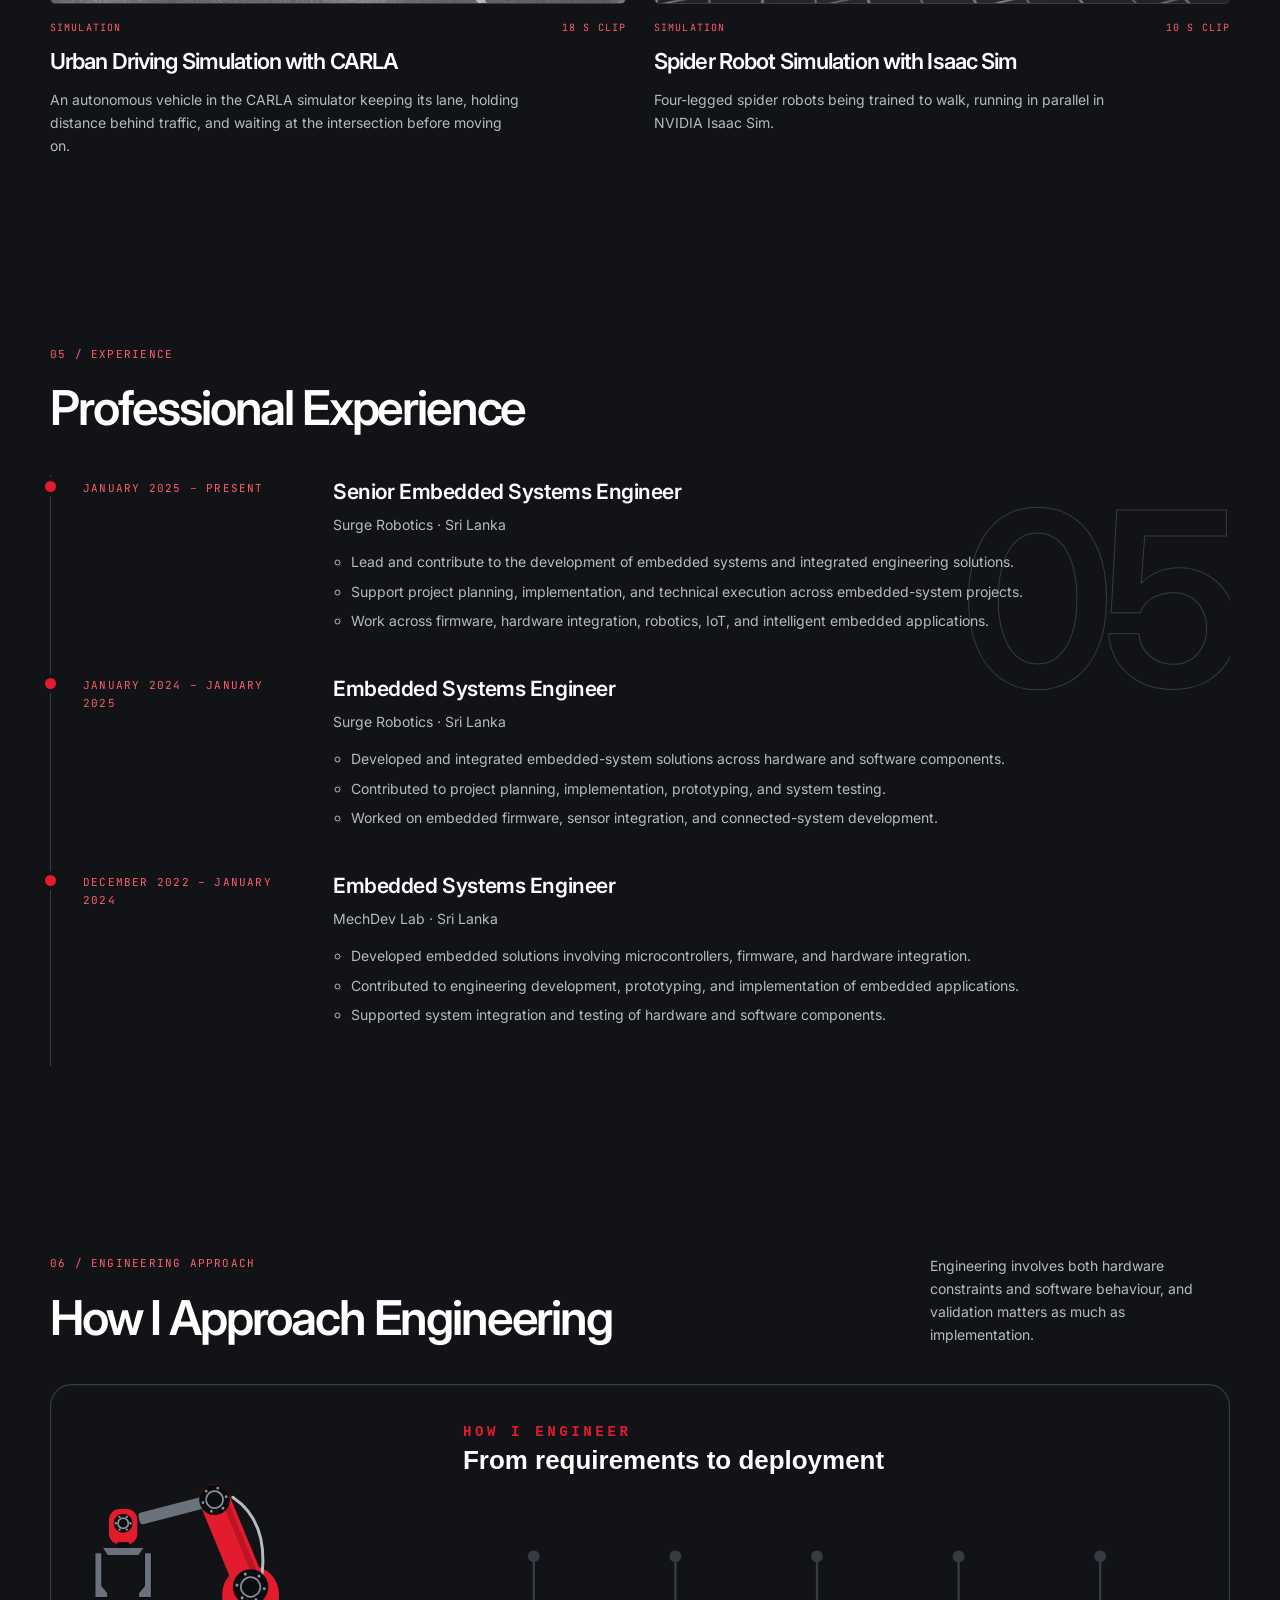
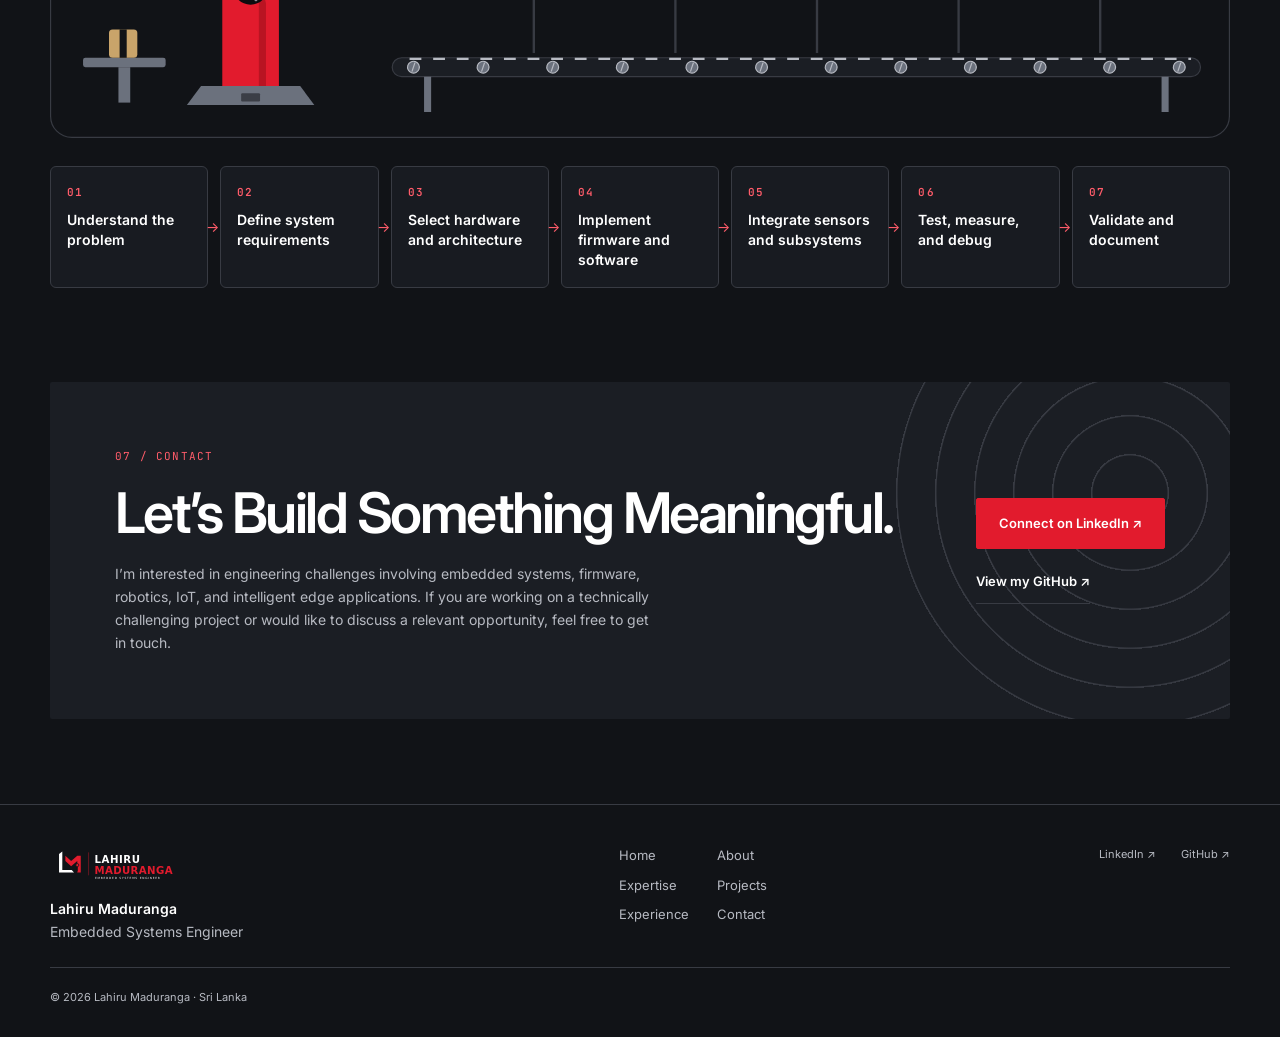
==== commit 894ac689: "Robot arm assembly-line animation" ====
--- a/black.html
+++ b/black.html
@@ -6,5 +6,5 @@
 <section id="projects" class="layered" aria-labelledby="projects-title"><div class="section-deco" aria-hidden="true"><span class="section-num" data-parallax="-0.22">03</span></div><div class="section-head" data-reveal><div><div class="eyebrow">03 / PROJECTS</div><h2 id="projects-title">Selected Engineering Projects</h2></div><p>Practical engineering across embedded firmware, hardware integration, intelligent perception, and robotics.</p></div><div class="feature-grid"><article class="feature-card" data-reveal><a class="feature-media" href="projects/alpr.html" tabindex="-1" aria-hidden="true"><span class="media-deco" aria-hidden="true"><span class="media-grid" data-parallax="-0.25"></span><span class="media-num" data-parallax="0.15">01</span></span><span class="project-index mono">01 / Vision</span><img class="project-photo cutout" src="assets/photos/alpr-unit.webp" alt="ALPR unit enclosure shown in a project graphic labelled ALPR UNIT WITH GATE CONTROL FUNCTION" loading="lazy"><span class="concept-label mono">Prototype unit</span></a><div class="feature-body"><div class="feature-meta mono"><span>Computer Vision / Access Control</span><span class="status">Hardware prototype</span></div><h3><a href="projects/alpr.html">ALPR Unit with Gate Control</a></h3><p>An automatic license plate recognition unit with a gate-control function.</p><dl class="feature-facts"><dt>Problem</dt><dd>Gate access that depends on manual checks is slow and inconsistent at busy entrances.</dd><dt>Approach</dt><dd>An enclosed unit reads vehicle license plates with a camera and uses the result to drive a gate-control output.</dd></dl><ul class="tags" aria-label="Technologies and topics"><li>License-plate recognition</li><li>Camera capture</li><li>Gate control</li><li>Enclosed unit</li></ul><a class="text-link" href="projects/alpr.html">Read the case study ↗<span class="sr-only">: ALPR Unit with Gate Control</span></a></div></article><article class="feature-card" data-reveal><a class="feature-media" href="projects/card-sorter.html" tabindex="-1" aria-hidden="true"><span class="media-deco" aria-hidden="true"><span class="media-grid" data-parallax="-0.25"></span><span class="media-num" data-parallax="0.15">02</span></span><span class="project-index mono">02 / Vision</span><img class="project-photo graded" src="assets/photos/card-sorter.jpg" alt="Card sorting machine with a card feeder on a lead-screw stage, an LED light bar, a belt-driven gantry, and rows of sorted trading cards in slots" loading="lazy"><span class="concept-label mono">Prototype photo</span></a><div class="feature-body"><div class="feature-meta mono"><span>Computer Vision / Embedded Automation / System Integration</span><span class="status">Hardware prototype</span></div><h3><a href="projects/card-sorter.html">MTG Card Recognition &amp; Sorting Machine</a></h3><p>A machine-vision-based system designed to identify trading cards and support automated sorting through card recognition, OCR, variant classification, and backend integration.</p><dl class="feature-facts"><dt>Problem</dt><dd>Sorting large trading-card collections by hand is slow, and similar printings are easy to confuse.</dd><dt>Approach</dt><dd>A camera captures each card; OCR and variant classification identify it, a card database lookup confirms it, and the result drives the sorting mechanism.</dd></dl><ul class="tags" aria-label="Technologies and topics"><li>Machine vision</li><li>OCR</li><li>Variant classification</li><li>Database lookup</li><li>Machine control</li></ul><a class="text-link" href="projects/card-sorter.html">Read the case study ↗<span class="sr-only">: MTG Card Recognition &amp; Sorting Machine</span></a></div></article><article class="feature-card" data-reveal><a class="feature-media" href="projects/rover-chassis.html" tabindex="-1" aria-hidden="true"><span class="media-deco" aria-hidden="true"><span class="media-grid" data-parallax="-0.25"></span><span class="media-num" data-parallax="0.15">03</span></span><span class="project-index mono">03 / Robotics</span><img class="project-photo cutout" src="assets/photos/rover-platform.webp" alt="Autonomous rover on an off-road chassis with a LiDAR sensor on top, a ZED Mini stereo camera and additional cameras at the front" loading="lazy"><span class="concept-label mono">Prototype</span></a><div class="feature-body"><div class="feature-meta mono"><span>Robotics / Embedded Systems / Perception</span><span class="status">Prototype platform</span></div><h3><a href="projects/rover-chassis.html">Autonomous Rover &amp; Sensor Integration</a></h3><p>An integrated mobile robotics platform combining embedded control, onboard sensing, and perception components for autonomous-system development.</p><dl class="feature-facts"><dt>Problem</dt><dd>Developing autonomous behaviour needs a dependable mobile base where sensing, control, and perception can be integrated and tested together.</dd><dt>Approach</dt><dd>An off-road RC chassis is fitted with a mounting frame for a top LiDAR, a forward ZED Mini stereo camera, extra cameras, and the onboard control electronics, so perception and control can be developed on real hardware.</dd></dl><ul class="tags" aria-label="Technologies and topics"><li>Mobile robotics</li><li>LiDAR</li><li>AprilTag</li><li>ZED Mini stereo camera</li><li>Sensor integration</li><li>Perception</li></ul><a class="text-link" href="projects/rover-chassis.html">Read the case study ↗<span class="sr-only">: Autonomous Rover &amp; Sensor Integration</span></a></div></article><article class="feature-card" data-reveal><a class="feature-media" href="projects/garment-measurement.html" tabindex="-1" aria-hidden="true"><span class="media-deco" aria-hidden="true"><span class="media-grid" data-parallax="-0.25"></span><span class="media-num" data-parallax="0.15">04</span></span><span class="project-index mono">04 / Vision</span><img class="project-photo cutout" src="assets/photos/garment.webp" alt="Long-sleeve striped shirt laid flat, cut out from its background" loading="lazy"><span class="concept-label mono">Capture render</span></a><div class="feature-body"><div class="feature-meta mono"><span>Computer Vision / Measurement</span><span class="status">Confidential project</span></div><h3><a href="projects/garment-measurement.html">Garment Measurement System</a></h3><p>A computer-vision system for measuring garments as part of quality control.</p><dl class="feature-facts"><dt>Problem</dt><dd>Measuring garments by hand for quality control is slow and varies between operators.</dd><dt>Approach</dt><dd>Garments are captured with a camera and measured automatically using computer vision and camera calibration.</dd></dl><ul class="tags" aria-label="Technologies and topics"><li>Computer vision</li><li>Camera calibration</li><li>Measurement</li><li>Quality control</li></ul><a class="text-link" href="projects/garment-measurement.html">Read the case study ↗<span class="sr-only">: Garment Measurement System</span></a></div></article></div><div class="more-work"><h3 data-reveal>More engineering work</h3><ul class="mini-grid"><li class="mini-card" data-reveal><a href="projects/power-supply.html"><span class="mini-media"><span class="media-deco" aria-hidden="true"><span class="media-grid" data-parallax="-0.2"></span></span><img class="cutout" src="assets/photos/power-supply.webp" alt="" loading="lazy"></span><span class="mini-text"><span class="mono">Power &amp; integration</span><strong>AC Power &amp; Battery Charging Unit</strong></span><span class="mini-arrow" aria-hidden="true">↗</span></a></li><li class="mini-card" data-reveal><a href="projects/robotic-hand.html"><span class="mini-media"><span class="media-deco" aria-hidden="true"><span class="media-grid" data-parallax="-0.2"></span></span><img class="cutout" src="assets/photos/robotic-hand.webp" alt="" loading="lazy"></span><span class="mini-text"><span class="mono">Firmware &amp; articulated hardware</span><strong>3D-Printed Robotic Hand Firmware</strong></span><span class="mini-arrow" aria-hidden="true">↗</span></a></li><li class="mini-card" data-reveal><a href="projects/robotic-arm.html"><span class="mini-media"><span class="media-deco" aria-hidden="true"><span class="media-grid" data-parallax="-0.2"></span></span><span class="themed-art"><img class="theme-light" src="assets/arm-light.svg" alt="" width="600" height="400" loading="lazy"><img class="theme-dark" src="assets/arm-dark.svg" alt="" width="600" height="400" loading="lazy"></span></span><span class="mini-text"><span class="mono">Object recognition &amp; control</span><strong>Real Time Object Recognition and Robot Arm Controls</strong></span><span class="mini-arrow" aria-hidden="true">↗</span></a></li><li class="mini-card" data-reveal><a href="projects/development-board.html"><span class="mini-media"><span class="media-deco" aria-hidden="true"><span class="media-grid" data-parallax="-0.2"></span></span><img class="cutout" src="assets/photos/development-board.webp" alt="" loading="lazy"></span><span class="mini-text"><span class="mono">PCB &amp; device integration</span><strong>Custom ESP32 Board</strong></span><span class="mini-arrow" aria-hidden="true">↗</span></a></li><li class="mini-card" data-reveal><a href="projects/fabric-handling.html"><span class="mini-media"><span class="media-deco" aria-hidden="true"><span class="media-grid" data-parallax="-0.2"></span></span><span class="mono">Confidential</span></span><span class="mini-text"><span class="mono">Garment automation</span><strong>Automated Garment Folding</strong></span><span class="mini-arrow" aria-hidden="true">↗</span></a></li><li class="mini-card" data-reveal><a href="projects/cleaning-robot-interface.html"><span class="mini-media"><span class="media-deco" aria-hidden="true"><span class="media-grid" data-parallax="-0.2"></span></span><span class="mono">Confidential</span></span><span class="mini-text"><span class="mono">Robotics</span><strong>Cleaning Robot</strong></span><span class="mini-arrow" aria-hidden="true">↗</span></a></li></ul></div><div class="notebook" data-reveal><div><span class="mono">OPEN SOURCE · VOICE CONTROL</span><h3>Voice-Activated YouTube Player</h3><p>An open-source project for controlling YouTube playback with voice commands.</p></div><a href="https://github.com/LahiruMaduranga/voice-activated-youtube-player" class="button" target="_blank" rel="noopener noreferrer">View the repository ↗<span class="sr-only"> (opens in a new tab)</span></a></div></section>
 <section id="simulation" class="layered" aria-labelledby="sim-title"><div class="section-head" data-reveal><div><div class="eyebrow">04 / IN SIMULATION</div><h2 id="sim-title">Tested in simulation.</h2></div><p>Clips from autonomous-driving and legged-robot simulation work.</p></div><div class="sim-grid"><figure class="sim-card" data-reveal><div class="sim-frame"><video class="graded" src="assets/videos/urban-simulation.mp4" poster="assets/videos/urban-simulation.jpg" width="1280" height="720" muted loop playsinline preload="none" controls aria-label="Urban Driving Simulation with CARLA"></video><button class="sim-toggle mono" type="button" hidden>Pause</button></div><figcaption><div class="feature-meta mono"><span>Simulation</span><span>18 s clip</span></div><h3>Urban Driving Simulation with CARLA</h3><p>An autonomous vehicle in the CARLA simulator keeping its lane, holding distance behind traffic, and waiting at the intersection before moving on.</p></figcaption></figure><figure class="sim-card" data-reveal><div class="sim-frame"><video class="graded" src="assets/videos/robot-simulation.mp4" poster="assets/videos/robot-simulation.jpg" width="1280" height="720" muted loop playsinline preload="none" controls aria-label="Spider Robot Simulation with Isaac Sim"></video><button class="sim-toggle mono" type="button" hidden>Pause</button></div><figcaption><div class="feature-meta mono"><span>Simulation</span><span>10 s clip</span></div><h3>Spider Robot Simulation with Isaac Sim</h3><p>Four-legged spider robots being trained to walk, running in parallel in NVIDIA Isaac Sim.</p></figcaption></figure></div></section>
 <section id="experience" class="layered" aria-labelledby="experience-title"><div class="section-deco" aria-hidden="true"><span class="section-num" data-parallax="-0.22">05</span></div><div class="section-head" data-reveal><div><div class="eyebrow">05 / EXPERIENCE</div><h2 id="experience-title">Professional Experience</h2></div></div><ol class="timeline"><li data-reveal><div class="timeline-meta mono"><span>January 2025 – Present</span></div><div class="timeline-body"><h3>Senior Embedded Systems Engineer</h3><p class="timeline-org">Surge Robotics · Sri Lanka</p><ul><li>Lead and contribute to the development of embedded systems and integrated engineering solutions.</li><li>Support project planning, implementation, and technical execution across embedded-system projects.</li><li>Work across firmware, hardware integration, robotics, IoT, and intelligent embedded applications.</li></ul></div></li><li data-reveal><div class="timeline-meta mono"><span>January 2024 – January 2025</span></div><div class="timeline-body"><h3>Embedded Systems Engineer</h3><p class="timeline-org">Surge Robotics · Sri Lanka</p><ul><li>Developed and integrated embedded-system solutions across hardware and software components.</li><li>Contributed to project planning, implementation, prototyping, and system testing.</li><li>Worked on embedded firmware, sensor integration, and connected-system development.</li></ul></div></li><li data-reveal><div class="timeline-meta mono"><span>December 2022 – January 2024</span></div><div class="timeline-body"><h3>Embedded Systems Engineer</h3><p class="timeline-org">MechDev Lab · Sri Lanka</p><ul><li>Developed embedded solutions involving microcontrollers, firmware, and hardware integration.</li><li>Contributed to engineering development, prototyping, and implementation of embedded applications.</li><li>Supported system integration and testing of hardware and software components.</li></ul></div></li></ol></section>
-<section id="approach" class="layered" aria-labelledby="approach-title"><div class="section-head" data-reveal><div><div class="eyebrow">06 / ENGINEERING APPROACH</div><h2 id="approach-title">How I Approach Engineering</h2></div><p>Engineering involves both hardware constraints and software behaviour, and validation matters as much as implementation.</p></div><ol class="flow"><li data-reveal><span class="number">01</span>Understand the problem</li><li data-reveal><span class="number">02</span>Define system requirements</li><li data-reveal><span class="number">03</span>Select hardware and architecture</li><li data-reveal><span class="number">04</span>Implement firmware and software</li><li data-reveal><span class="number">05</span>Integrate sensors and subsystems</li><li data-reveal><span class="number">06</span>Test, measure, and debug</li><li data-reveal><span class="number">07</span>Validate and document</li></ol></section>
+<section id="approach" class="layered" aria-labelledby="approach-title"><div class="section-head" data-reveal><div><div class="eyebrow">06 / ENGINEERING APPROACH</div><h2 id="approach-title">How I Approach Engineering</h2></div><p>Engineering involves both hardware constraints and software behaviour, and validation matters as much as implementation.</p></div><figure class="assembly" data-reveal><img class="theme-light" src="assets/assembly-light.svg" alt="Animation: a robot arm places a box on a conveyor; it passes Requirements, Firmware, Integration, Testing, and Deploy stations in turn." width="1000" height="300" loading="lazy"><img class="theme-dark" src="assets/assembly-dark.svg" alt="" width="1000" height="300" loading="lazy"></figure><ol class="flow"><li data-reveal><span class="number">01</span>Understand the problem</li><li data-reveal><span class="number">02</span>Define system requirements</li><li data-reveal><span class="number">03</span>Select hardware and architecture</li><li data-reveal><span class="number">04</span>Implement firmware and software</li><li data-reveal><span class="number">05</span>Integrate sensors and subsystems</li><li data-reveal><span class="number">06</span>Test, measure, and debug</li><li data-reveal><span class="number">07</span>Validate and document</li></ol></section>
 <section id="contact" class="contact" aria-labelledby="contact-title"><span class="contact-rings" data-parallax="-0.3" aria-hidden="true"></span><div data-reveal><div class="eyebrow">07 / CONTACT</div><h2 id="contact-title">Let’s Build Something Meaningful.</h2><p>I’m interested in engineering challenges involving embedded systems, firmware, robotics, IoT, and intelligent edge applications. If you are working on a technically challenging project or would like to discuss a relevant opportunity, feel free to get in touch.</p></div><div class="contact-actions" data-reveal><a href="https://www.linkedin.com/in/lahiru-maduranga97/" class="button" target="_blank" rel="noopener noreferrer">Connect on LinkedIn ↗<span class="sr-only"> (opens in a new tab)</span></a><a href="https://github.com/LahiruMaduranga" class="text-link" target="_blank" rel="noopener noreferrer">View my GitHub ↗<span class="sr-only"> (opens in a new tab)</span></a></div></section></main><footer class="site-footer"><div class="wrap footer"><div class="footer-brand"><a class="brand" href="index.html#top" aria-label="Lahiru Maduranga home"><span class="brand-logo" aria-hidden="true"><img class="logo-light" src="assets/LM_logo_primary.svg" alt=""><img class="logo-dark" src="assets/LM_logo_dark_bg.svg" alt=""></span><span class="brand-icons" aria-hidden="true"><img class="icon-light" src="assets/LM_icon_primary.svg" alt=""><img class="icon-dark" src="assets/LM_icon_dark.svg" alt=""></span></a><p>Lahiru Maduranga<br><span>Embedded Systems Engineer</span></p></div><nav class="footer-nav" aria-label="Footer navigation"><a href="index.html#top">Home</a><a href="index.html#about">About</a><a href="index.html#expertise">Expertise</a><a href="index.html#projects">Projects</a><a href="index.html#experience">Experience</a><a href="index.html#contact">Contact</a></nav><div class="footer-links"><a href="https://www.linkedin.com/in/lahiru-maduranga97/" class="" target="_blank" rel="noopener noreferrer">LinkedIn ↗<span class="sr-only"> (opens in a new tab)</span></a><a href="https://github.com/LahiruMaduranga" class="" target="_blank" rel="noopener noreferrer">GitHub ↗<span class="sr-only"> (opens in a new tab)</span></a></div><p class="footer-copy">© 2026 Lahiru Maduranga · Sri Lanka</p></div></footer><script src="assets/app.js" defer></script></body></html>
--- a/assets/style.css
+++ b/assets/style.css
@@ -204,3 +204,4 @@
 /* Small marquee row: readable size and contrast. */
 .marquee-mono{color:var(--ink);font-size:13px;letter-spacing:.14em;opacity:.85}
 .marquee{-webkit-mask-image:linear-gradient(90deg,transparent,#000 3%,#000 97%,transparent);mask-image:linear-gradient(90deg,transparent,#000 3%,#000 97%,transparent)}
+.assembly{margin:0 0 28px}.assembly img{width:100%;height:auto}.assembly .theme-dark{display:none}:root[data-theme=dark] .assembly .theme-light{display:none}:root[data-theme=dark] .assembly .theme-dark{display:block}
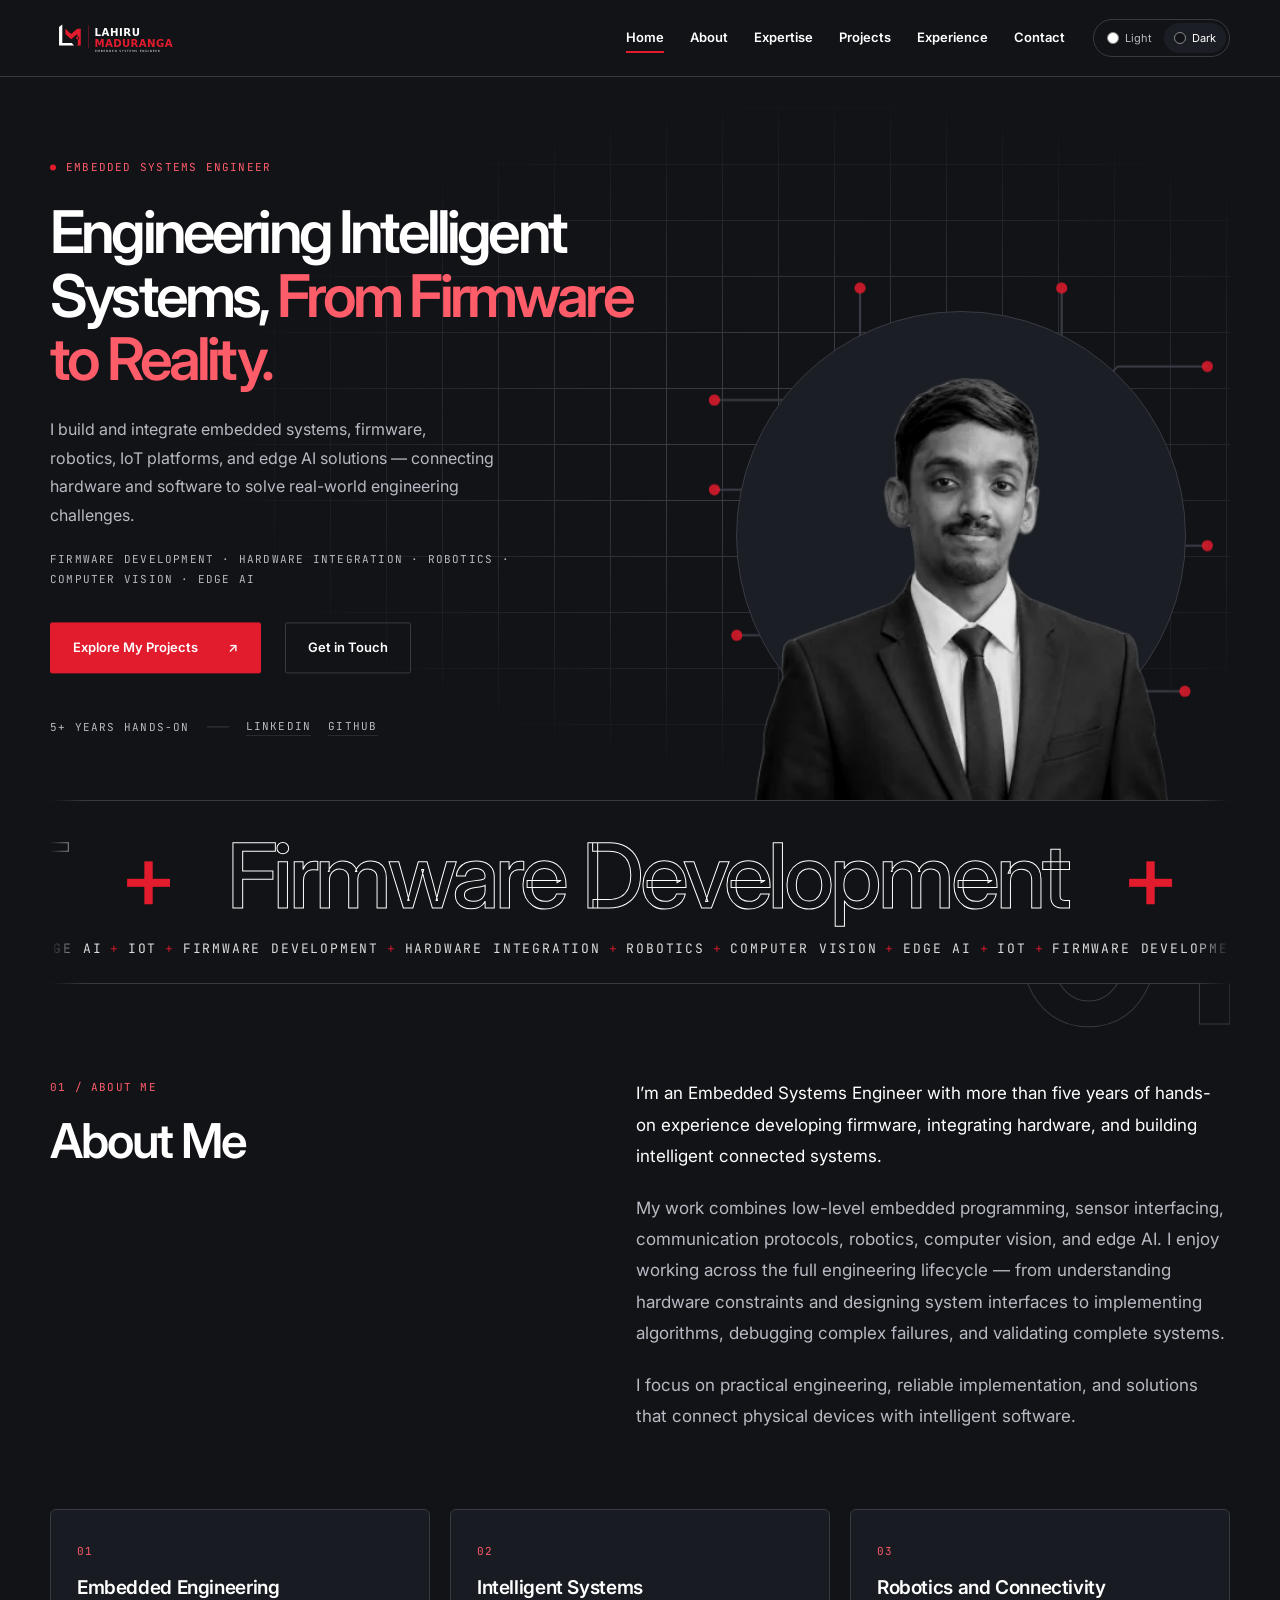
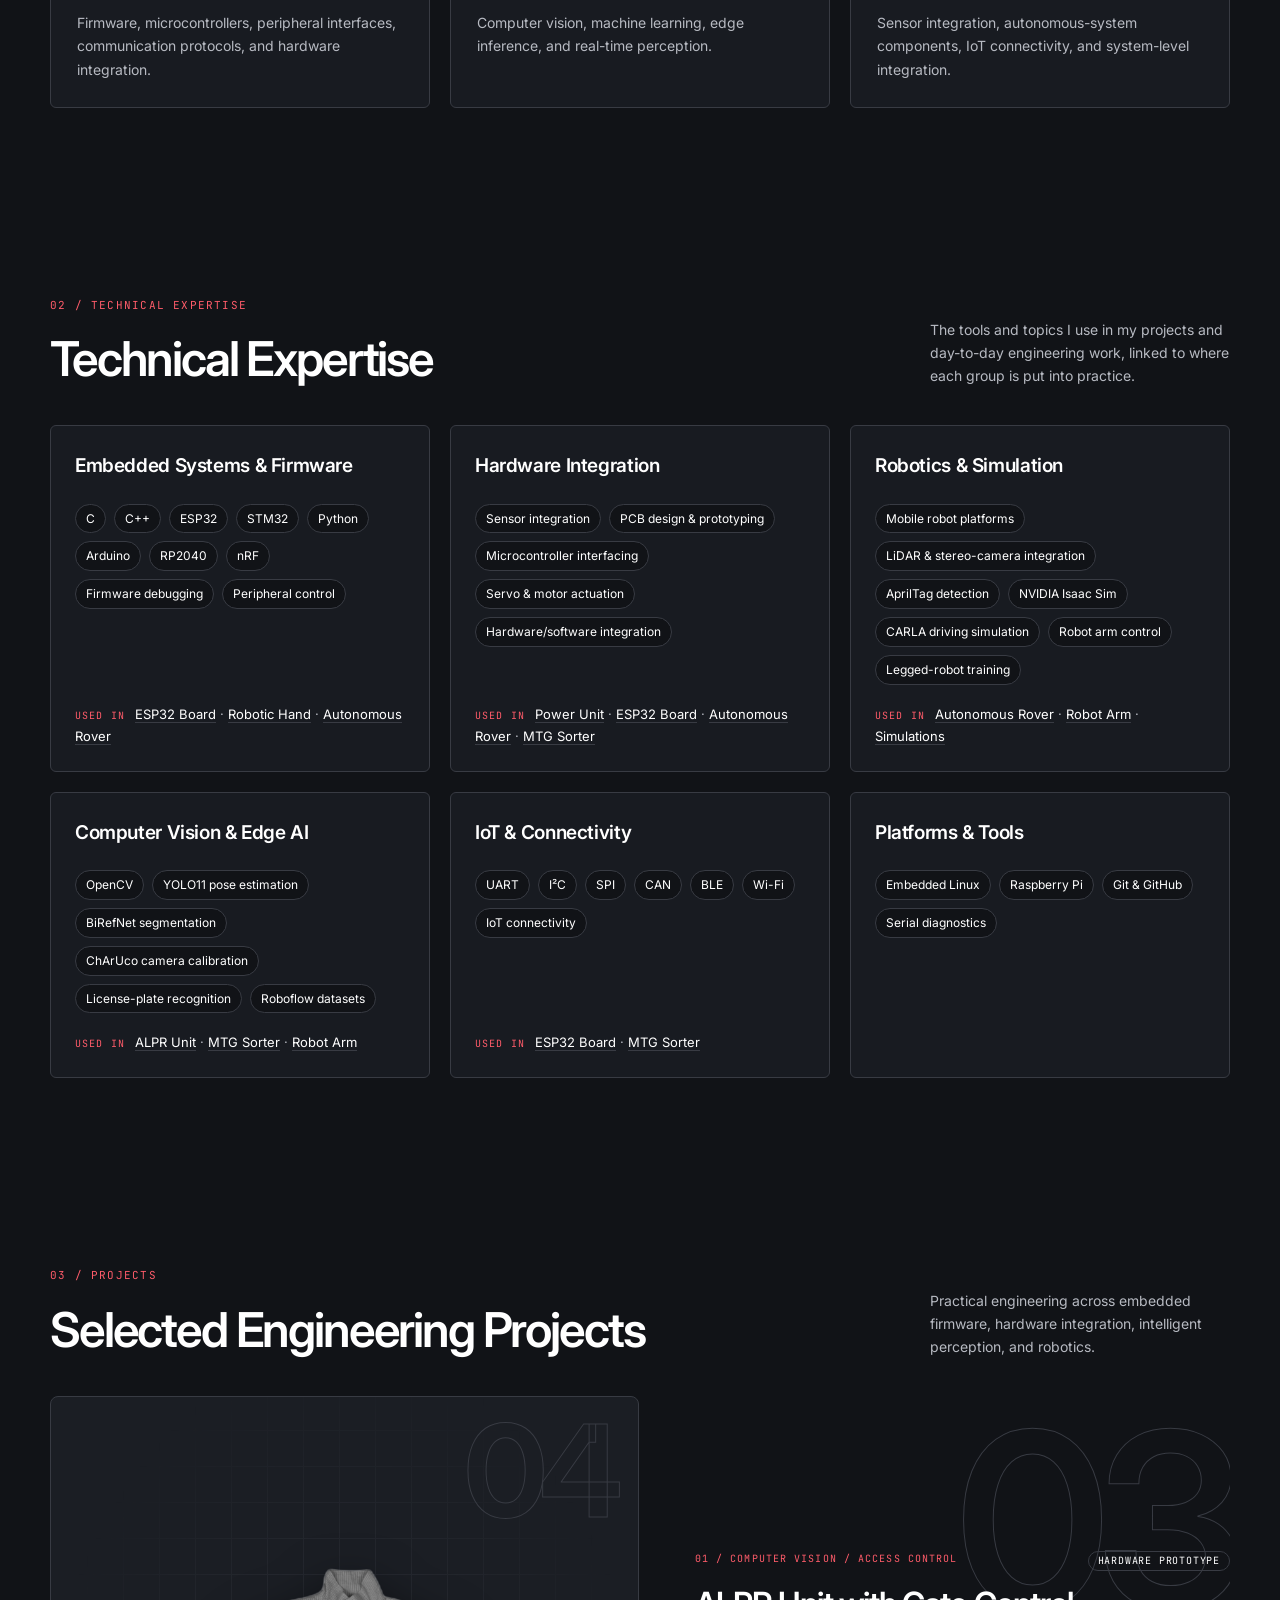
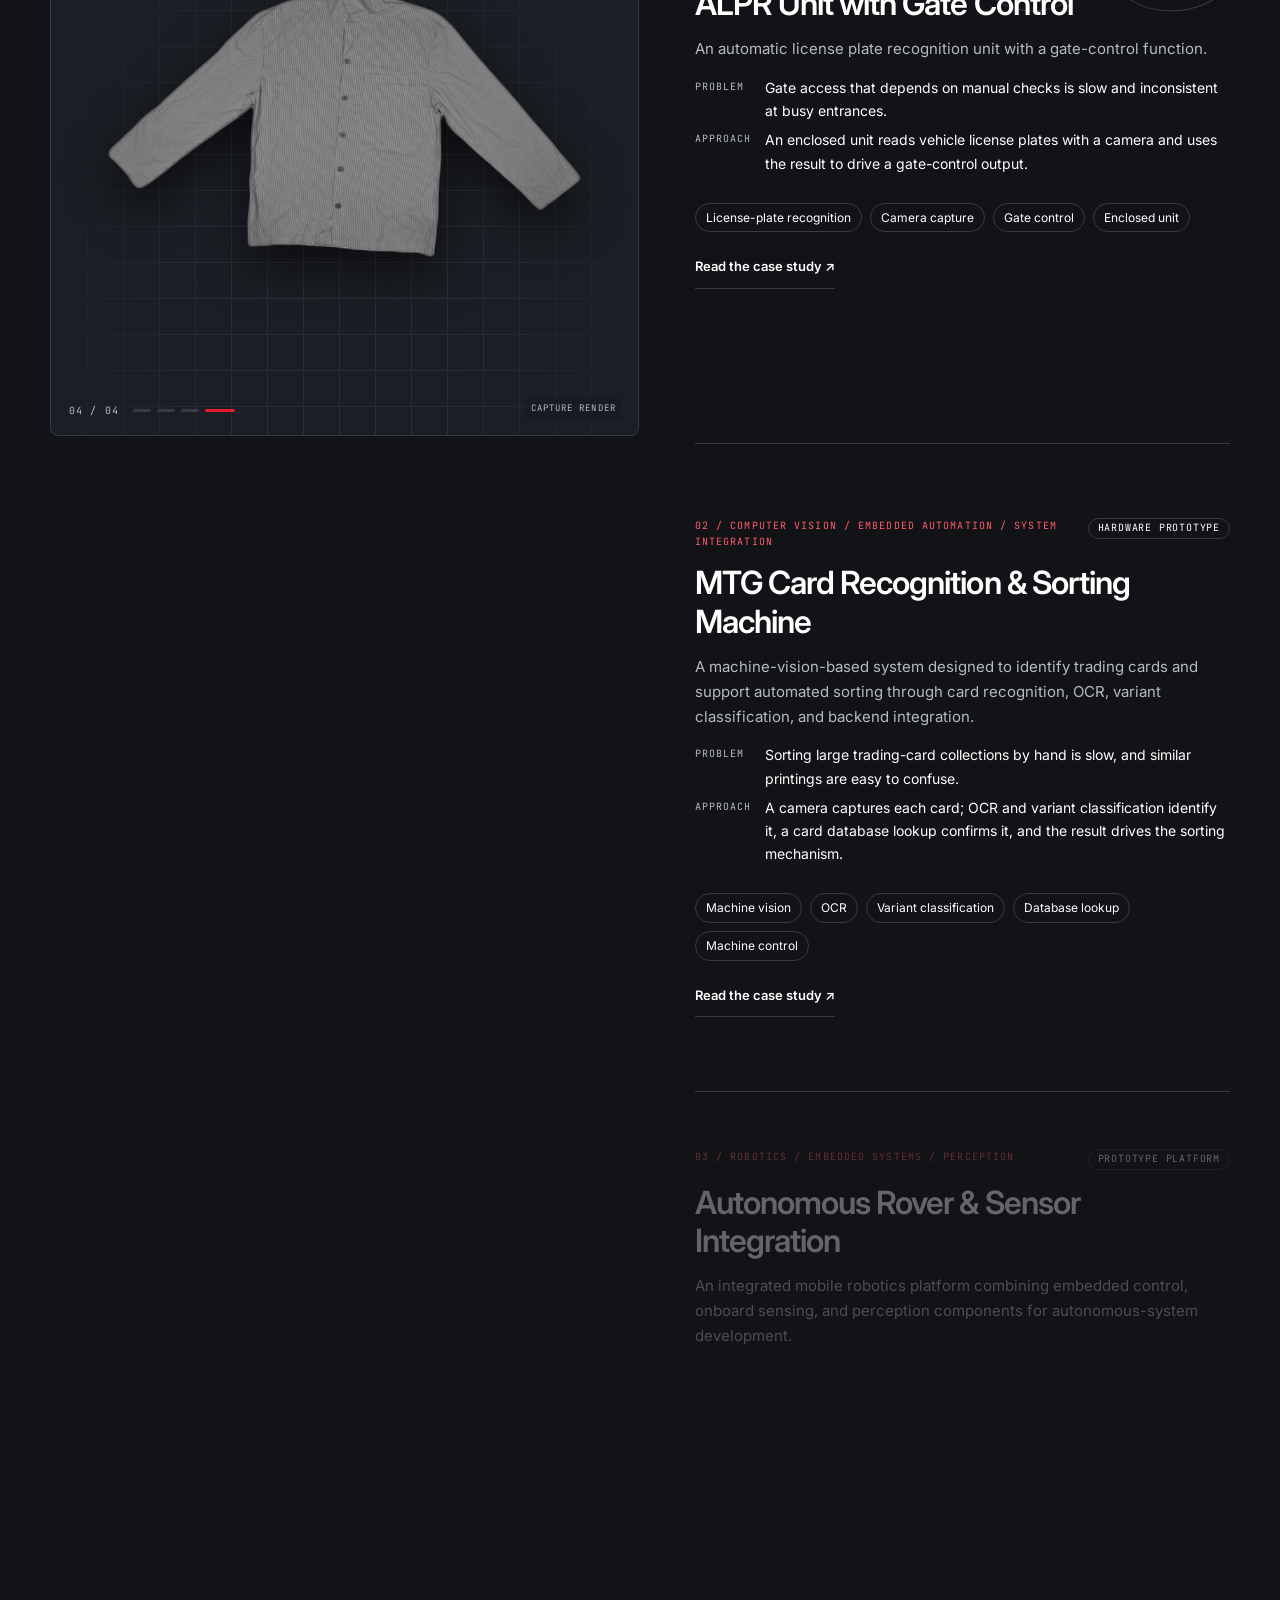
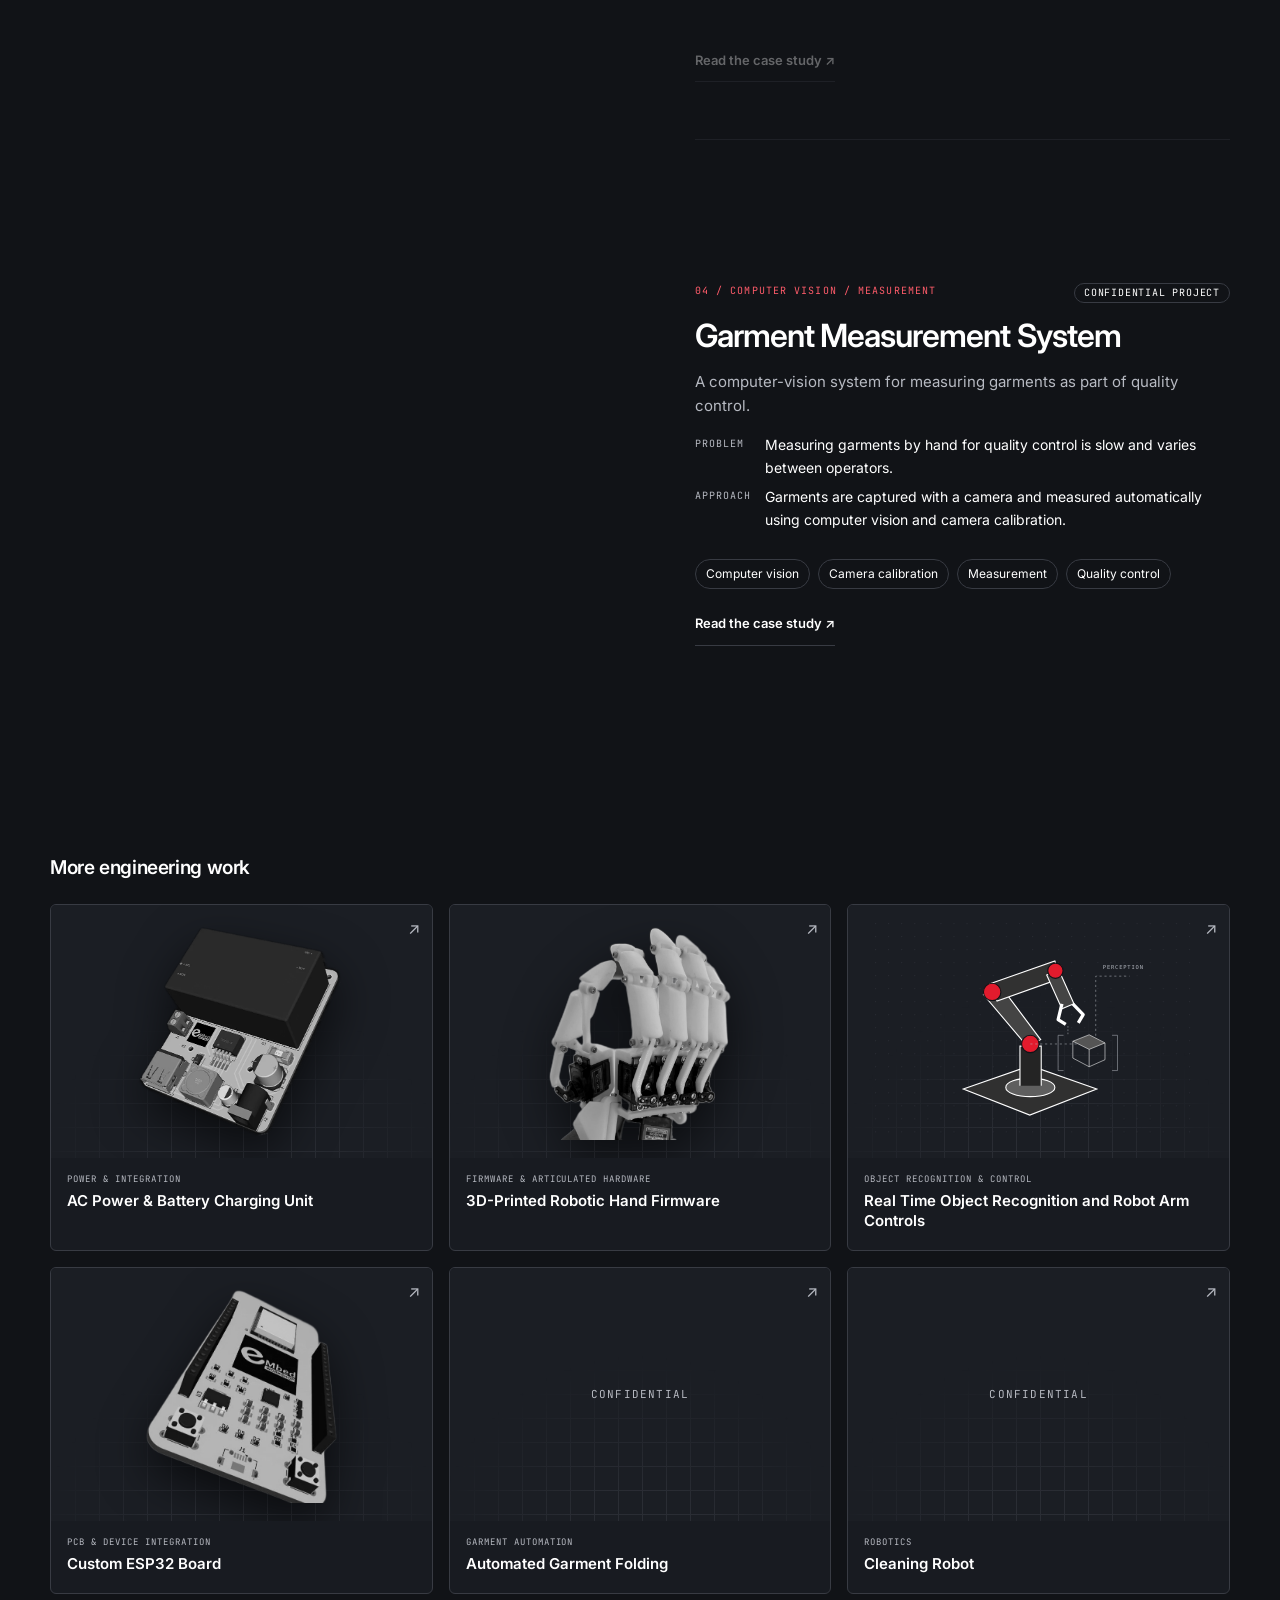
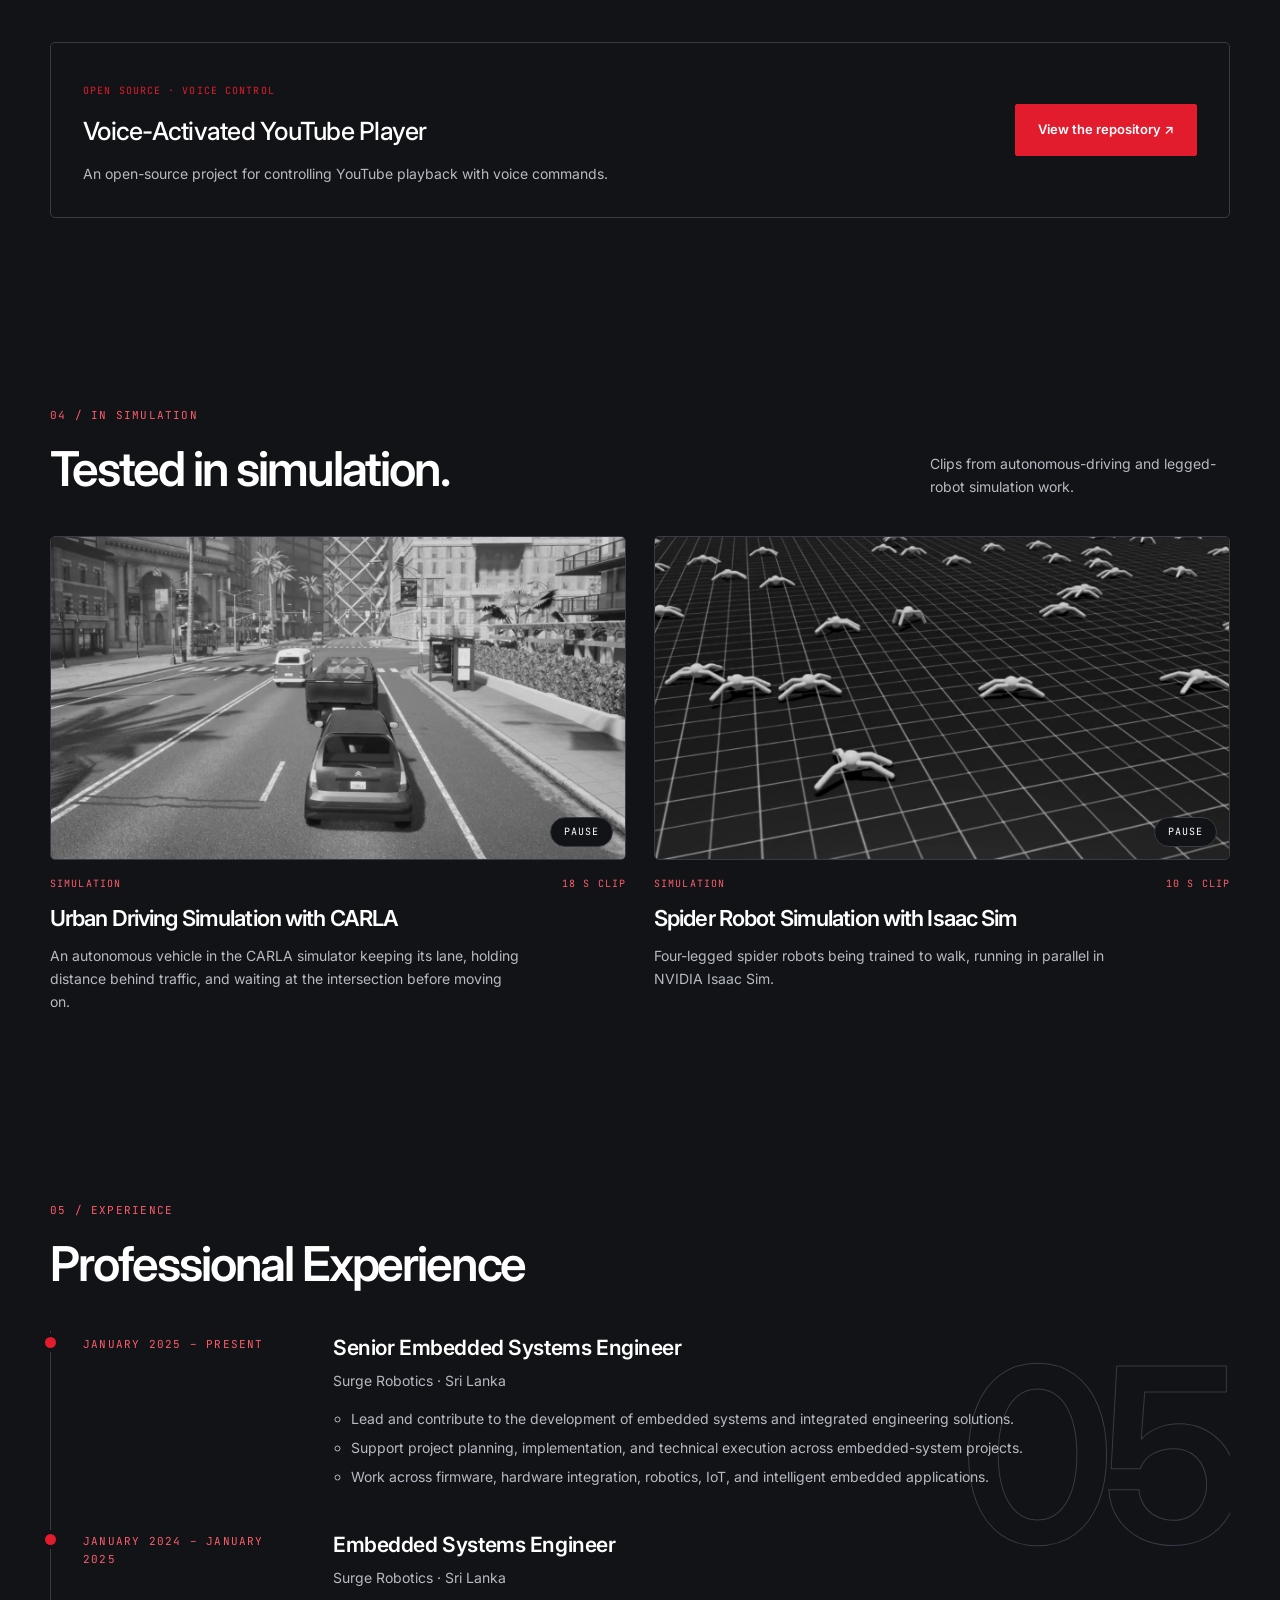
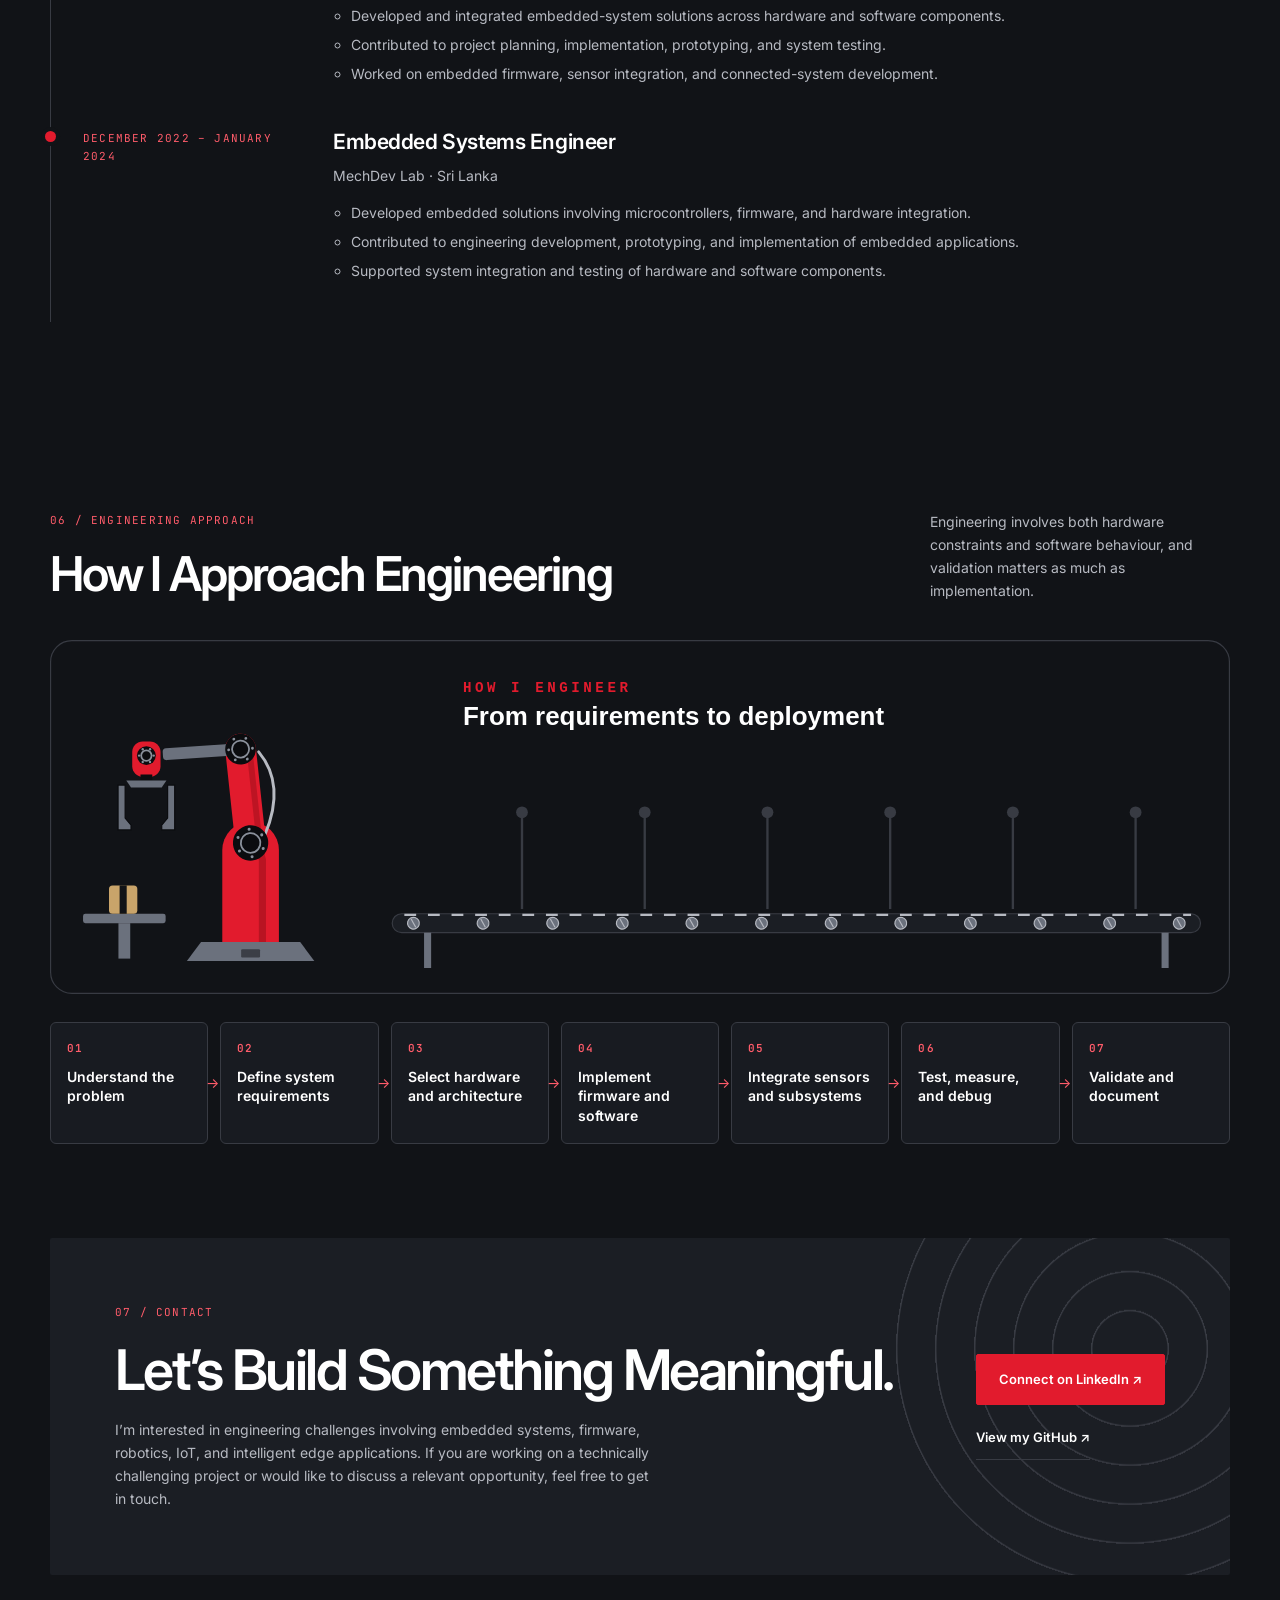
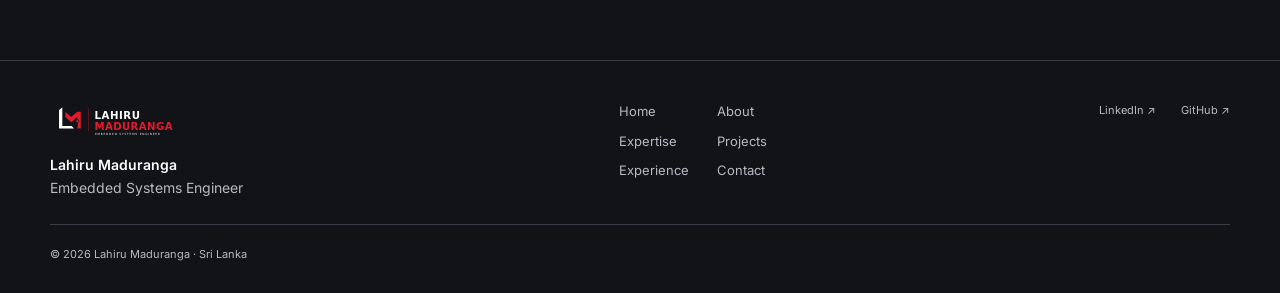
==== commit 26a098fe: "Project showcase, V-model conveyor, boot-sequence banner" ====
--- a/black.html
+++ b/black.html
@@ -3,8 +3,8 @@
 <div class="marquee" aria-hidden="true"><div class="marquee-row marquee-outline" data-parallax-x="0.4"><span>Firmware Development</span><span>Hardware Integration</span><span>Robotics</span><span>Computer Vision</span><span>Edge AI</span><span>IoT</span><span>Firmware Development</span><span>Hardware Integration</span><span>Robotics</span><span>Computer Vision</span><span>Edge AI</span><span>IoT</span><span>Firmware Development</span><span>Hardware Integration</span><span>Robotics</span><span>Computer Vision</span><span>Edge AI</span><span>IoT</span><span>Firmware Development</span><span>Hardware Integration</span><span>Robotics</span><span>Computer Vision</span><span>Edge AI</span><span>IoT</span></div><div class="marquee-row marquee-mono mono" data-parallax-x="0.3"><span>Firmware Development</span><span>Hardware Integration</span><span>Robotics</span><span>Computer Vision</span><span>Edge AI</span><span>IoT</span><span>Firmware Development</span><span>Hardware Integration</span><span>Robotics</span><span>Computer Vision</span><span>Edge AI</span><span>IoT</span><span>Firmware Development</span><span>Hardware Integration</span><span>Robotics</span><span>Computer Vision</span><span>Edge AI</span><span>IoT</span><span>Firmware Development</span><span>Hardware Integration</span><span>Robotics</span><span>Computer Vision</span><span>Edge AI</span><span>IoT</span></div></div><p class="sr-only">Areas of focus: Firmware Development, Hardware Integration, Robotics, Computer Vision, Edge AI, IoT.</p>
 <section id="about" class="about-section layered" aria-labelledby="about-title"><div class="section-deco" aria-hidden="true"><span class="section-num" data-parallax="-0.22">01</span></div><div class="about"><div data-reveal><div class="eyebrow">01 / ABOUT ME</div><h2 id="about-title">About Me</h2></div><div class="about-copy" data-reveal><p>I’m an Embedded Systems Engineer with more than five years of hands-on experience developing firmware, integrating hardware, and building intelligent connected systems.</p><p>My work combines low-level embedded programming, sensor interfacing, communication protocols, robotics, computer vision, and edge AI. I enjoy working across the full engineering lifecycle — from understanding hardware constraints and designing system interfaces to implementing algorithms, debugging complex failures, and validating complete systems.</p><p>I focus on practical engineering, reliable implementation, and solutions that connect physical devices with intelligent software.</p></div></div><ul class="capabilities"><li data-reveal><span class="number">01</span><h3>Embedded Engineering</h3><p>Firmware, microcontrollers, peripheral interfaces, communication protocols, and hardware integration.</p></li><li data-reveal><span class="number">02</span><h3>Intelligent Systems</h3><p>Computer vision, machine learning, edge inference, and real-time perception.</p></li><li data-reveal><span class="number">03</span><h3>Robotics and Connectivity</h3><p>Sensor integration, autonomous-system components, IoT connectivity, and system-level integration.</p></li></ul></section>
 <section id="expertise" class="layered" aria-labelledby="expertise-title"><div class="section-deco" aria-hidden="true"><span class="section-num" data-parallax="-0.22">02</span></div><div class="section-head" data-reveal><div><div class="eyebrow">02 / TECHNICAL EXPERTISE</div><h2 id="expertise-title">Technical Expertise</h2></div><p>The tools and topics I use in my projects and day-to-day engineering work, linked to where each group is put into practice.</p></div><div class="skill-groups"><div class="skill-group" data-reveal><h3>Embedded Systems &amp; Firmware</h3><ul class="tags" aria-label="Technologies and topics"><li>C</li><li>C++</li><li>ESP32</li><li>STM32</li><li>Python</li><li>Arduino</li><li>RP2040</li><li>nRF</li><li>Firmware debugging</li><li>Peripheral control</li></ul><p class="used-in"><span class="mono">Used in</span> <a href="projects/development-board.html">ESP32 Board</a><span aria-hidden="true"> · </span><a href="projects/robotic-hand.html">Robotic Hand</a><span aria-hidden="true"> · </span><a href="projects/rover-chassis.html">Autonomous Rover</a></p></div><div class="skill-group" data-reveal><h3>Hardware Integration</h3><ul class="tags" aria-label="Technologies and topics"><li>Sensor integration</li><li>PCB design &amp; prototyping</li><li>Microcontroller interfacing</li><li>Servo &amp; motor actuation</li><li>Hardware/software integration</li></ul><p class="used-in"><span class="mono">Used in</span> <a href="projects/power-supply.html">Power Unit</a><span aria-hidden="true"> · </span><a href="projects/development-board.html">ESP32 Board</a><span aria-hidden="true"> · </span><a href="projects/rover-chassis.html">Autonomous Rover</a><span aria-hidden="true"> · </span><a href="projects/card-sorter.html">MTG Sorter</a></p></div><div class="skill-group" data-reveal><h3>Robotics &amp; Simulation</h3><ul class="tags" aria-label="Technologies and topics"><li>Mobile robot platforms</li><li>LiDAR &amp; stereo-camera integration</li><li>AprilTag detection</li><li>NVIDIA Isaac Sim</li><li>CARLA driving simulation</li><li>Robot arm control</li><li>Legged-robot training</li></ul><p class="used-in"><span class="mono">Used in</span> <a href="projects/rover-chassis.html">Autonomous Rover</a><span aria-hidden="true"> · </span><a href="projects/robotic-arm.html">Robot Arm</a><span aria-hidden="true"> · </span><a href="#simulation">Simulations</a></p></div><div class="skill-group" data-reveal><h3>Computer Vision &amp; Edge AI</h3><ul class="tags" aria-label="Technologies and topics"><li>OpenCV</li><li>YOLO11 pose estimation</li><li>BiRefNet segmentation</li><li>ChArUco camera calibration</li><li>License-plate recognition</li><li>Roboflow datasets</li></ul><p class="used-in"><span class="mono">Used in</span> <a href="projects/alpr.html">ALPR Unit</a><span aria-hidden="true"> · </span><a href="projects/card-sorter.html">MTG Sorter</a><span aria-hidden="true"> · </span><a href="projects/robotic-arm.html">Robot Arm</a></p></div><div class="skill-group" data-reveal><h3>IoT &amp; Connectivity</h3><ul class="tags" aria-label="Technologies and topics"><li>UART</li><li>I²C</li><li>SPI</li><li>CAN</li><li>BLE</li><li>Wi-Fi</li><li>IoT connectivity</li></ul><p class="used-in"><span class="mono">Used in</span> <a href="projects/development-board.html">ESP32 Board</a><span aria-hidden="true"> · </span><a href="projects/card-sorter.html">MTG Sorter</a></p></div><div class="skill-group" data-reveal><h3>Platforms &amp; Tools</h3><ul class="tags" aria-label="Technologies and topics"><li>Embedded Linux</li><li>Raspberry Pi</li><li>Git &amp; GitHub</li><li>Serial diagnostics</li></ul></div></div></section>
-<section id="projects" class="layered" aria-labelledby="projects-title"><div class="section-deco" aria-hidden="true"><span class="section-num" data-parallax="-0.22">03</span></div><div class="section-head" data-reveal><div><div class="eyebrow">03 / PROJECTS</div><h2 id="projects-title">Selected Engineering Projects</h2></div><p>Practical engineering across embedded firmware, hardware integration, intelligent perception, and robotics.</p></div><div class="feature-grid"><article class="feature-card" data-reveal><a class="feature-media" href="projects/alpr.html" tabindex="-1" aria-hidden="true"><span class="media-deco" aria-hidden="true"><span class="media-grid" data-parallax="-0.25"></span><span class="media-num" data-parallax="0.15">01</span></span><span class="project-index mono">01 / Vision</span><img class="project-photo cutout" src="assets/photos/alpr-unit.webp" alt="ALPR unit enclosure shown in a project graphic labelled ALPR UNIT WITH GATE CONTROL FUNCTION" loading="lazy"><span class="concept-label mono">Prototype unit</span></a><div class="feature-body"><div class="feature-meta mono"><span>Computer Vision / Access Control</span><span class="status">Hardware prototype</span></div><h3><a href="projects/alpr.html">ALPR Unit with Gate Control</a></h3><p>An automatic license plate recognition unit with a gate-control function.</p><dl class="feature-facts"><dt>Problem</dt><dd>Gate access that depends on manual checks is slow and inconsistent at busy entrances.</dd><dt>Approach</dt><dd>An enclosed unit reads vehicle license plates with a camera and uses the result to drive a gate-control output.</dd></dl><ul class="tags" aria-label="Technologies and topics"><li>License-plate recognition</li><li>Camera capture</li><li>Gate control</li><li>Enclosed unit</li></ul><a class="text-link" href="projects/alpr.html">Read the case study ↗<span class="sr-only">: ALPR Unit with Gate Control</span></a></div></article><article class="feature-card" data-reveal><a class="feature-media" href="projects/card-sorter.html" tabindex="-1" aria-hidden="true"><span class="media-deco" aria-hidden="true"><span class="media-grid" data-parallax="-0.25"></span><span class="media-num" data-parallax="0.15">02</span></span><span class="project-index mono">02 / Vision</span><img class="project-photo graded" src="assets/photos/card-sorter.jpg" alt="Card sorting machine with a card feeder on a lead-screw stage, an LED light bar, a belt-driven gantry, and rows of sorted trading cards in slots" loading="lazy"><span class="concept-label mono">Prototype photo</span></a><div class="feature-body"><div class="feature-meta mono"><span>Computer Vision / Embedded Automation / System Integration</span><span class="status">Hardware prototype</span></div><h3><a href="projects/card-sorter.html">MTG Card Recognition &amp; Sorting Machine</a></h3><p>A machine-vision-based system designed to identify trading cards and support automated sorting through card recognition, OCR, variant classification, and backend integration.</p><dl class="feature-facts"><dt>Problem</dt><dd>Sorting large trading-card collections by hand is slow, and similar printings are easy to confuse.</dd><dt>Approach</dt><dd>A camera captures each card; OCR and variant classification identify it, a card database lookup confirms it, and the result drives the sorting mechanism.</dd></dl><ul class="tags" aria-label="Technologies and topics"><li>Machine vision</li><li>OCR</li><li>Variant classification</li><li>Database lookup</li><li>Machine control</li></ul><a class="text-link" href="projects/card-sorter.html">Read the case study ↗<span class="sr-only">: MTG Card Recognition &amp; Sorting Machine</span></a></div></article><article class="feature-card" data-reveal><a class="feature-media" href="projects/rover-chassis.html" tabindex="-1" aria-hidden="true"><span class="media-deco" aria-hidden="true"><span class="media-grid" data-parallax="-0.25"></span><span class="media-num" data-parallax="0.15">03</span></span><span class="project-index mono">03 / Robotics</span><img class="project-photo cutout" src="assets/photos/rover-platform.webp" alt="Autonomous rover on an off-road chassis with a LiDAR sensor on top, a ZED Mini stereo camera and additional cameras at the front" loading="lazy"><span class="concept-label mono">Prototype</span></a><div class="feature-body"><div class="feature-meta mono"><span>Robotics / Embedded Systems / Perception</span><span class="status">Prototype platform</span></div><h3><a href="projects/rover-chassis.html">Autonomous Rover &amp; Sensor Integration</a></h3><p>An integrated mobile robotics platform combining embedded control, onboard sensing, and perception components for autonomous-system development.</p><dl class="feature-facts"><dt>Problem</dt><dd>Developing autonomous behaviour needs a dependable mobile base where sensing, control, and perception can be integrated and tested together.</dd><dt>Approach</dt><dd>An off-road RC chassis is fitted with a mounting frame for a top LiDAR, a forward ZED Mini stereo camera, extra cameras, and the onboard control electronics, so perception and control can be developed on real hardware.</dd></dl><ul class="tags" aria-label="Technologies and topics"><li>Mobile robotics</li><li>LiDAR</li><li>AprilTag</li><li>ZED Mini stereo camera</li><li>Sensor integration</li><li>Perception</li></ul><a class="text-link" href="projects/rover-chassis.html">Read the case study ↗<span class="sr-only">: Autonomous Rover &amp; Sensor Integration</span></a></div></article><article class="feature-card" data-reveal><a class="feature-media" href="projects/garment-measurement.html" tabindex="-1" aria-hidden="true"><span class="media-deco" aria-hidden="true"><span class="media-grid" data-parallax="-0.25"></span><span class="media-num" data-parallax="0.15">04</span></span><span class="project-index mono">04 / Vision</span><img class="project-photo cutout" src="assets/photos/garment.webp" alt="Long-sleeve striped shirt laid flat, cut out from its background" loading="lazy"><span class="concept-label mono">Capture render</span></a><div class="feature-body"><div class="feature-meta mono"><span>Computer Vision / Measurement</span><span class="status">Confidential project</span></div><h3><a href="projects/garment-measurement.html">Garment Measurement System</a></h3><p>A computer-vision system for measuring garments as part of quality control.</p><dl class="feature-facts"><dt>Problem</dt><dd>Measuring garments by hand for quality control is slow and varies between operators.</dd><dt>Approach</dt><dd>Garments are captured with a camera and measured automatically using computer vision and camera calibration.</dd></dl><ul class="tags" aria-label="Technologies and topics"><li>Computer vision</li><li>Camera calibration</li><li>Measurement</li><li>Quality control</li></ul><a class="text-link" href="projects/garment-measurement.html">Read the case study ↗<span class="sr-only">: Garment Measurement System</span></a></div></article></div><div class="more-work"><h3 data-reveal>More engineering work</h3><ul class="mini-grid"><li class="mini-card" data-reveal><a href="projects/power-supply.html"><span class="mini-media"><span class="media-deco" aria-hidden="true"><span class="media-grid" data-parallax="-0.2"></span></span><img class="cutout" src="assets/photos/power-supply.webp" alt="" loading="lazy"></span><span class="mini-text"><span class="mono">Power &amp; integration</span><strong>AC Power &amp; Battery Charging Unit</strong></span><span class="mini-arrow" aria-hidden="true">↗</span></a></li><li class="mini-card" data-reveal><a href="projects/robotic-hand.html"><span class="mini-media"><span class="media-deco" aria-hidden="true"><span class="media-grid" data-parallax="-0.2"></span></span><img class="cutout" src="assets/photos/robotic-hand.webp" alt="" loading="lazy"></span><span class="mini-text"><span class="mono">Firmware &amp; articulated hardware</span><strong>3D-Printed Robotic Hand Firmware</strong></span><span class="mini-arrow" aria-hidden="true">↗</span></a></li><li class="mini-card" data-reveal><a href="projects/robotic-arm.html"><span class="mini-media"><span class="media-deco" aria-hidden="true"><span class="media-grid" data-parallax="-0.2"></span></span><span class="themed-art"><img class="theme-light" src="assets/arm-light.svg" alt="" width="600" height="400" loading="lazy"><img class="theme-dark" src="assets/arm-dark.svg" alt="" width="600" height="400" loading="lazy"></span></span><span class="mini-text"><span class="mono">Object recognition &amp; control</span><strong>Real Time Object Recognition and Robot Arm Controls</strong></span><span class="mini-arrow" aria-hidden="true">↗</span></a></li><li class="mini-card" data-reveal><a href="projects/development-board.html"><span class="mini-media"><span class="media-deco" aria-hidden="true"><span class="media-grid" data-parallax="-0.2"></span></span><img class="cutout" src="assets/photos/development-board.webp" alt="" loading="lazy"></span><span class="mini-text"><span class="mono">PCB &amp; device integration</span><strong>Custom ESP32 Board</strong></span><span class="mini-arrow" aria-hidden="true">↗</span></a></li><li class="mini-card" data-reveal><a href="projects/fabric-handling.html"><span class="mini-media"><span class="media-deco" aria-hidden="true"><span class="media-grid" data-parallax="-0.2"></span></span><span class="mono">Confidential</span></span><span class="mini-text"><span class="mono">Garment automation</span><strong>Automated Garment Folding</strong></span><span class="mini-arrow" aria-hidden="true">↗</span></a></li><li class="mini-card" data-reveal><a href="projects/cleaning-robot-interface.html"><span class="mini-media"><span class="media-deco" aria-hidden="true"><span class="media-grid" data-parallax="-0.2"></span></span><span class="mono">Confidential</span></span><span class="mini-text"><span class="mono">Robotics</span><strong>Cleaning Robot</strong></span><span class="mini-arrow" aria-hidden="true">↗</span></a></li></ul></div><div class="notebook" data-reveal><div><span class="mono">OPEN SOURCE · VOICE CONTROL</span><h3>Voice-Activated YouTube Player</h3><p>An open-source project for controlling YouTube playback with voice commands.</p></div><a href="https://github.com/LahiruMaduranga/voice-activated-youtube-player" class="button" target="_blank" rel="noopener noreferrer">View the repository ↗<span class="sr-only"> (opens in a new tab)</span></a></div></section>
+<section id="projects" class="layered" aria-labelledby="projects-title"><div class="section-deco" aria-hidden="true"><span class="section-num" data-parallax="-0.22">03</span></div><div class="section-head" data-reveal><div><div class="eyebrow">03 / PROJECTS</div><h2 id="projects-title">Selected Engineering Projects</h2></div><p>Practical engineering across embedded firmware, hardware integration, intelligent perception, and robotics.</p></div><div class="showcase"><div class="showcase-stage" aria-hidden="true"><span class="media-deco"><span class="media-grid" data-parallax="-0.2"></span></span><div class="stage-item is-active" data-stage="0"><span class="stage-num" aria-hidden="true">01</span><img class="project-photo cutout" src="assets/photos/alpr-unit.webp" alt="" loading="lazy"><span class="concept-label mono">Prototype unit</span></div><div class="stage-item" data-stage="1"><span class="stage-num" aria-hidden="true">02</span><img class="project-photo graded" src="assets/photos/card-sorter.jpg" alt="" loading="lazy"><span class="concept-label mono">Prototype photo</span></div><div class="stage-item" data-stage="2"><span class="stage-num" aria-hidden="true">03</span><img class="project-photo cutout" src="assets/photos/rover-platform.webp" alt="" loading="lazy"><span class="concept-label mono">Prototype</span></div><div class="stage-item" data-stage="3"><span class="stage-num" aria-hidden="true">04</span><img class="project-photo cutout" src="assets/photos/garment.webp" alt="" loading="lazy"><span class="concept-label mono">Capture render</span></div><div class="stage-progress mono"><span class="stage-count">01 / 04</span><span class="stage-dots"><i class="is-active"></i><i></i><i></i><i></i></span></div></div><div class="showcase-steps"><article class="feature-step is-active" data-step="0"><a class="step-media" href="projects/alpr.html" tabindex="-1" aria-hidden="true"><img class="project-photo cutout" src="assets/photos/alpr-unit.webp" alt="ALPR unit enclosure shown in a project graphic labelled ALPR UNIT WITH GATE CONTROL FUNCTION" loading="lazy"></a><div class="feature-meta mono"><span>01 / Computer Vision / Access Control</span><span class="status">Hardware prototype</span></div><h3><a href="projects/alpr.html">ALPR Unit with Gate Control</a></h3><p class="step-summary">An automatic license plate recognition unit with a gate-control function.</p><dl class="feature-facts"><dt>Problem</dt><dd>Gate access that depends on manual checks is slow and inconsistent at busy entrances.</dd><dt>Approach</dt><dd>An enclosed unit reads vehicle license plates with a camera and uses the result to drive a gate-control output.</dd></dl><ul class="tags" aria-label="Technologies and topics"><li>License-plate recognition</li><li>Camera capture</li><li>Gate control</li><li>Enclosed unit</li></ul><a class="text-link" href="projects/alpr.html">Read the case study ↗<span class="sr-only">: ALPR Unit with Gate Control</span></a></article><article class="feature-step" data-step="1"><a class="step-media" href="projects/card-sorter.html" tabindex="-1" aria-hidden="true"><img class="project-photo graded" src="assets/photos/card-sorter.jpg" alt="Card sorting machine with a card feeder on a lead-screw stage, an LED light bar, a belt-driven gantry, and rows of sorted trading cards in slots" loading="lazy"></a><div class="feature-meta mono"><span>02 / Computer Vision / Embedded Automation / System Integration</span><span class="status">Hardware prototype</span></div><h3><a href="projects/card-sorter.html">MTG Card Recognition &amp; Sorting Machine</a></h3><p class="step-summary">A machine-vision-based system designed to identify trading cards and support automated sorting through card recognition, OCR, variant classification, and backend integration.</p><dl class="feature-facts"><dt>Problem</dt><dd>Sorting large trading-card collections by hand is slow, and similar printings are easy to confuse.</dd><dt>Approach</dt><dd>A camera captures each card; OCR and variant classification identify it, a card database lookup confirms it, and the result drives the sorting mechanism.</dd></dl><ul class="tags" aria-label="Technologies and topics"><li>Machine vision</li><li>OCR</li><li>Variant classification</li><li>Database lookup</li><li>Machine control</li></ul><a class="text-link" href="projects/card-sorter.html">Read the case study ↗<span class="sr-only">: MTG Card Recognition &amp; Sorting Machine</span></a></article><article class="feature-step" data-step="2"><a class="step-media" href="projects/rover-chassis.html" tabindex="-1" aria-hidden="true"><img class="project-photo cutout" src="assets/photos/rover-platform.webp" alt="Autonomous rover on an off-road chassis with a LiDAR sensor on top, a ZED Mini stereo camera and additional cameras at the front" loading="lazy"></a><div class="feature-meta mono"><span>03 / Robotics / Embedded Systems / Perception</span><span class="status">Prototype platform</span></div><h3><a href="projects/rover-chassis.html">Autonomous Rover &amp; Sensor Integration</a></h3><p class="step-summary">An integrated mobile robotics platform combining embedded control, onboard sensing, and perception components for autonomous-system development.</p><dl class="feature-facts"><dt>Problem</dt><dd>Developing autonomous behaviour needs a dependable mobile base where sensing, control, and perception can be integrated and tested together.</dd><dt>Approach</dt><dd>An off-road RC chassis is fitted with a mounting frame for a top LiDAR, a forward ZED Mini stereo camera, extra cameras, and the onboard control electronics, so perception and control can be developed on real hardware.</dd></dl><ul class="tags" aria-label="Technologies and topics"><li>Mobile robotics</li><li>LiDAR</li><li>AprilTag</li><li>ZED Mini stereo camera</li><li>Sensor integration</li><li>Perception</li></ul><a class="text-link" href="projects/rover-chassis.html">Read the case study ↗<span class="sr-only">: Autonomous Rover &amp; Sensor Integration</span></a></article><article class="feature-step" data-step="3"><a class="step-media" href="projects/garment-measurement.html" tabindex="-1" aria-hidden="true"><img class="project-photo cutout" src="assets/photos/garment.webp" alt="Long-sleeve striped shirt laid flat, cut out from its background" loading="lazy"></a><div class="feature-meta mono"><span>04 / Computer Vision / Measurement</span><span class="status">Confidential project</span></div><h3><a href="projects/garment-measurement.html">Garment Measurement System</a></h3><p class="step-summary">A computer-vision system for measuring garments as part of quality control.</p><dl class="feature-facts"><dt>Problem</dt><dd>Measuring garments by hand for quality control is slow and varies between operators.</dd><dt>Approach</dt><dd>Garments are captured with a camera and measured automatically using computer vision and camera calibration.</dd></dl><ul class="tags" aria-label="Technologies and topics"><li>Computer vision</li><li>Camera calibration</li><li>Measurement</li><li>Quality control</li></ul><a class="text-link" href="projects/garment-measurement.html">Read the case study ↗<span class="sr-only">: Garment Measurement System</span></a></article></div></div><div class="more-work"><h3 data-reveal>More engineering work</h3><ul class="mini-grid"><li class="mini-card" data-reveal><a href="projects/power-supply.html"><span class="mini-media"><span class="media-deco" aria-hidden="true"><span class="media-grid" data-parallax="-0.2"></span></span><img class="cutout" src="assets/photos/power-supply.webp" alt="" loading="lazy"></span><span class="mini-text"><span class="mono">Power &amp; integration</span><strong>AC Power &amp; Battery Charging Unit</strong></span><span class="mini-arrow" aria-hidden="true">↗</span></a></li><li class="mini-card" data-reveal><a href="projects/robotic-hand.html"><span class="mini-media"><span class="media-deco" aria-hidden="true"><span class="media-grid" data-parallax="-0.2"></span></span><img class="cutout" src="assets/photos/robotic-hand.webp" alt="" loading="lazy"></span><span class="mini-text"><span class="mono">Firmware &amp; articulated hardware</span><strong>3D-Printed Robotic Hand Firmware</strong></span><span class="mini-arrow" aria-hidden="true">↗</span></a></li><li class="mini-card" data-reveal><a href="projects/robotic-arm.html"><span class="mini-media"><span class="media-deco" aria-hidden="true"><span class="media-grid" data-parallax="-0.2"></span></span><span class="themed-art"><img class="theme-light" src="assets/arm-light.svg" alt="" width="600" height="400" loading="lazy"><img class="theme-dark" src="assets/arm-dark.svg" alt="" width="600" height="400" loading="lazy"></span></span><span class="mini-text"><span class="mono">Object recognition &amp; control</span><strong>Real Time Object Recognition and Robot Arm Controls</strong></span><span class="mini-arrow" aria-hidden="true">↗</span></a></li><li class="mini-card" data-reveal><a href="projects/development-board.html"><span class="mini-media"><span class="media-deco" aria-hidden="true"><span class="media-grid" data-parallax="-0.2"></span></span><img class="cutout" src="assets/photos/development-board.webp" alt="" loading="lazy"></span><span class="mini-text"><span class="mono">PCB &amp; device integration</span><strong>Custom ESP32 Board</strong></span><span class="mini-arrow" aria-hidden="true">↗</span></a></li><li class="mini-card" data-reveal><a href="projects/fabric-handling.html"><span class="mini-media"><span class="media-deco" aria-hidden="true"><span class="media-grid" data-parallax="-0.2"></span></span><span class="mono">Confidential</span></span><span class="mini-text"><span class="mono">Garment automation</span><strong>Automated Garment Folding</strong></span><span class="mini-arrow" aria-hidden="true">↗</span></a></li><li class="mini-card" data-reveal><a href="projects/cleaning-robot-interface.html"><span class="mini-media"><span class="media-deco" aria-hidden="true"><span class="media-grid" data-parallax="-0.2"></span></span><span class="mono">Confidential</span></span><span class="mini-text"><span class="mono">Robotics</span><strong>Cleaning Robot</strong></span><span class="mini-arrow" aria-hidden="true">↗</span></a></li></ul></div><div class="notebook" data-reveal><div><span class="mono">OPEN SOURCE · VOICE CONTROL</span><h3>Voice-Activated YouTube Player</h3><p>An open-source project for controlling YouTube playback with voice commands.</p></div><a href="https://github.com/LahiruMaduranga/voice-activated-youtube-player" class="button" target="_blank" rel="noopener noreferrer">View the repository ↗<span class="sr-only"> (opens in a new tab)</span></a></div></section>
 <section id="simulation" class="layered" aria-labelledby="sim-title"><div class="section-head" data-reveal><div><div class="eyebrow">04 / IN SIMULATION</div><h2 id="sim-title">Tested in simulation.</h2></div><p>Clips from autonomous-driving and legged-robot simulation work.</p></div><div class="sim-grid"><figure class="sim-card" data-reveal><div class="sim-frame"><video class="graded" src="assets/videos/urban-simulation.mp4" poster="assets/videos/urban-simulation.jpg" width="1280" height="720" muted loop playsinline preload="none" controls aria-label="Urban Driving Simulation with CARLA"></video><button class="sim-toggle mono" type="button" hidden>Pause</button></div><figcaption><div class="feature-meta mono"><span>Simulation</span><span>18 s clip</span></div><h3>Urban Driving Simulation with CARLA</h3><p>An autonomous vehicle in the CARLA simulator keeping its lane, holding distance behind traffic, and waiting at the intersection before moving on.</p></figcaption></figure><figure class="sim-card" data-reveal><div class="sim-frame"><video class="graded" src="assets/videos/robot-simulation.mp4" poster="assets/videos/robot-simulation.jpg" width="1280" height="720" muted loop playsinline preload="none" controls aria-label="Spider Robot Simulation with Isaac Sim"></video><button class="sim-toggle mono" type="button" hidden>Pause</button></div><figcaption><div class="feature-meta mono"><span>Simulation</span><span>10 s clip</span></div><h3>Spider Robot Simulation with Isaac Sim</h3><p>Four-legged spider robots being trained to walk, running in parallel in NVIDIA Isaac Sim.</p></figcaption></figure></div></section>
 <section id="experience" class="layered" aria-labelledby="experience-title"><div class="section-deco" aria-hidden="true"><span class="section-num" data-parallax="-0.22">05</span></div><div class="section-head" data-reveal><div><div class="eyebrow">05 / EXPERIENCE</div><h2 id="experience-title">Professional Experience</h2></div></div><ol class="timeline"><li data-reveal><div class="timeline-meta mono"><span>January 2025 – Present</span></div><div class="timeline-body"><h3>Senior Embedded Systems Engineer</h3><p class="timeline-org">Surge Robotics · Sri Lanka</p><ul><li>Lead and contribute to the development of embedded systems and integrated engineering solutions.</li><li>Support project planning, implementation, and technical execution across embedded-system projects.</li><li>Work across firmware, hardware integration, robotics, IoT, and intelligent embedded applications.</li></ul></div></li><li data-reveal><div class="timeline-meta mono"><span>January 2024 – January 2025</span></div><div class="timeline-body"><h3>Embedded Systems Engineer</h3><p class="timeline-org">Surge Robotics · Sri Lanka</p><ul><li>Developed and integrated embedded-system solutions across hardware and software components.</li><li>Contributed to project planning, implementation, prototyping, and system testing.</li><li>Worked on embedded firmware, sensor integration, and connected-system development.</li></ul></div></li><li data-reveal><div class="timeline-meta mono"><span>December 2022 – January 2024</span></div><div class="timeline-body"><h3>Embedded Systems Engineer</h3><p class="timeline-org">MechDev Lab · Sri Lanka</p><ul><li>Developed embedded solutions involving microcontrollers, firmware, and hardware integration.</li><li>Contributed to engineering development, prototyping, and implementation of embedded applications.</li><li>Supported system integration and testing of hardware and software components.</li></ul></div></li></ol></section>
-<section id="approach" class="layered" aria-labelledby="approach-title"><div class="section-head" data-reveal><div><div class="eyebrow">06 / ENGINEERING APPROACH</div><h2 id="approach-title">How I Approach Engineering</h2></div><p>Engineering involves both hardware constraints and software behaviour, and validation matters as much as implementation.</p></div><figure class="assembly" data-reveal><img class="theme-light" src="assets/assembly-light.svg" alt="Animation: a robot arm places a box on a conveyor; it passes Requirements, Firmware, Integration, Testing, and Deploy stations in turn." width="1000" height="300" loading="lazy"><img class="theme-dark" src="assets/assembly-dark.svg" alt="" width="1000" height="300" loading="lazy"></figure><ol class="flow"><li data-reveal><span class="number">01</span>Understand the problem</li><li data-reveal><span class="number">02</span>Define system requirements</li><li data-reveal><span class="number">03</span>Select hardware and architecture</li><li data-reveal><span class="number">04</span>Implement firmware and software</li><li data-reveal><span class="number">05</span>Integrate sensors and subsystems</li><li data-reveal><span class="number">06</span>Test, measure, and debug</li><li data-reveal><span class="number">07</span>Validate and document</li></ol></section>
+<section id="approach" class="layered" aria-labelledby="approach-title"><div class="section-head" data-reveal><div><div class="eyebrow">06 / ENGINEERING APPROACH</div><h2 id="approach-title">How I Approach Engineering</h2></div><p>Engineering involves both hardware constraints and software behaviour, and validation matters as much as implementation.</p></div><figure class="assembly" data-reveal><img class="theme-light" src="assets/assembly-light.svg" alt="Animation: a robot arm places a box on a conveyor; it passes Requirements, Architecture, Implementation, Integration, Validation, and Deploy stations in turn." width="1000" height="300" loading="lazy"><img class="theme-dark" src="assets/assembly-dark.svg" alt="" width="1000" height="300" loading="lazy"></figure><ol class="flow"><li data-reveal><span class="number">01</span>Understand the problem</li><li data-reveal><span class="number">02</span>Define system requirements</li><li data-reveal><span class="number">03</span>Select hardware and architecture</li><li data-reveal><span class="number">04</span>Implement firmware and software</li><li data-reveal><span class="number">05</span>Integrate sensors and subsystems</li><li data-reveal><span class="number">06</span>Test, measure, and debug</li><li data-reveal><span class="number">07</span>Validate and document</li></ol></section>
 <section id="contact" class="contact" aria-labelledby="contact-title"><span class="contact-rings" data-parallax="-0.3" aria-hidden="true"></span><div data-reveal><div class="eyebrow">07 / CONTACT</div><h2 id="contact-title">Let’s Build Something Meaningful.</h2><p>I’m interested in engineering challenges involving embedded systems, firmware, robotics, IoT, and intelligent edge applications. If you are working on a technically challenging project or would like to discuss a relevant opportunity, feel free to get in touch.</p></div><div class="contact-actions" data-reveal><a href="https://www.linkedin.com/in/lahiru-maduranga97/" class="button" target="_blank" rel="noopener noreferrer">Connect on LinkedIn ↗<span class="sr-only"> (opens in a new tab)</span></a><a href="https://github.com/LahiruMaduranga" class="text-link" target="_blank" rel="noopener noreferrer">View my GitHub ↗<span class="sr-only"> (opens in a new tab)</span></a></div></section></main><footer class="site-footer"><div class="wrap footer"><div class="footer-brand"><a class="brand" href="index.html#top" aria-label="Lahiru Maduranga home"><span class="brand-logo" aria-hidden="true"><img class="logo-light" src="assets/LM_logo_primary.svg" alt=""><img class="logo-dark" src="assets/LM_logo_dark_bg.svg" alt=""></span><span class="brand-icons" aria-hidden="true"><img class="icon-light" src="assets/LM_icon_primary.svg" alt=""><img class="icon-dark" src="assets/LM_icon_dark.svg" alt=""></span></a><p>Lahiru Maduranga<br><span>Embedded Systems Engineer</span></p></div><nav class="footer-nav" aria-label="Footer navigation"><a href="index.html#top">Home</a><a href="index.html#about">About</a><a href="index.html#expertise">Expertise</a><a href="index.html#projects">Projects</a><a href="index.html#experience">Experience</a><a href="index.html#contact">Contact</a></nav><div class="footer-links"><a href="https://www.linkedin.com/in/lahiru-maduranga97/" class="" target="_blank" rel="noopener noreferrer">LinkedIn ↗<span class="sr-only"> (opens in a new tab)</span></a><a href="https://github.com/LahiruMaduranga" class="" target="_blank" rel="noopener noreferrer">GitHub ↗<span class="sr-only"> (opens in a new tab)</span></a></div><p class="footer-copy">© 2026 Lahiru Maduranga · Sri Lanka</p></div></footer><script src="assets/app.js" defer></script></body></html>
--- a/assets/style.css
+++ b/assets/style.css
@@ -205,3 +205,35 @@
 .marquee-mono{color:var(--ink);font-size:13px;letter-spacing:.14em;opacity:.85}
 .marquee{-webkit-mask-image:linear-gradient(90deg,transparent,#000 3%,#000 97%,transparent);mask-image:linear-gradient(90deg,transparent,#000 3%,#000 97%,transparent)}
 .assembly{margin:0 0 28px}.assembly img{width:100%;height:auto}.assembly .theme-dark{display:none}:root[data-theme=dark] .assembly .theme-light{display:none}:root[data-theme=dark] .assembly .theme-dark{display:block}
+
+/* Featured showcase: pinned image panel on the left, project specs scrolling on the right. */
+.showcase{display:grid;grid-template-columns:1.1fr 1fr;gap:56px;align-items:start}
+.showcase-stage{position:sticky;top:calc(var(--header-h) + 32px);height:min(640px,calc(100vh - var(--header-h) - 64px));border:1px solid var(--line);border-radius:8px;background:var(--soft);overflow:hidden;isolation:isolate}
+.stage-item{position:absolute;inset:0;display:flex;align-items:center;justify-content:center;padding:64px 48px 72px;opacity:0;transform:scale(.96);transition:opacity .6s ease,transform .8s cubic-bezier(.2,.7,.2,1)}
+.stage-item.is-active{opacity:1;transform:none}
+.stage-item>img,.stage-item>.themed-art,.stage-item>svg{max-width:100%;max-height:100%;width:auto;height:100%;object-fit:contain}
+.stage-item:has(>img.graded){padding:0}.stage-item>img.graded{width:100%;height:100%;max-width:none;object-fit:cover}
+.stage-num{position:absolute;top:10px;right:22px;font:700 clamp(90px,10vw,150px)/1 Inter,Arial,sans-serif;letter-spacing:-.06em;color:transparent;-webkit-text-stroke:1px var(--line);z-index:-1}
+.stage-item .concept-label{position:absolute;right:16px;bottom:16px;font-size:9px;color:var(--muted);background:var(--card);padding:3px 6px;border-radius:2px}
+.stage-progress{position:absolute;left:18px;bottom:16px;display:flex;align-items:center;gap:14px;font-size:10px;color:var(--muted);z-index:2}
+.stage-dots{display:flex;gap:6px}.stage-dots i{width:18px;height:3px;border-radius:2px;background:var(--line);transition:background .3s,width .3s}
+.stage-dots i.is-active{width:30px;background:var(--accent)}
+.feature-step{min-height:72vh;display:flex;flex-direction:column;justify-content:center;gap:14px;padding:32px 0;border-bottom:1px solid var(--line)}
+.feature-step:last-child{border-bottom:0}
+.feature-step h3{font-size:clamp(24px,2.6vw,32px);letter-spacing:-.03em;font-weight:600;line-height:1.2}
+.feature-step h3 a:hover{color:var(--accent-ink)}
+.step-summary{color:var(--muted);font-size:15px}
+.feature-step .text-link{align-self:start}
+.step-media{display:none}
+/* Only once app.js is running: dim inactive steps and reveal specs one by one on the active step. */
+.showcase.is-live .feature-step{opacity:.35;transition:opacity .5s ease}
+.showcase.is-live .feature-step.is-active{opacity:1}
+.showcase.is-live .feature-step :is(.feature-facts dt,.feature-facts dd,.tags li){opacity:0;transform:translateY(10px);transition:opacity .5s ease,transform .5s cubic-bezier(.2,.7,.2,1)}
+.showcase.is-live .feature-step.is-active :is(.feature-facts dt,.feature-facts dd,.tags li){opacity:1;transform:none}
+.showcase.is-live .feature-step.is-active .feature-facts :nth-child(n+3){transition-delay:.15s}
+.showcase.is-live .feature-step.is-active .tags li{transition-delay:.25s}
+.showcase.is-live .feature-step.is-active .tags li:nth-child(2){transition-delay:.32s}
+.showcase.is-live .feature-step.is-active .tags li:nth-child(3){transition-delay:.39s}
+.showcase.is-live .feature-step.is-active .tags li:nth-child(4){transition-delay:.46s}
+.showcase.is-live .feature-step.is-active .tags li:nth-child(n+5){transition-delay:.53s}
+@media(max-width:900px){.showcase{grid-template-columns:1fr;gap:0}.showcase-stage{display:none}.feature-step{min-height:0;padding:36px 0}.showcase.is-live .feature-step{opacity:1}.step-media{display:flex;align-items:center;justify-content:center;aspect-ratio:1.5;border:1px solid var(--line);border-radius:8px;background:var(--soft);padding:28px;overflow:hidden;margin-bottom:6px}.step-media>img,.step-media>.themed-art,.step-media>svg{max-width:100%;max-height:100%;width:auto;height:100%;object-fit:contain}.step-media:has(>img.graded){padding:0}.step-media>img.graded{width:100%;height:100%;object-fit:cover}}
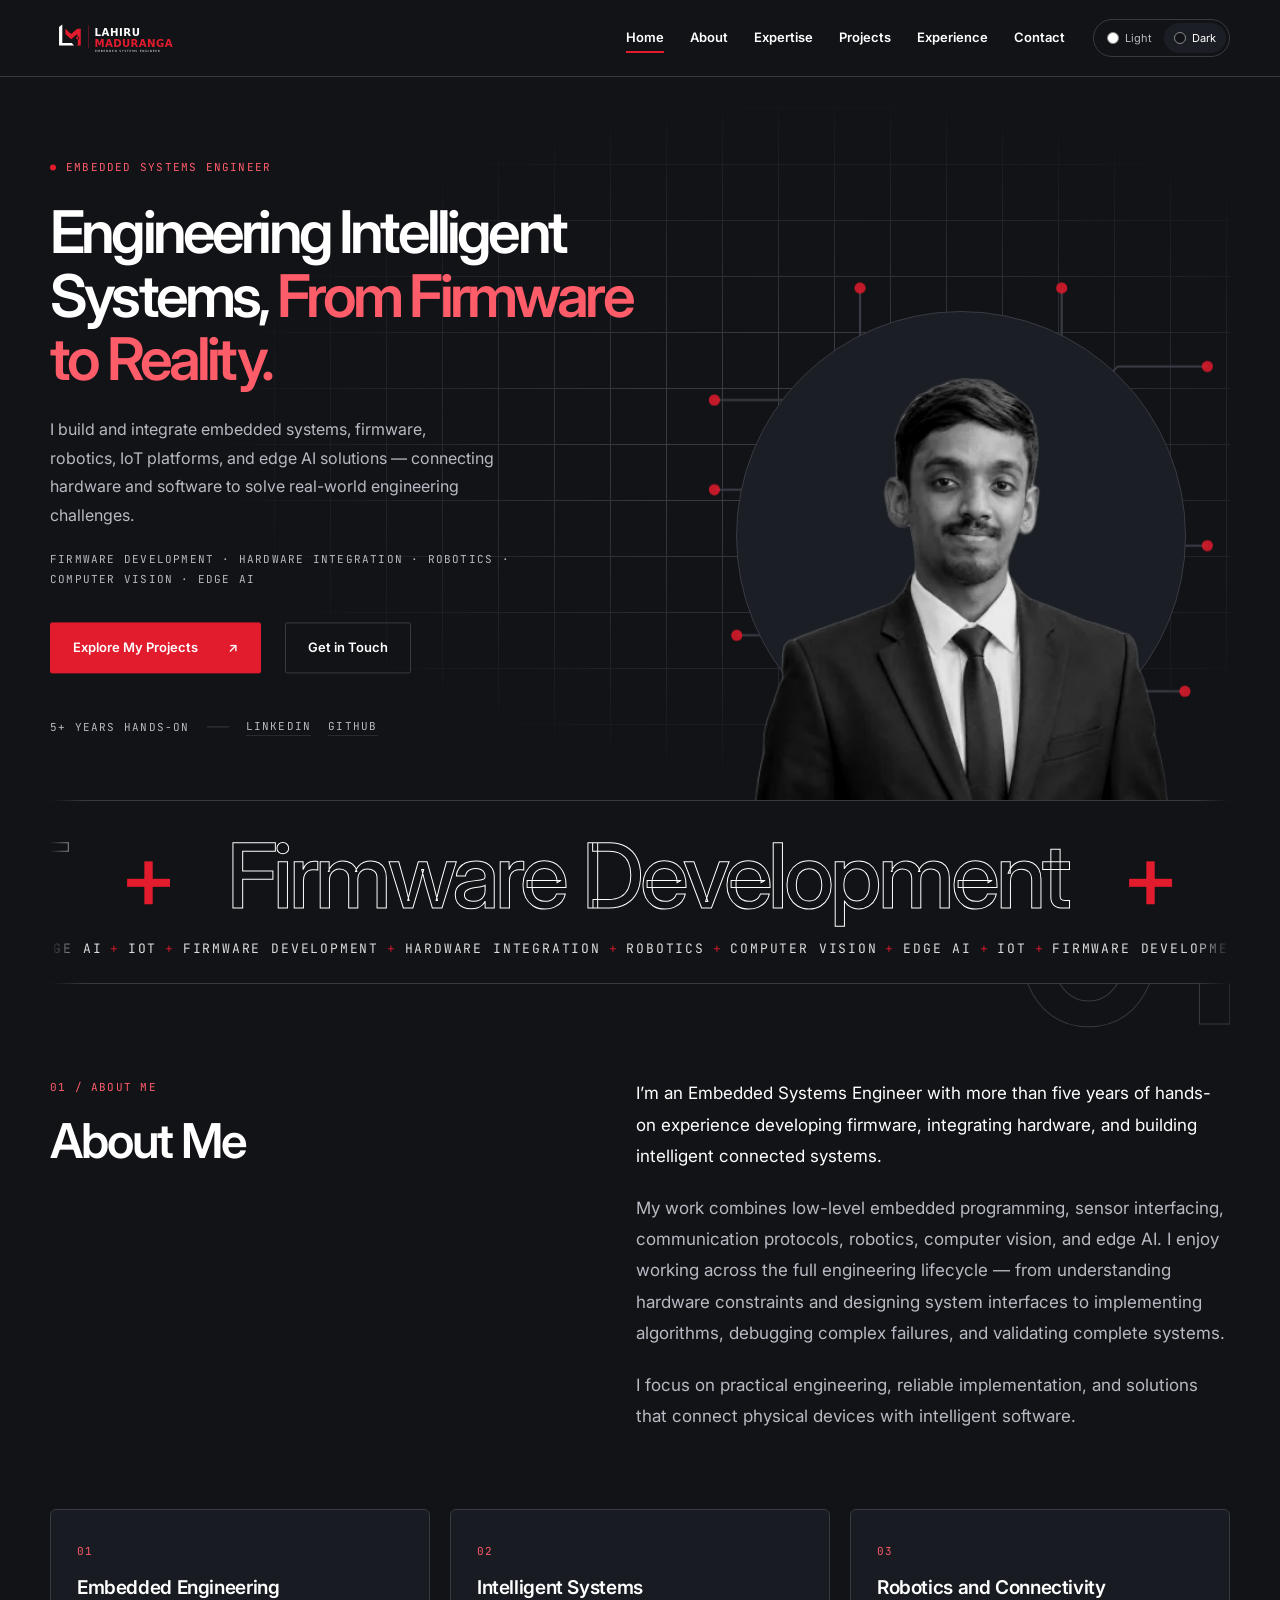
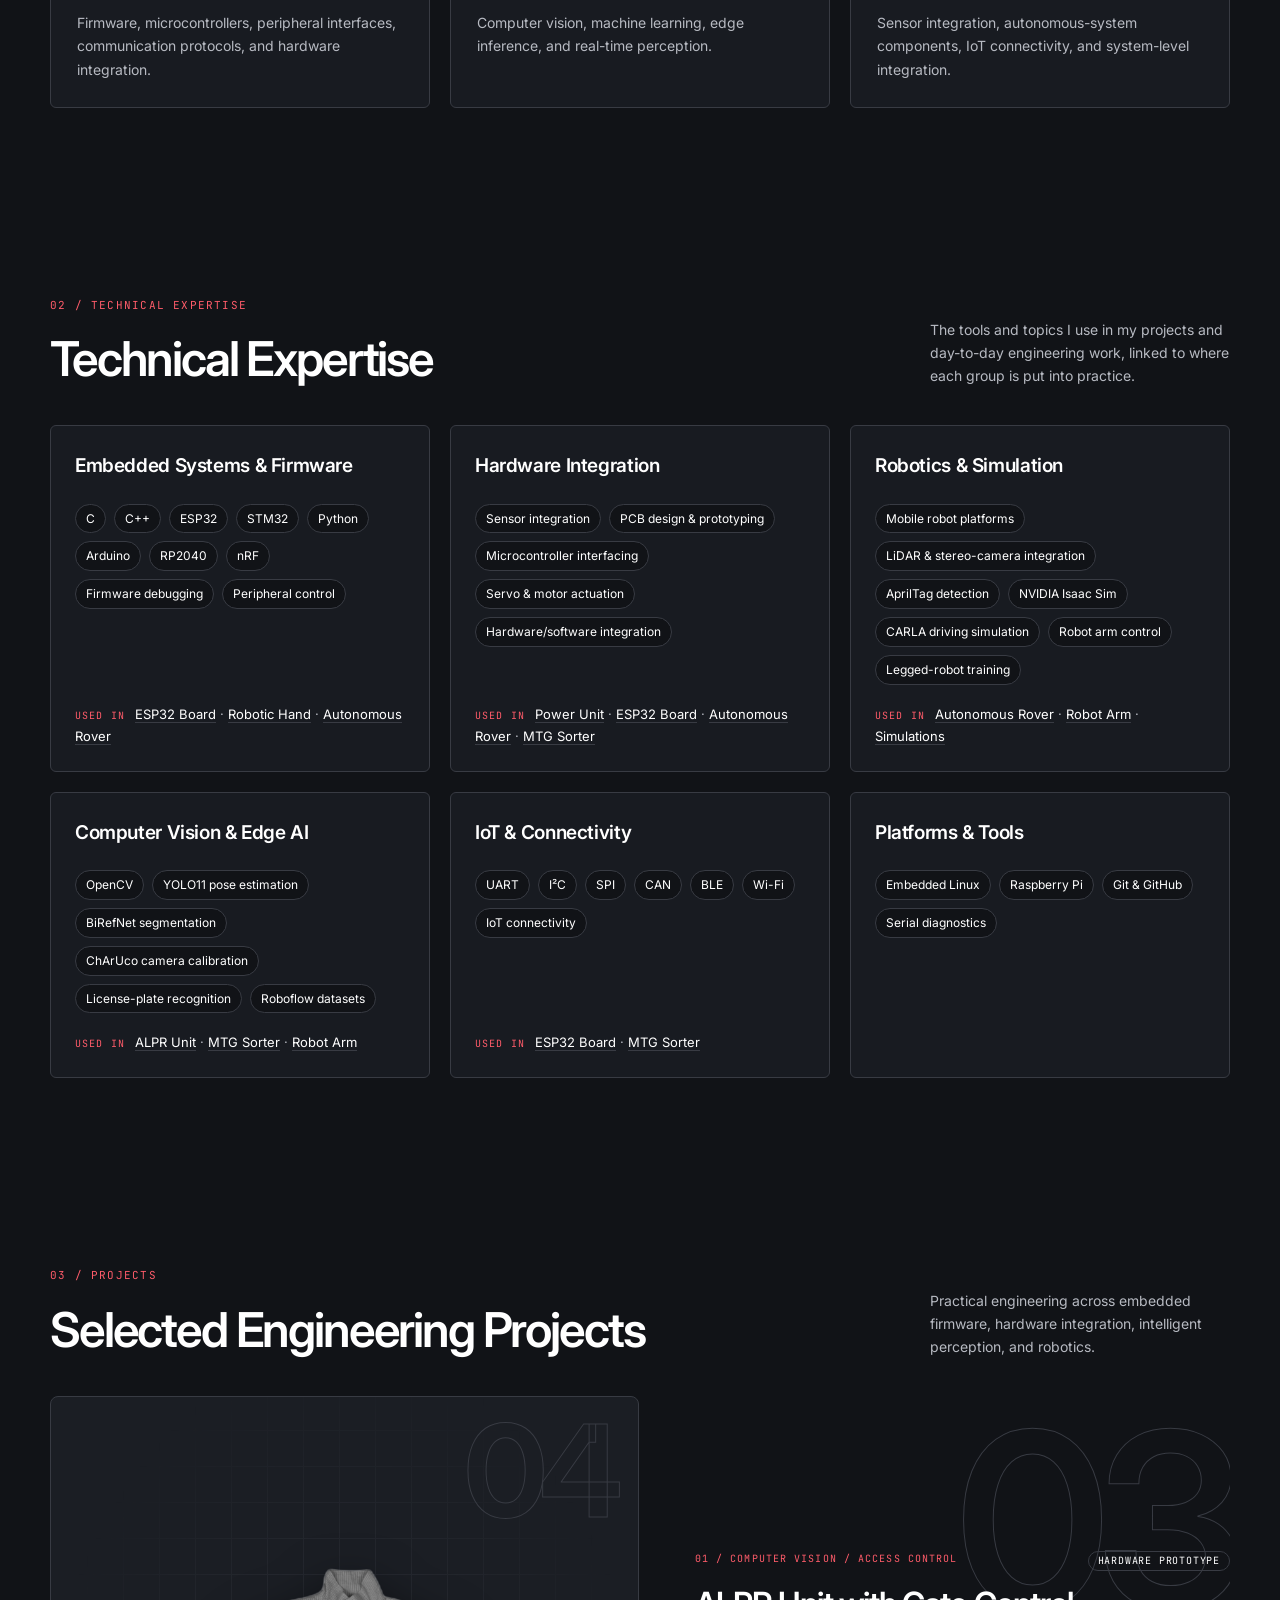
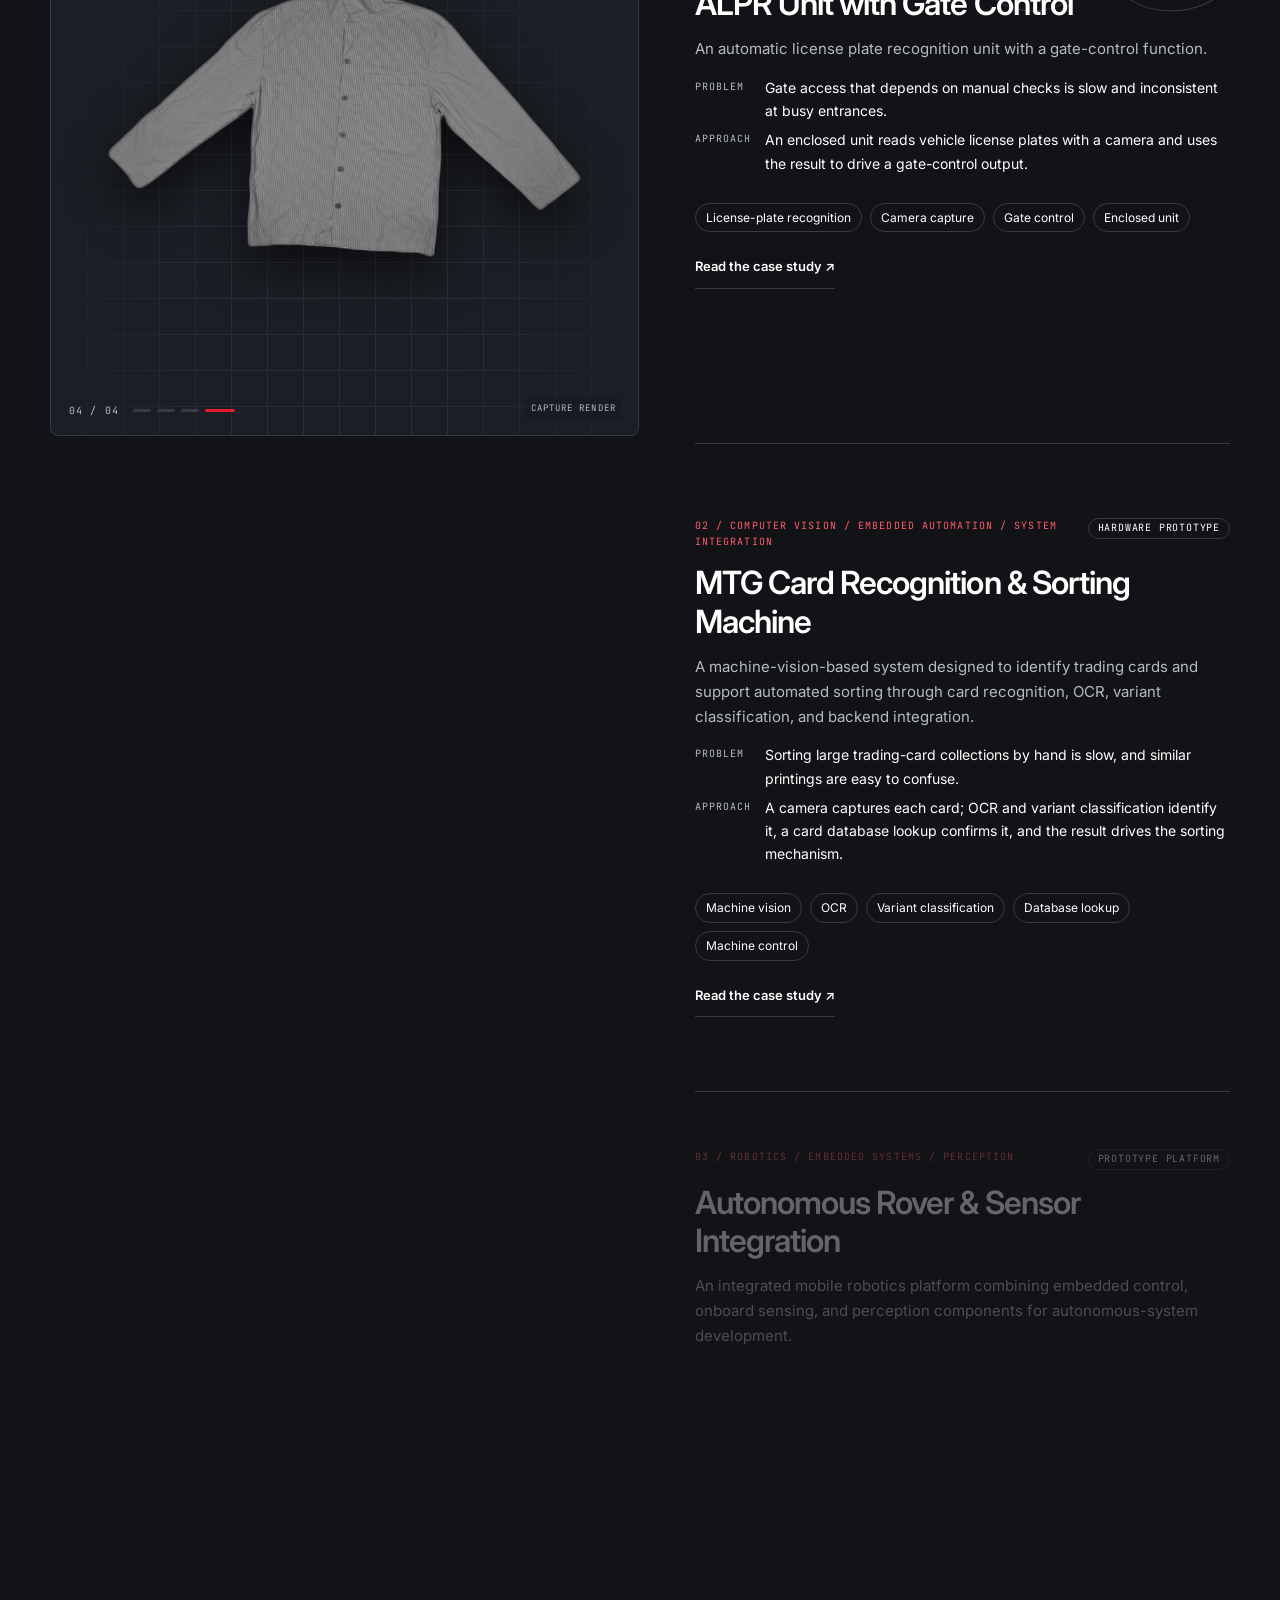
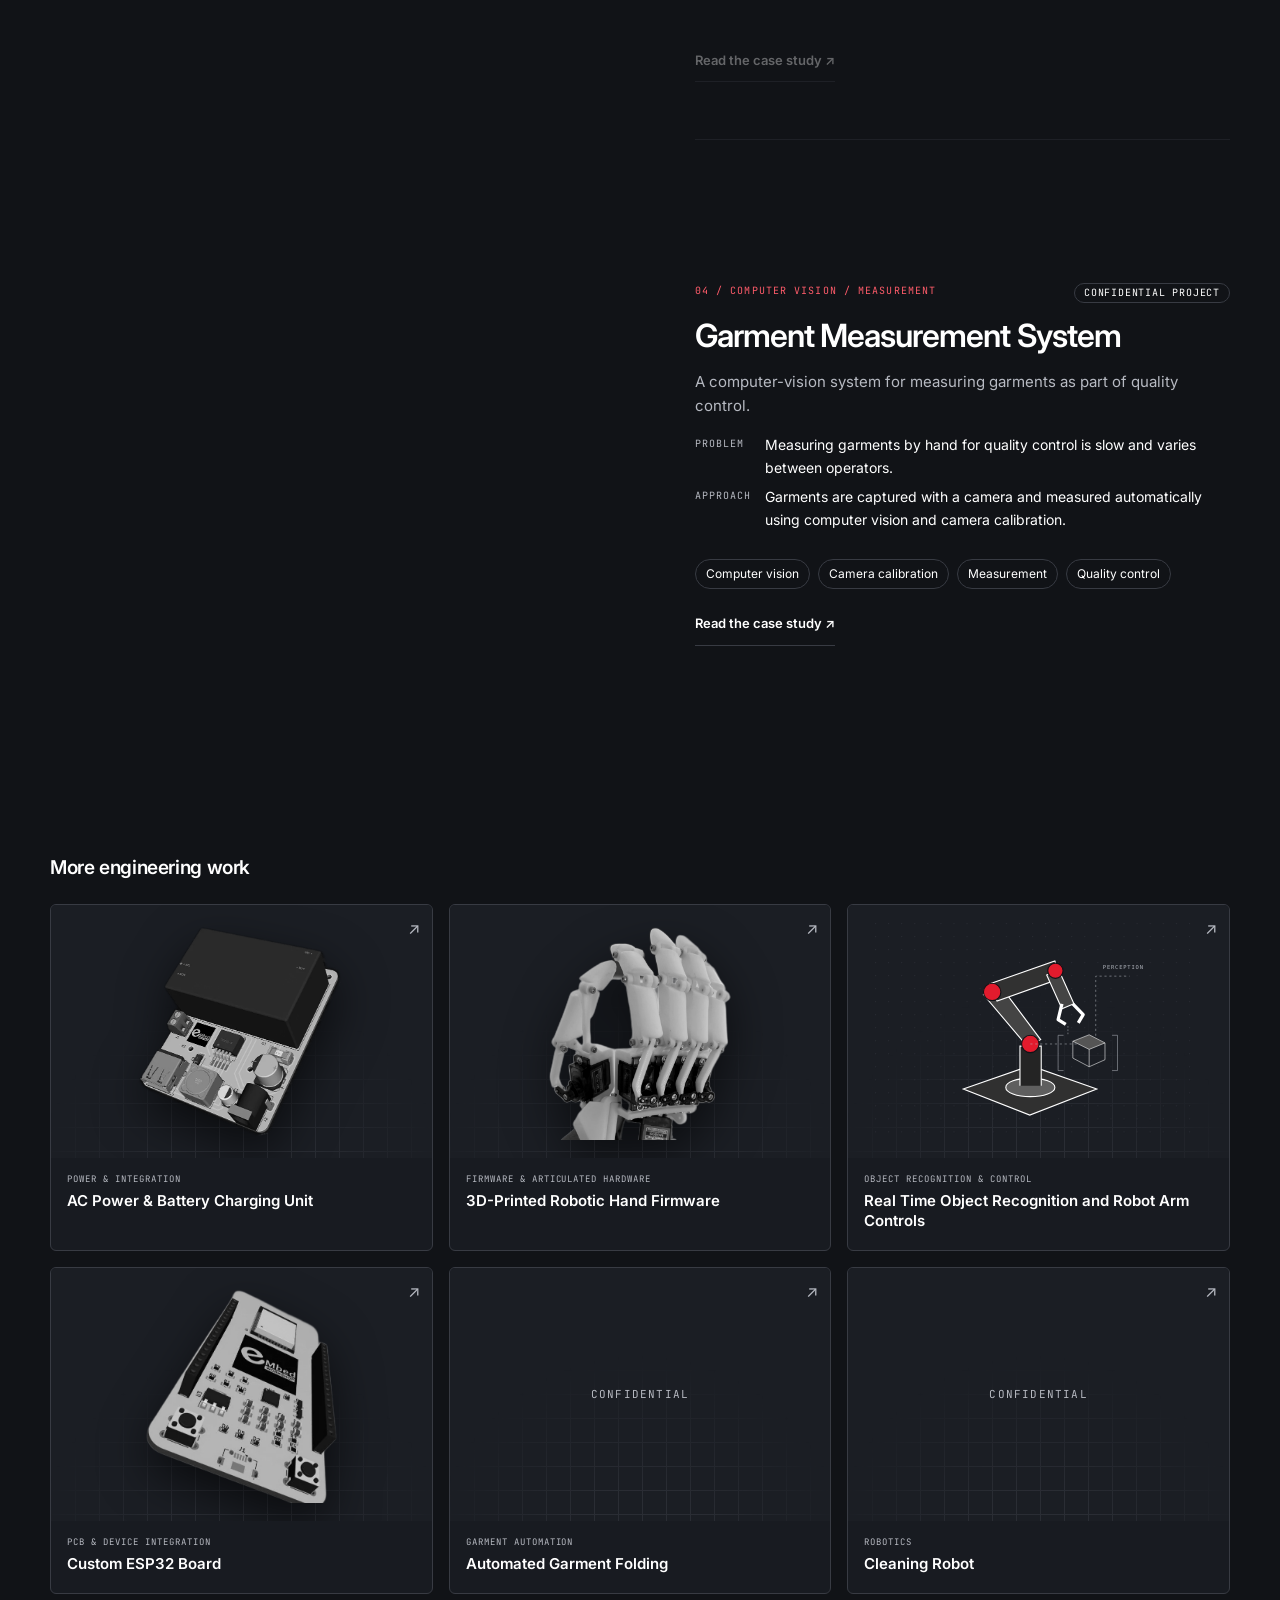
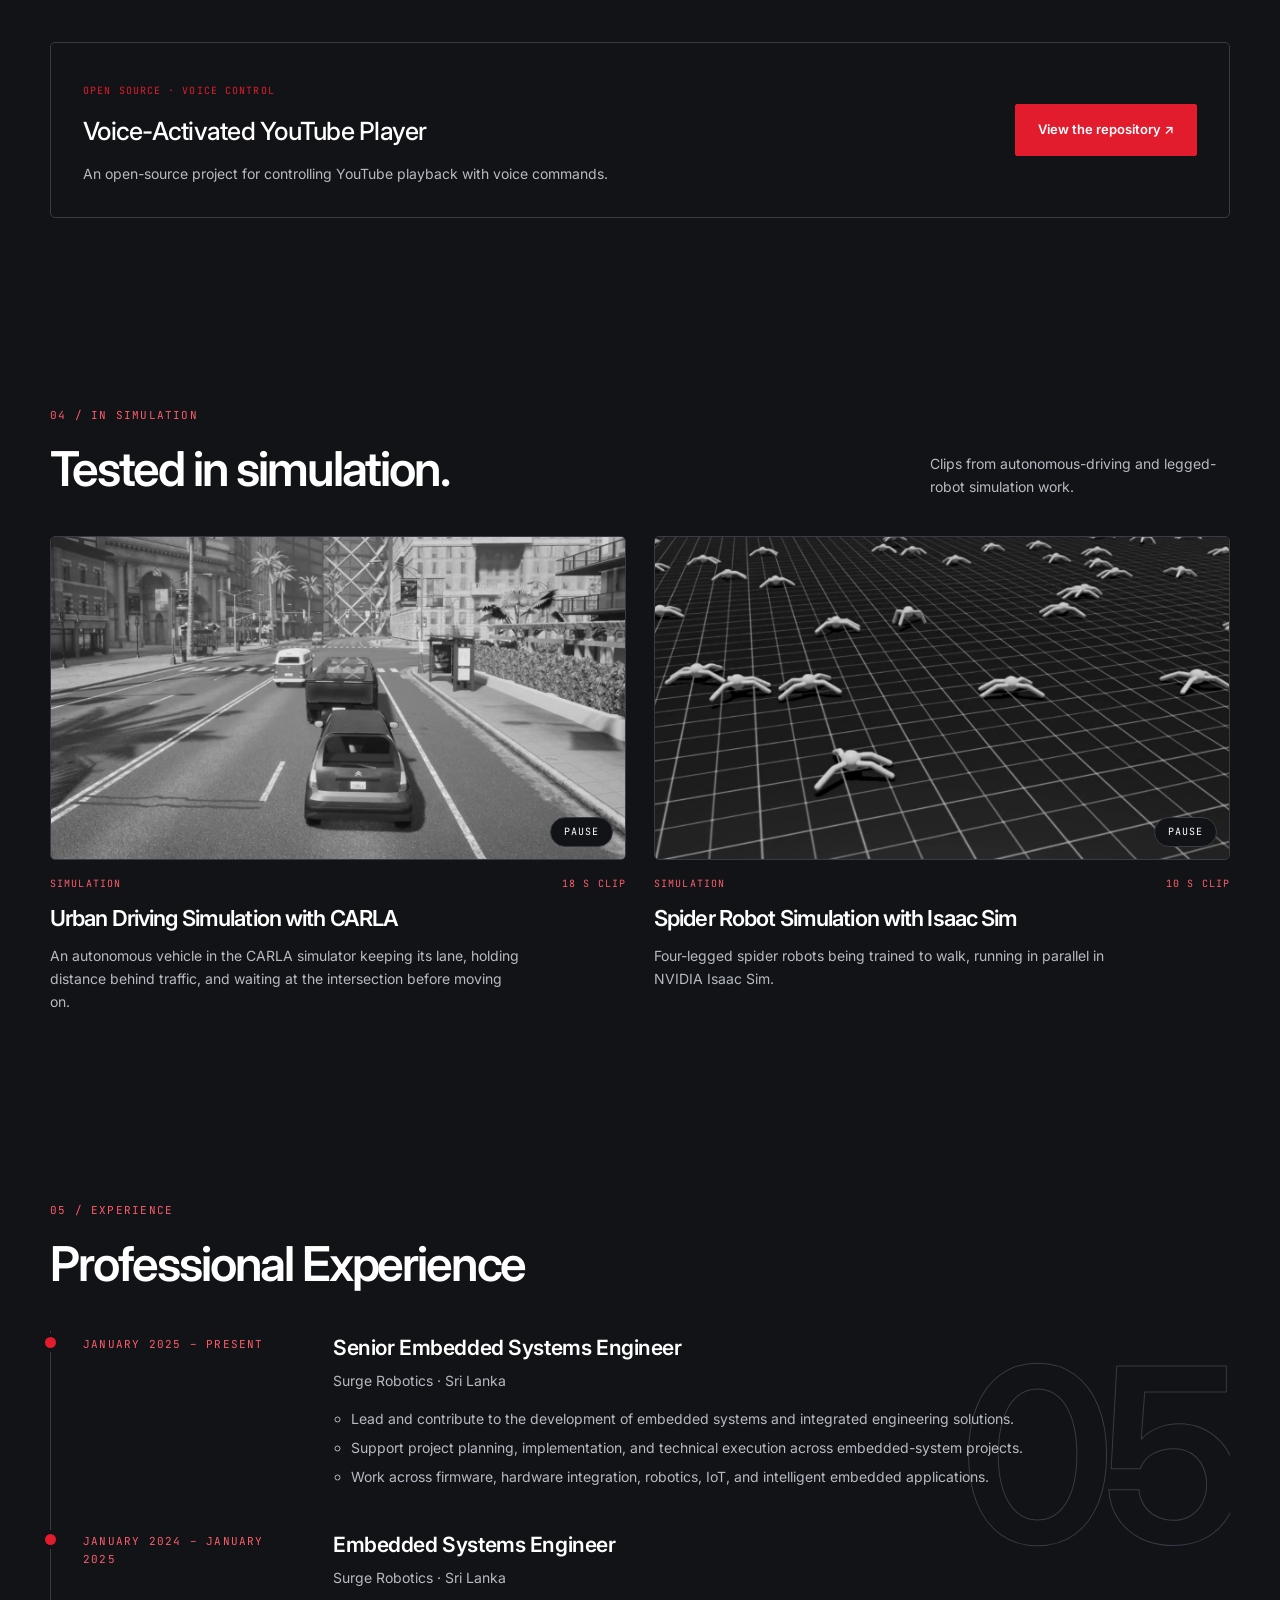
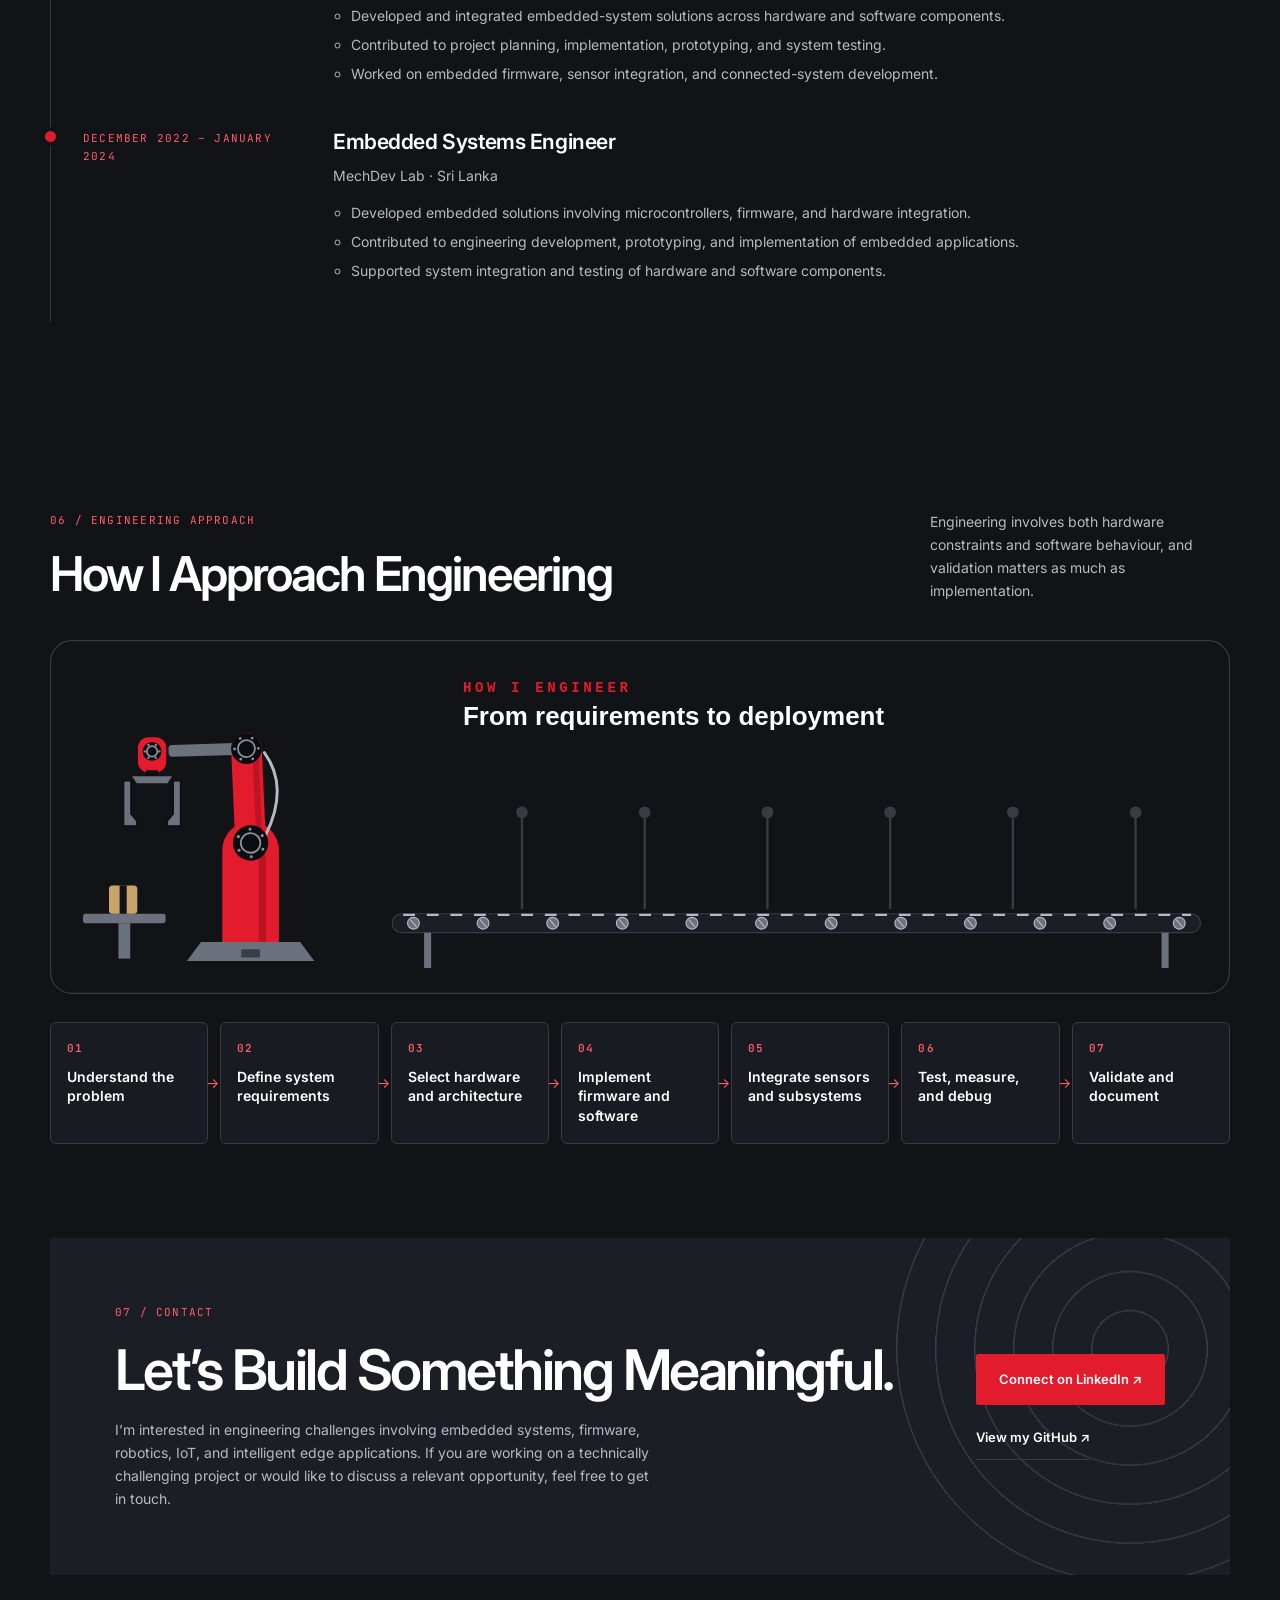
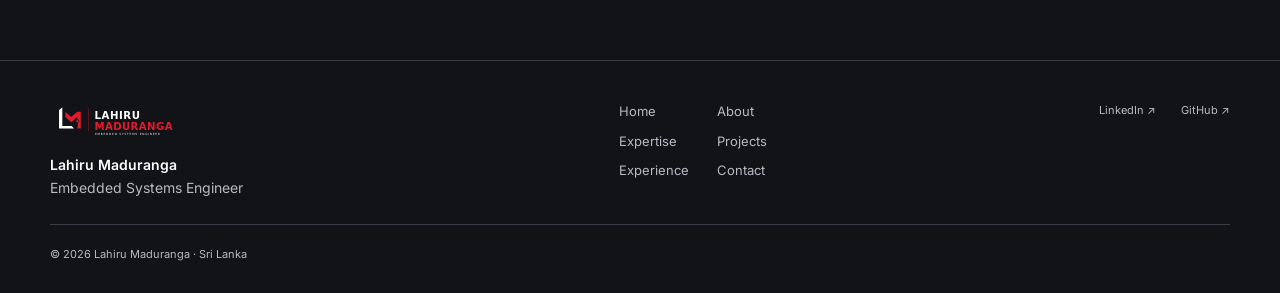
==== commit c87b432f: "Cache-busting for site assets" ====
--- a/black.html
+++ b/black.html
@@ -1,4 +1,4 @@
-<!doctype html><html lang="en" data-theme="dark" data-theme-entry="dark"><head><meta charset="utf-8"><meta name="viewport" content="width=device-width, initial-scale=1"><meta name="description" content="Embedded Systems Engineer specializing in firmware, hardware integration, robotics, IoT, computer vision, and edge AI."><meta name="theme-color" content="#111317"><meta property="og:title" content="Lahiru Maduranga | Embedded Systems Engineer"><meta property="og:description" content="Embedded Systems Engineer specializing in firmware, hardware integration, robotics, IoT, computer vision, and edge AI."><meta property="og:type" content="website"><meta property="og:url" content="https://lahirumaduranga.github.io/"><link rel="canonical" href="https://lahirumaduranga.github.io/"><title>Lahiru Maduranga | Embedded Systems Engineer</title><link rel="icon" href="assets/favicon.ico" sizes="any"><link rel="icon" type="image/svg+xml" href="assets/LM_icon_primary.svg"><link rel="apple-touch-icon" href="assets/apple-touch-icon.png"><script src="assets/theme.js"></script><link rel="stylesheet" href="assets/style.css"></head><body><a class="skip" href="#main">Skip to content</a><header class="site-header"><nav class="nav wrap" aria-label="Main navigation"><a class="brand" href="index.html#top" aria-label="Lahiru Maduranga home"><span class="brand-logo" aria-hidden="true"><img class="logo-light" src="assets/LM_logo_primary.svg" alt=""><img class="logo-dark" src="assets/LM_logo_dark_bg.svg" alt=""></span><span class="brand-icons" aria-hidden="true"><img class="icon-light" src="assets/LM_icon_primary.svg" alt=""><img class="icon-dark" src="assets/LM_icon_dark.svg" alt=""></span></a><button class="menu-toggle" type="button" aria-expanded="false" aria-controls="nav-menu"><span class="menu-bars" aria-hidden="true"></span><span class="sr-only">Menu</span></button><div class="nav-menu" id="nav-menu"><ul class="nav-links"><li><a href="index.html#top" data-nav="top">Home</a></li><li><a href="index.html#about" data-nav="about">About</a></li><li><a href="index.html#expertise" data-nav="expertise">Expertise</a></li><li><a href="index.html#projects" data-nav="projects">Projects</a></li><li><a href="index.html#experience" data-nav="experience">Experience</a></li><li><a href="index.html#contact" data-nav="contact">Contact</a></li></ul><div class="theme-picker" role="group" aria-label="Colour theme"><button class="theme-choice" data-set-theme="light" aria-label="Light theme" aria-pressed="false" title="Light theme"><span class="theme-swatch white-swatch" aria-hidden="true"></span><span class="theme-name">Light</span></button><button class="theme-choice" data-set-theme="dark" aria-label="Dark theme" aria-pressed="true" title="Dark theme"><span class="theme-swatch black-swatch" aria-hidden="true"></span><span class="theme-name">Dark</span></button></div></div></nav></header>
+<!doctype html><html lang="en" data-theme="dark" data-theme-entry="dark"><head><meta charset="utf-8"><meta name="viewport" content="width=device-width, initial-scale=1"><meta name="description" content="Embedded Systems Engineer specializing in firmware, hardware integration, robotics, IoT, computer vision, and edge AI."><meta name="theme-color" content="#111317"><meta property="og:title" content="Lahiru Maduranga | Embedded Systems Engineer"><meta property="og:description" content="Embedded Systems Engineer specializing in firmware, hardware integration, robotics, IoT, computer vision, and edge AI."><meta property="og:type" content="website"><meta property="og:url" content="https://lahirumaduranga.github.io/"><link rel="canonical" href="https://lahirumaduranga.github.io/"><title>Lahiru Maduranga | Embedded Systems Engineer</title><link rel="icon" href="assets/favicon.ico" sizes="any"><link rel="icon" type="image/svg+xml" href="assets/LM_icon_primary.svg"><link rel="apple-touch-icon" href="assets/apple-touch-icon.png"><script src="assets/theme.js?v=fb19d05c"></script><link rel="stylesheet" href="assets/style.css?v=98564730"></head><body><a class="skip" href="#main">Skip to content</a><header class="site-header"><nav class="nav wrap" aria-label="Main navigation"><a class="brand" href="index.html#top" aria-label="Lahiru Maduranga home"><span class="brand-logo" aria-hidden="true"><img class="logo-light" src="assets/LM_logo_primary.svg" alt=""><img class="logo-dark" src="assets/LM_logo_dark_bg.svg" alt=""></span><span class="brand-icons" aria-hidden="true"><img class="icon-light" src="assets/LM_icon_primary.svg" alt=""><img class="icon-dark" src="assets/LM_icon_dark.svg" alt=""></span></a><button class="menu-toggle" type="button" aria-expanded="false" aria-controls="nav-menu"><span class="menu-bars" aria-hidden="true"></span><span class="sr-only">Menu</span></button><div class="nav-menu" id="nav-menu"><ul class="nav-links"><li><a href="index.html#top" data-nav="top">Home</a></li><li><a href="index.html#about" data-nav="about">About</a></li><li><a href="index.html#expertise" data-nav="expertise">Expertise</a></li><li><a href="index.html#projects" data-nav="projects">Projects</a></li><li><a href="index.html#experience" data-nav="experience">Experience</a></li><li><a href="index.html#contact" data-nav="contact">Contact</a></li></ul><div class="theme-picker" role="group" aria-label="Colour theme"><button class="theme-choice" data-set-theme="light" aria-label="Light theme" aria-pressed="false" title="Light theme"><span class="theme-swatch white-swatch" aria-hidden="true"></span><span class="theme-name">Light</span></button><button class="theme-choice" data-set-theme="dark" aria-label="Dark theme" aria-pressed="true" title="Dark theme"><span class="theme-swatch black-swatch" aria-hidden="true"></span><span class="theme-name">Dark</span></button></div></div></nav></header>
 <main id="main" class="wrap"><section class="hero" id="top" aria-labelledby="hero-title"><div class="hero-backdrop" aria-hidden="true"><div class="hero-grid" data-parallax="-0.35"></div></div><div class="hero-copy" data-parallax="-0.12"><div class="eyebrow"><span class="dot"></span> EMBEDDED SYSTEMS ENGINEER</div><h1 id="hero-title">Engineering Intelligent Systems, <em>From Firmware to Reality.</em></h1><p>I build and integrate embedded systems, firmware, robotics, IoT platforms, and edge AI solutions — connecting hardware and software to solve real-world engineering challenges.</p><p class="hero-line mono">Firmware Development · Hardware Integration · Robotics · Computer Vision · Edge AI</p><div class="actions"><a class="button" href="#projects">Explore My Projects <span aria-hidden="true">↗</span></a><a class="button button-ghost" href="#contact">Get in Touch</a></div><div class="hero-foot"><span class="mono">5+ years hands-on</span><i></i><a href="https://www.linkedin.com/in/lahiru-maduranga97/" class="mono" target="_blank" rel="noopener noreferrer">LinkedIn<span class="sr-only"> (opens in a new tab)</span></a><a href="https://github.com/LahiruMaduranga" class="mono" target="_blank" rel="noopener noreferrer">GitHub<span class="sr-only"> (opens in a new tab)</span></a></div></div><div class="hero-visual"><div class="hero-visual-deco" aria-hidden="true"><svg class="circuit" viewBox="0 0 480 420" aria-hidden="true" data-parallax="-0.12"><path d="M20 120h90l30 30h60"/><path d="M20 200h60l20-20h70"/><path d="M40 330h110l30-30h40"/><path d="M460 90h-80l-30 30h-50"/><path d="M460 250h-70l-25 25h-60"/><path d="M440 380h-90l-30-30h-40"/><path d="M150 20v60l25 25"/><path d="M330 20v50l-30 30"/><circle cx="20" cy="120" r="5" class="pad"/><circle cx="20" cy="200" r="5" class="pad"/><circle cx="40" cy="330" r="5" class="pad"/><circle cx="460" cy="90" r="5" class="pad"/><circle cx="460" cy="250" r="5" class="pad"/><circle cx="440" cy="380" r="5" class="pad"/><circle cx="150" cy="20" r="5" class="pad"/><circle cx="330" cy="20" r="5" class="pad"/><circle cx="200" cy="150" r="3.5"/><circle cx="170" cy="180" r="3.5"/><circle cx="220" cy="300" r="3.5"/><circle cx="300" cy="120" r="3.5"/><circle cx="305" cy="275" r="3.5"/><circle cx="280" cy="350" r="3.5"/><circle cx="175" cy="105" r="3.5"/><circle cx="300" cy="100" r="3.5"/></svg><span class="portrait-disc"></span></div><img class="hero-portrait graded" src="assets/photos/portrait.webp" alt="Portrait of Lahiru Maduranga in a dark suit and tie against a yellow background" width="370" height="370" fetchpriority="high"></div></section>
 <div class="marquee" aria-hidden="true"><div class="marquee-row marquee-outline" data-parallax-x="0.4"><span>Firmware Development</span><span>Hardware Integration</span><span>Robotics</span><span>Computer Vision</span><span>Edge AI</span><span>IoT</span><span>Firmware Development</span><span>Hardware Integration</span><span>Robotics</span><span>Computer Vision</span><span>Edge AI</span><span>IoT</span><span>Firmware Development</span><span>Hardware Integration</span><span>Robotics</span><span>Computer Vision</span><span>Edge AI</span><span>IoT</span><span>Firmware Development</span><span>Hardware Integration</span><span>Robotics</span><span>Computer Vision</span><span>Edge AI</span><span>IoT</span></div><div class="marquee-row marquee-mono mono" data-parallax-x="0.3"><span>Firmware Development</span><span>Hardware Integration</span><span>Robotics</span><span>Computer Vision</span><span>Edge AI</span><span>IoT</span><span>Firmware Development</span><span>Hardware Integration</span><span>Robotics</span><span>Computer Vision</span><span>Edge AI</span><span>IoT</span><span>Firmware Development</span><span>Hardware Integration</span><span>Robotics</span><span>Computer Vision</span><span>Edge AI</span><span>IoT</span><span>Firmware Development</span><span>Hardware Integration</span><span>Robotics</span><span>Computer Vision</span><span>Edge AI</span><span>IoT</span></div></div><p class="sr-only">Areas of focus: Firmware Development, Hardware Integration, Robotics, Computer Vision, Edge AI, IoT.</p>
 <section id="about" class="about-section layered" aria-labelledby="about-title"><div class="section-deco" aria-hidden="true"><span class="section-num" data-parallax="-0.22">01</span></div><div class="about"><div data-reveal><div class="eyebrow">01 / ABOUT ME</div><h2 id="about-title">About Me</h2></div><div class="about-copy" data-reveal><p>I’m an Embedded Systems Engineer with more than five years of hands-on experience developing firmware, integrating hardware, and building intelligent connected systems.</p><p>My work combines low-level embedded programming, sensor interfacing, communication protocols, robotics, computer vision, and edge AI. I enjoy working across the full engineering lifecycle — from understanding hardware constraints and designing system interfaces to implementing algorithms, debugging complex failures, and validating complete systems.</p><p>I focus on practical engineering, reliable implementation, and solutions that connect physical devices with intelligent software.</p></div></div><ul class="capabilities"><li data-reveal><span class="number">01</span><h3>Embedded Engineering</h3><p>Firmware, microcontrollers, peripheral interfaces, communication protocols, and hardware integration.</p></li><li data-reveal><span class="number">02</span><h3>Intelligent Systems</h3><p>Computer vision, machine learning, edge inference, and real-time perception.</p></li><li data-reveal><span class="number">03</span><h3>Robotics and Connectivity</h3><p>Sensor integration, autonomous-system components, IoT connectivity, and system-level integration.</p></li></ul></section>
@@ -6,5 +6,5 @@
 <section id="projects" class="layered" aria-labelledby="projects-title"><div class="section-deco" aria-hidden="true"><span class="section-num" data-parallax="-0.22">03</span></div><div class="section-head" data-reveal><div><div class="eyebrow">03 / PROJECTS</div><h2 id="projects-title">Selected Engineering Projects</h2></div><p>Practical engineering across embedded firmware, hardware integration, intelligent perception, and robotics.</p></div><div class="showcase"><div class="showcase-stage" aria-hidden="true"><span class="media-deco"><span class="media-grid" data-parallax="-0.2"></span></span><div class="stage-item is-active" data-stage="0"><span class="stage-num" aria-hidden="true">01</span><img class="project-photo cutout" src="assets/photos/alpr-unit.webp" alt="" loading="lazy"><span class="concept-label mono">Prototype unit</span></div><div class="stage-item" data-stage="1"><span class="stage-num" aria-hidden="true">02</span><img class="project-photo graded" src="assets/photos/card-sorter.jpg" alt="" loading="lazy"><span class="concept-label mono">Prototype photo</span></div><div class="stage-item" data-stage="2"><span class="stage-num" aria-hidden="true">03</span><img class="project-photo cutout" src="assets/photos/rover-platform.webp" alt="" loading="lazy"><span class="concept-label mono">Prototype</span></div><div class="stage-item" data-stage="3"><span class="stage-num" aria-hidden="true">04</span><img class="project-photo cutout" src="assets/photos/garment.webp" alt="" loading="lazy"><span class="concept-label mono">Capture render</span></div><div class="stage-progress mono"><span class="stage-count">01 / 04</span><span class="stage-dots"><i class="is-active"></i><i></i><i></i><i></i></span></div></div><div class="showcase-steps"><article class="feature-step is-active" data-step="0"><a class="step-media" href="projects/alpr.html" tabindex="-1" aria-hidden="true"><img class="project-photo cutout" src="assets/photos/alpr-unit.webp" alt="ALPR unit enclosure shown in a project graphic labelled ALPR UNIT WITH GATE CONTROL FUNCTION" loading="lazy"></a><div class="feature-meta mono"><span>01 / Computer Vision / Access Control</span><span class="status">Hardware prototype</span></div><h3><a href="projects/alpr.html">ALPR Unit with Gate Control</a></h3><p class="step-summary">An automatic license plate recognition unit with a gate-control function.</p><dl class="feature-facts"><dt>Problem</dt><dd>Gate access that depends on manual checks is slow and inconsistent at busy entrances.</dd><dt>Approach</dt><dd>An enclosed unit reads vehicle license plates with a camera and uses the result to drive a gate-control output.</dd></dl><ul class="tags" aria-label="Technologies and topics"><li>License-plate recognition</li><li>Camera capture</li><li>Gate control</li><li>Enclosed unit</li></ul><a class="text-link" href="projects/alpr.html">Read the case study ↗<span class="sr-only">: ALPR Unit with Gate Control</span></a></article><article class="feature-step" data-step="1"><a class="step-media" href="projects/card-sorter.html" tabindex="-1" aria-hidden="true"><img class="project-photo graded" src="assets/photos/card-sorter.jpg" alt="Card sorting machine with a card feeder on a lead-screw stage, an LED light bar, a belt-driven gantry, and rows of sorted trading cards in slots" loading="lazy"></a><div class="feature-meta mono"><span>02 / Computer Vision / Embedded Automation / System Integration</span><span class="status">Hardware prototype</span></div><h3><a href="projects/card-sorter.html">MTG Card Recognition &amp; Sorting Machine</a></h3><p class="step-summary">A machine-vision-based system designed to identify trading cards and support automated sorting through card recognition, OCR, variant classification, and backend integration.</p><dl class="feature-facts"><dt>Problem</dt><dd>Sorting large trading-card collections by hand is slow, and similar printings are easy to confuse.</dd><dt>Approach</dt><dd>A camera captures each card; OCR and variant classification identify it, a card database lookup confirms it, and the result drives the sorting mechanism.</dd></dl><ul class="tags" aria-label="Technologies and topics"><li>Machine vision</li><li>OCR</li><li>Variant classification</li><li>Database lookup</li><li>Machine control</li></ul><a class="text-link" href="projects/card-sorter.html">Read the case study ↗<span class="sr-only">: MTG Card Recognition &amp; Sorting Machine</span></a></article><article class="feature-step" data-step="2"><a class="step-media" href="projects/rover-chassis.html" tabindex="-1" aria-hidden="true"><img class="project-photo cutout" src="assets/photos/rover-platform.webp" alt="Autonomous rover on an off-road chassis with a LiDAR sensor on top, a ZED Mini stereo camera and additional cameras at the front" loading="lazy"></a><div class="feature-meta mono"><span>03 / Robotics / Embedded Systems / Perception</span><span class="status">Prototype platform</span></div><h3><a href="projects/rover-chassis.html">Autonomous Rover &amp; Sensor Integration</a></h3><p class="step-summary">An integrated mobile robotics platform combining embedded control, onboard sensing, and perception components for autonomous-system development.</p><dl class="feature-facts"><dt>Problem</dt><dd>Developing autonomous behaviour needs a dependable mobile base where sensing, control, and perception can be integrated and tested together.</dd><dt>Approach</dt><dd>An off-road RC chassis is fitted with a mounting frame for a top LiDAR, a forward ZED Mini stereo camera, extra cameras, and the onboard control electronics, so perception and control can be developed on real hardware.</dd></dl><ul class="tags" aria-label="Technologies and topics"><li>Mobile robotics</li><li>LiDAR</li><li>AprilTag</li><li>ZED Mini stereo camera</li><li>Sensor integration</li><li>Perception</li></ul><a class="text-link" href="projects/rover-chassis.html">Read the case study ↗<span class="sr-only">: Autonomous Rover &amp; Sensor Integration</span></a></article><article class="feature-step" data-step="3"><a class="step-media" href="projects/garment-measurement.html" tabindex="-1" aria-hidden="true"><img class="project-photo cutout" src="assets/photos/garment.webp" alt="Long-sleeve striped shirt laid flat, cut out from its background" loading="lazy"></a><div class="feature-meta mono"><span>04 / Computer Vision / Measurement</span><span class="status">Confidential project</span></div><h3><a href="projects/garment-measurement.html">Garment Measurement System</a></h3><p class="step-summary">A computer-vision system for measuring garments as part of quality control.</p><dl class="feature-facts"><dt>Problem</dt><dd>Measuring garments by hand for quality control is slow and varies between operators.</dd><dt>Approach</dt><dd>Garments are captured with a camera and measured automatically using computer vision and camera calibration.</dd></dl><ul class="tags" aria-label="Technologies and topics"><li>Computer vision</li><li>Camera calibration</li><li>Measurement</li><li>Quality control</li></ul><a class="text-link" href="projects/garment-measurement.html">Read the case study ↗<span class="sr-only">: Garment Measurement System</span></a></article></div></div><div class="more-work"><h3 data-reveal>More engineering work</h3><ul class="mini-grid"><li class="mini-card" data-reveal><a href="projects/power-supply.html"><span class="mini-media"><span class="media-deco" aria-hidden="true"><span class="media-grid" data-parallax="-0.2"></span></span><img class="cutout" src="assets/photos/power-supply.webp" alt="" loading="lazy"></span><span class="mini-text"><span class="mono">Power &amp; integration</span><strong>AC Power &amp; Battery Charging Unit</strong></span><span class="mini-arrow" aria-hidden="true">↗</span></a></li><li class="mini-card" data-reveal><a href="projects/robotic-hand.html"><span class="mini-media"><span class="media-deco" aria-hidden="true"><span class="media-grid" data-parallax="-0.2"></span></span><img class="cutout" src="assets/photos/robotic-hand.webp" alt="" loading="lazy"></span><span class="mini-text"><span class="mono">Firmware &amp; articulated hardware</span><strong>3D-Printed Robotic Hand Firmware</strong></span><span class="mini-arrow" aria-hidden="true">↗</span></a></li><li class="mini-card" data-reveal><a href="projects/robotic-arm.html"><span class="mini-media"><span class="media-deco" aria-hidden="true"><span class="media-grid" data-parallax="-0.2"></span></span><span class="themed-art"><img class="theme-light" src="assets/arm-light.svg" alt="" width="600" height="400" loading="lazy"><img class="theme-dark" src="assets/arm-dark.svg" alt="" width="600" height="400" loading="lazy"></span></span><span class="mini-text"><span class="mono">Object recognition &amp; control</span><strong>Real Time Object Recognition and Robot Arm Controls</strong></span><span class="mini-arrow" aria-hidden="true">↗</span></a></li><li class="mini-card" data-reveal><a href="projects/development-board.html"><span class="mini-media"><span class="media-deco" aria-hidden="true"><span class="media-grid" data-parallax="-0.2"></span></span><img class="cutout" src="assets/photos/development-board.webp" alt="" loading="lazy"></span><span class="mini-text"><span class="mono">PCB &amp; device integration</span><strong>Custom ESP32 Board</strong></span><span class="mini-arrow" aria-hidden="true">↗</span></a></li><li class="mini-card" data-reveal><a href="projects/fabric-handling.html"><span class="mini-media"><span class="media-deco" aria-hidden="true"><span class="media-grid" data-parallax="-0.2"></span></span><span class="mono">Confidential</span></span><span class="mini-text"><span class="mono">Garment automation</span><strong>Automated Garment Folding</strong></span><span class="mini-arrow" aria-hidden="true">↗</span></a></li><li class="mini-card" data-reveal><a href="projects/cleaning-robot-interface.html"><span class="mini-media"><span class="media-deco" aria-hidden="true"><span class="media-grid" data-parallax="-0.2"></span></span><span class="mono">Confidential</span></span><span class="mini-text"><span class="mono">Robotics</span><strong>Cleaning Robot</strong></span><span class="mini-arrow" aria-hidden="true">↗</span></a></li></ul></div><div class="notebook" data-reveal><div><span class="mono">OPEN SOURCE · VOICE CONTROL</span><h3>Voice-Activated YouTube Player</h3><p>An open-source project for controlling YouTube playback with voice commands.</p></div><a href="https://github.com/LahiruMaduranga/voice-activated-youtube-player" class="button" target="_blank" rel="noopener noreferrer">View the repository ↗<span class="sr-only"> (opens in a new tab)</span></a></div></section>
 <section id="simulation" class="layered" aria-labelledby="sim-title"><div class="section-head" data-reveal><div><div class="eyebrow">04 / IN SIMULATION</div><h2 id="sim-title">Tested in simulation.</h2></div><p>Clips from autonomous-driving and legged-robot simulation work.</p></div><div class="sim-grid"><figure class="sim-card" data-reveal><div class="sim-frame"><video class="graded" src="assets/videos/urban-simulation.mp4" poster="assets/videos/urban-simulation.jpg" width="1280" height="720" muted loop playsinline preload="none" controls aria-label="Urban Driving Simulation with CARLA"></video><button class="sim-toggle mono" type="button" hidden>Pause</button></div><figcaption><div class="feature-meta mono"><span>Simulation</span><span>18 s clip</span></div><h3>Urban Driving Simulation with CARLA</h3><p>An autonomous vehicle in the CARLA simulator keeping its lane, holding distance behind traffic, and waiting at the intersection before moving on.</p></figcaption></figure><figure class="sim-card" data-reveal><div class="sim-frame"><video class="graded" src="assets/videos/robot-simulation.mp4" poster="assets/videos/robot-simulation.jpg" width="1280" height="720" muted loop playsinline preload="none" controls aria-label="Spider Robot Simulation with Isaac Sim"></video><button class="sim-toggle mono" type="button" hidden>Pause</button></div><figcaption><div class="feature-meta mono"><span>Simulation</span><span>10 s clip</span></div><h3>Spider Robot Simulation with Isaac Sim</h3><p>Four-legged spider robots being trained to walk, running in parallel in NVIDIA Isaac Sim.</p></figcaption></figure></div></section>
 <section id="experience" class="layered" aria-labelledby="experience-title"><div class="section-deco" aria-hidden="true"><span class="section-num" data-parallax="-0.22">05</span></div><div class="section-head" data-reveal><div><div class="eyebrow">05 / EXPERIENCE</div><h2 id="experience-title">Professional Experience</h2></div></div><ol class="timeline"><li data-reveal><div class="timeline-meta mono"><span>January 2025 – Present</span></div><div class="timeline-body"><h3>Senior Embedded Systems Engineer</h3><p class="timeline-org">Surge Robotics · Sri Lanka</p><ul><li>Lead and contribute to the development of embedded systems and integrated engineering solutions.</li><li>Support project planning, implementation, and technical execution across embedded-system projects.</li><li>Work across firmware, hardware integration, robotics, IoT, and intelligent embedded applications.</li></ul></div></li><li data-reveal><div class="timeline-meta mono"><span>January 2024 – January 2025</span></div><div class="timeline-body"><h3>Embedded Systems Engineer</h3><p class="timeline-org">Surge Robotics · Sri Lanka</p><ul><li>Developed and integrated embedded-system solutions across hardware and software components.</li><li>Contributed to project planning, implementation, prototyping, and system testing.</li><li>Worked on embedded firmware, sensor integration, and connected-system development.</li></ul></div></li><li data-reveal><div class="timeline-meta mono"><span>December 2022 – January 2024</span></div><div class="timeline-body"><h3>Embedded Systems Engineer</h3><p class="timeline-org">MechDev Lab · Sri Lanka</p><ul><li>Developed embedded solutions involving microcontrollers, firmware, and hardware integration.</li><li>Contributed to engineering development, prototyping, and implementation of embedded applications.</li><li>Supported system integration and testing of hardware and software components.</li></ul></div></li></ol></section>
-<section id="approach" class="layered" aria-labelledby="approach-title"><div class="section-head" data-reveal><div><div class="eyebrow">06 / ENGINEERING APPROACH</div><h2 id="approach-title">How I Approach Engineering</h2></div><p>Engineering involves both hardware constraints and software behaviour, and validation matters as much as implementation.</p></div><figure class="assembly" data-reveal><img class="theme-light" src="assets/assembly-light.svg" alt="Animation: a robot arm places a box on a conveyor; it passes Requirements, Architecture, Implementation, Integration, Validation, and Deploy stations in turn." width="1000" height="300" loading="lazy"><img class="theme-dark" src="assets/assembly-dark.svg" alt="" width="1000" height="300" loading="lazy"></figure><ol class="flow"><li data-reveal><span class="number">01</span>Understand the problem</li><li data-reveal><span class="number">02</span>Define system requirements</li><li data-reveal><span class="number">03</span>Select hardware and architecture</li><li data-reveal><span class="number">04</span>Implement firmware and software</li><li data-reveal><span class="number">05</span>Integrate sensors and subsystems</li><li data-reveal><span class="number">06</span>Test, measure, and debug</li><li data-reveal><span class="number">07</span>Validate and document</li></ol></section>
-<section id="contact" class="contact" aria-labelledby="contact-title"><span class="contact-rings" data-parallax="-0.3" aria-hidden="true"></span><div data-reveal><div class="eyebrow">07 / CONTACT</div><h2 id="contact-title">Let’s Build Something Meaningful.</h2><p>I’m interested in engineering challenges involving embedded systems, firmware, robotics, IoT, and intelligent edge applications. If you are working on a technically challenging project or would like to discuss a relevant opportunity, feel free to get in touch.</p></div><div class="contact-actions" data-reveal><a href="https://www.linkedin.com/in/lahiru-maduranga97/" class="button" target="_blank" rel="noopener noreferrer">Connect on LinkedIn ↗<span class="sr-only"> (opens in a new tab)</span></a><a href="https://github.com/LahiruMaduranga" class="text-link" target="_blank" rel="noopener noreferrer">View my GitHub ↗<span class="sr-only"> (opens in a new tab)</span></a></div></section></main><footer class="site-footer"><div class="wrap footer"><div class="footer-brand"><a class="brand" href="index.html#top" aria-label="Lahiru Maduranga home"><span class="brand-logo" aria-hidden="true"><img class="logo-light" src="assets/LM_logo_primary.svg" alt=""><img class="logo-dark" src="assets/LM_logo_dark_bg.svg" alt=""></span><span class="brand-icons" aria-hidden="true"><img class="icon-light" src="assets/LM_icon_primary.svg" alt=""><img class="icon-dark" src="assets/LM_icon_dark.svg" alt=""></span></a><p>Lahiru Maduranga<br><span>Embedded Systems Engineer</span></p></div><nav class="footer-nav" aria-label="Footer navigation"><a href="index.html#top">Home</a><a href="index.html#about">About</a><a href="index.html#expertise">Expertise</a><a href="index.html#projects">Projects</a><a href="index.html#experience">Experience</a><a href="index.html#contact">Contact</a></nav><div class="footer-links"><a href="https://www.linkedin.com/in/lahiru-maduranga97/" class="" target="_blank" rel="noopener noreferrer">LinkedIn ↗<span class="sr-only"> (opens in a new tab)</span></a><a href="https://github.com/LahiruMaduranga" class="" target="_blank" rel="noopener noreferrer">GitHub ↗<span class="sr-only"> (opens in a new tab)</span></a></div><p class="footer-copy">© 2026 Lahiru Maduranga · Sri Lanka</p></div></footer><script src="assets/app.js" defer></script></body></html>+<section id="approach" class="layered" aria-labelledby="approach-title"><div class="section-head" data-reveal><div><div class="eyebrow">06 / ENGINEERING APPROACH</div><h2 id="approach-title">How I Approach Engineering</h2></div><p>Engineering involves both hardware constraints and software behaviour, and validation matters as much as implementation.</p></div><figure class="assembly" data-reveal><img class="theme-light" src="assets/assembly-light.svg?v=5b7b4603" alt="Animation: a robot arm places a box on a conveyor; it passes Requirements, Architecture, Implementation, Integration, Validation, and Deploy stations in turn." width="1000" height="300" loading="lazy"><img class="theme-dark" src="assets/assembly-dark.svg?v=12d6e3b7" alt="" width="1000" height="300" loading="lazy"></figure><ol class="flow"><li data-reveal><span class="number">01</span>Understand the problem</li><li data-reveal><span class="number">02</span>Define system requirements</li><li data-reveal><span class="number">03</span>Select hardware and architecture</li><li data-reveal><span class="number">04</span>Implement firmware and software</li><li data-reveal><span class="number">05</span>Integrate sensors and subsystems</li><li data-reveal><span class="number">06</span>Test, measure, and debug</li><li data-reveal><span class="number">07</span>Validate and document</li></ol></section>
+<section id="contact" class="contact" aria-labelledby="contact-title"><span class="contact-rings" data-parallax="-0.3" aria-hidden="true"></span><div data-reveal><div class="eyebrow">07 / CONTACT</div><h2 id="contact-title">Let’s Build Something Meaningful.</h2><p>I’m interested in engineering challenges involving embedded systems, firmware, robotics, IoT, and intelligent edge applications. If you are working on a technically challenging project or would like to discuss a relevant opportunity, feel free to get in touch.</p></div><div class="contact-actions" data-reveal><a href="https://www.linkedin.com/in/lahiru-maduranga97/" class="button" target="_blank" rel="noopener noreferrer">Connect on LinkedIn ↗<span class="sr-only"> (opens in a new tab)</span></a><a href="https://github.com/LahiruMaduranga" class="text-link" target="_blank" rel="noopener noreferrer">View my GitHub ↗<span class="sr-only"> (opens in a new tab)</span></a></div></section></main><footer class="site-footer"><div class="wrap footer"><div class="footer-brand"><a class="brand" href="index.html#top" aria-label="Lahiru Maduranga home"><span class="brand-logo" aria-hidden="true"><img class="logo-light" src="assets/LM_logo_primary.svg" alt=""><img class="logo-dark" src="assets/LM_logo_dark_bg.svg" alt=""></span><span class="brand-icons" aria-hidden="true"><img class="icon-light" src="assets/LM_icon_primary.svg" alt=""><img class="icon-dark" src="assets/LM_icon_dark.svg" alt=""></span></a><p>Lahiru Maduranga<br><span>Embedded Systems Engineer</span></p></div><nav class="footer-nav" aria-label="Footer navigation"><a href="index.html#top">Home</a><a href="index.html#about">About</a><a href="index.html#expertise">Expertise</a><a href="index.html#projects">Projects</a><a href="index.html#experience">Experience</a><a href="index.html#contact">Contact</a></nav><div class="footer-links"><a href="https://www.linkedin.com/in/lahiru-maduranga97/" class="" target="_blank" rel="noopener noreferrer">LinkedIn ↗<span class="sr-only"> (opens in a new tab)</span></a><a href="https://github.com/LahiruMaduranga" class="" target="_blank" rel="noopener noreferrer">GitHub ↗<span class="sr-only"> (opens in a new tab)</span></a></div><p class="footer-copy">© 2026 Lahiru Maduranga · Sri Lanka</p></div></footer><script src="assets/app.js?v=748b6e75" defer></script></body></html>
